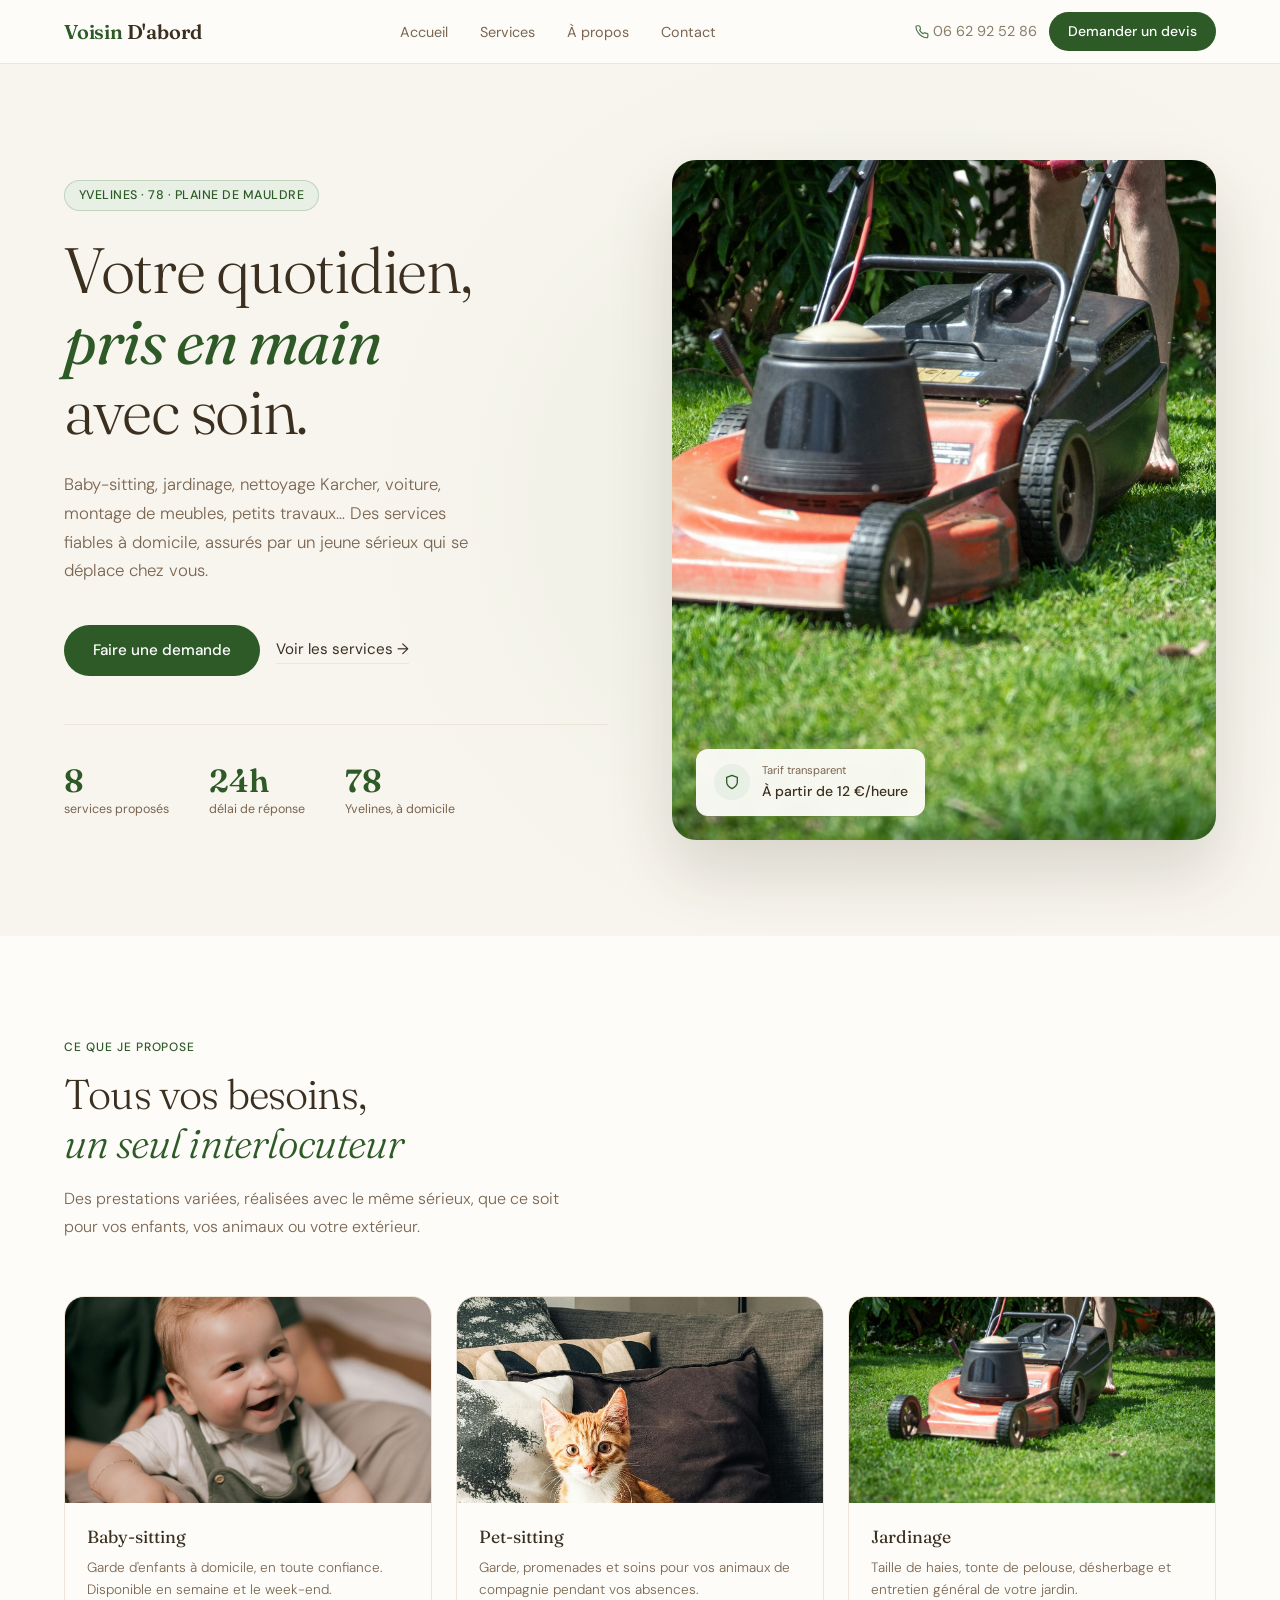
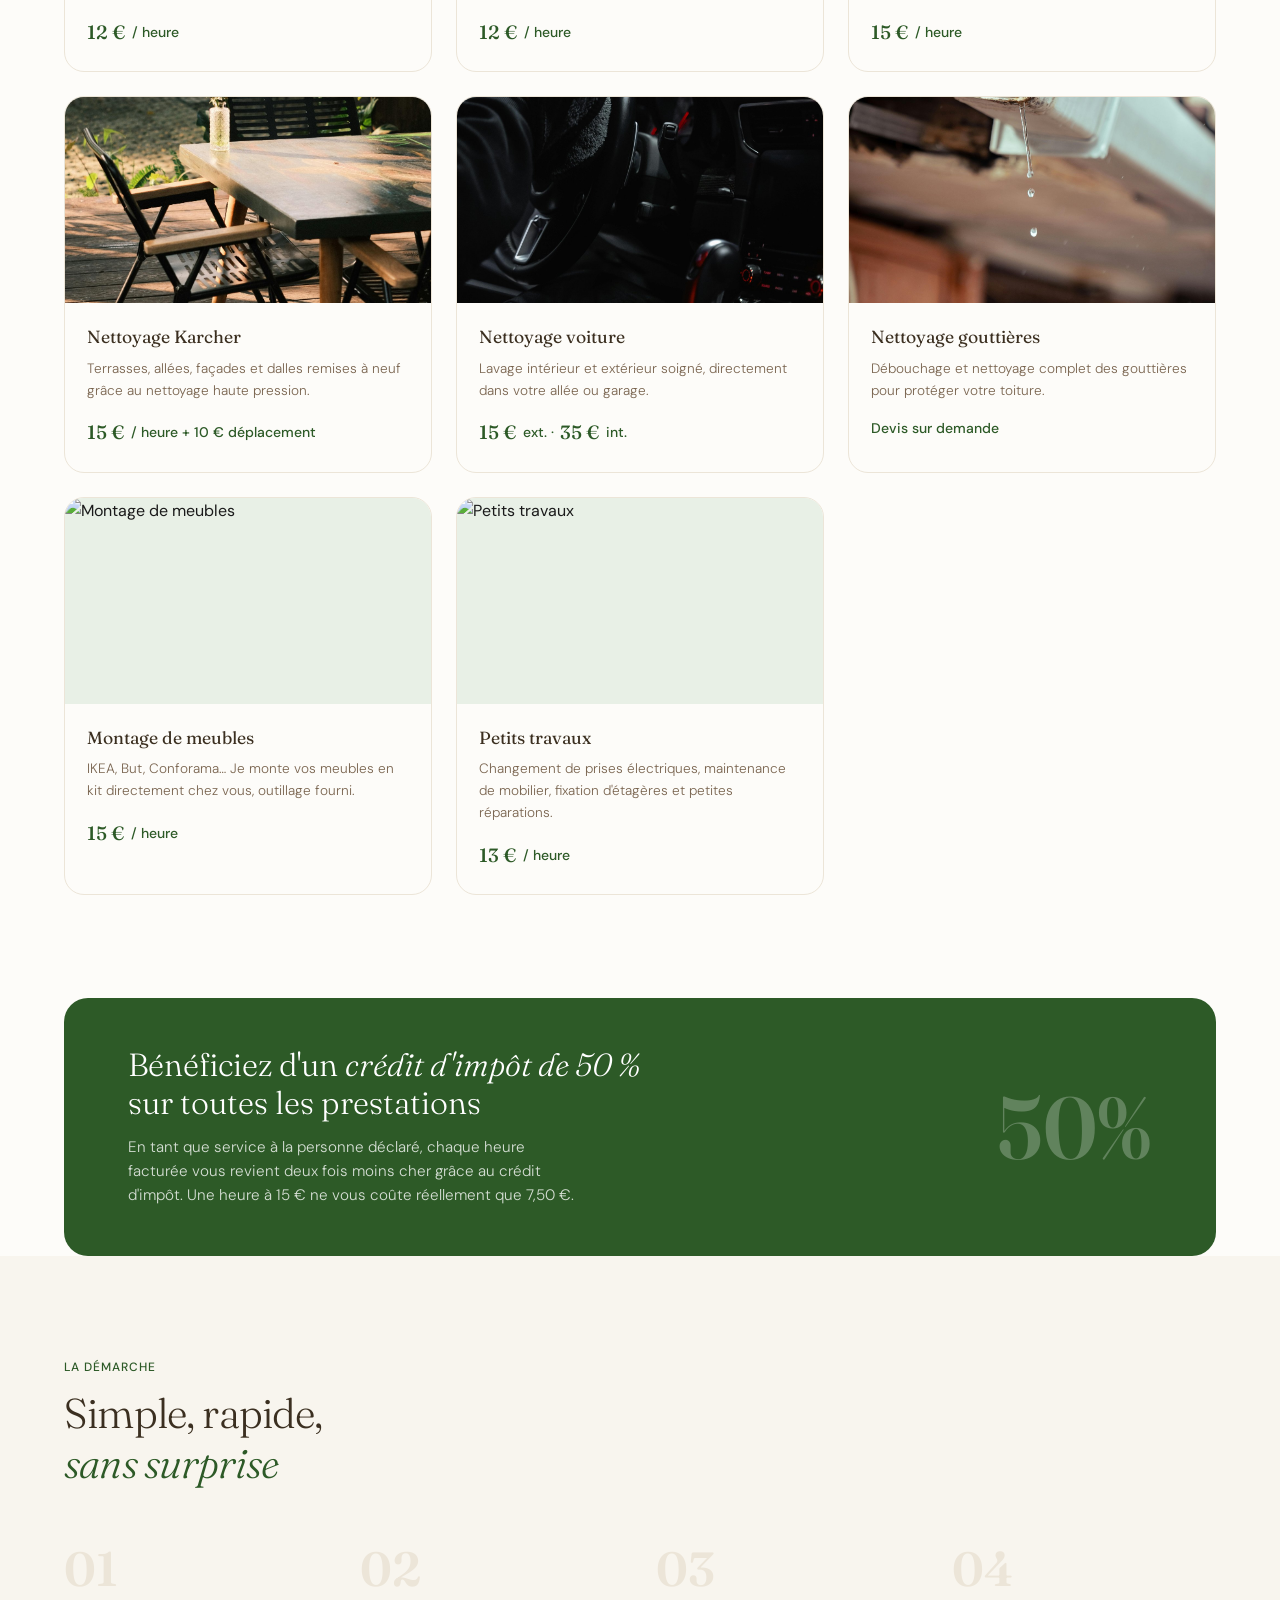
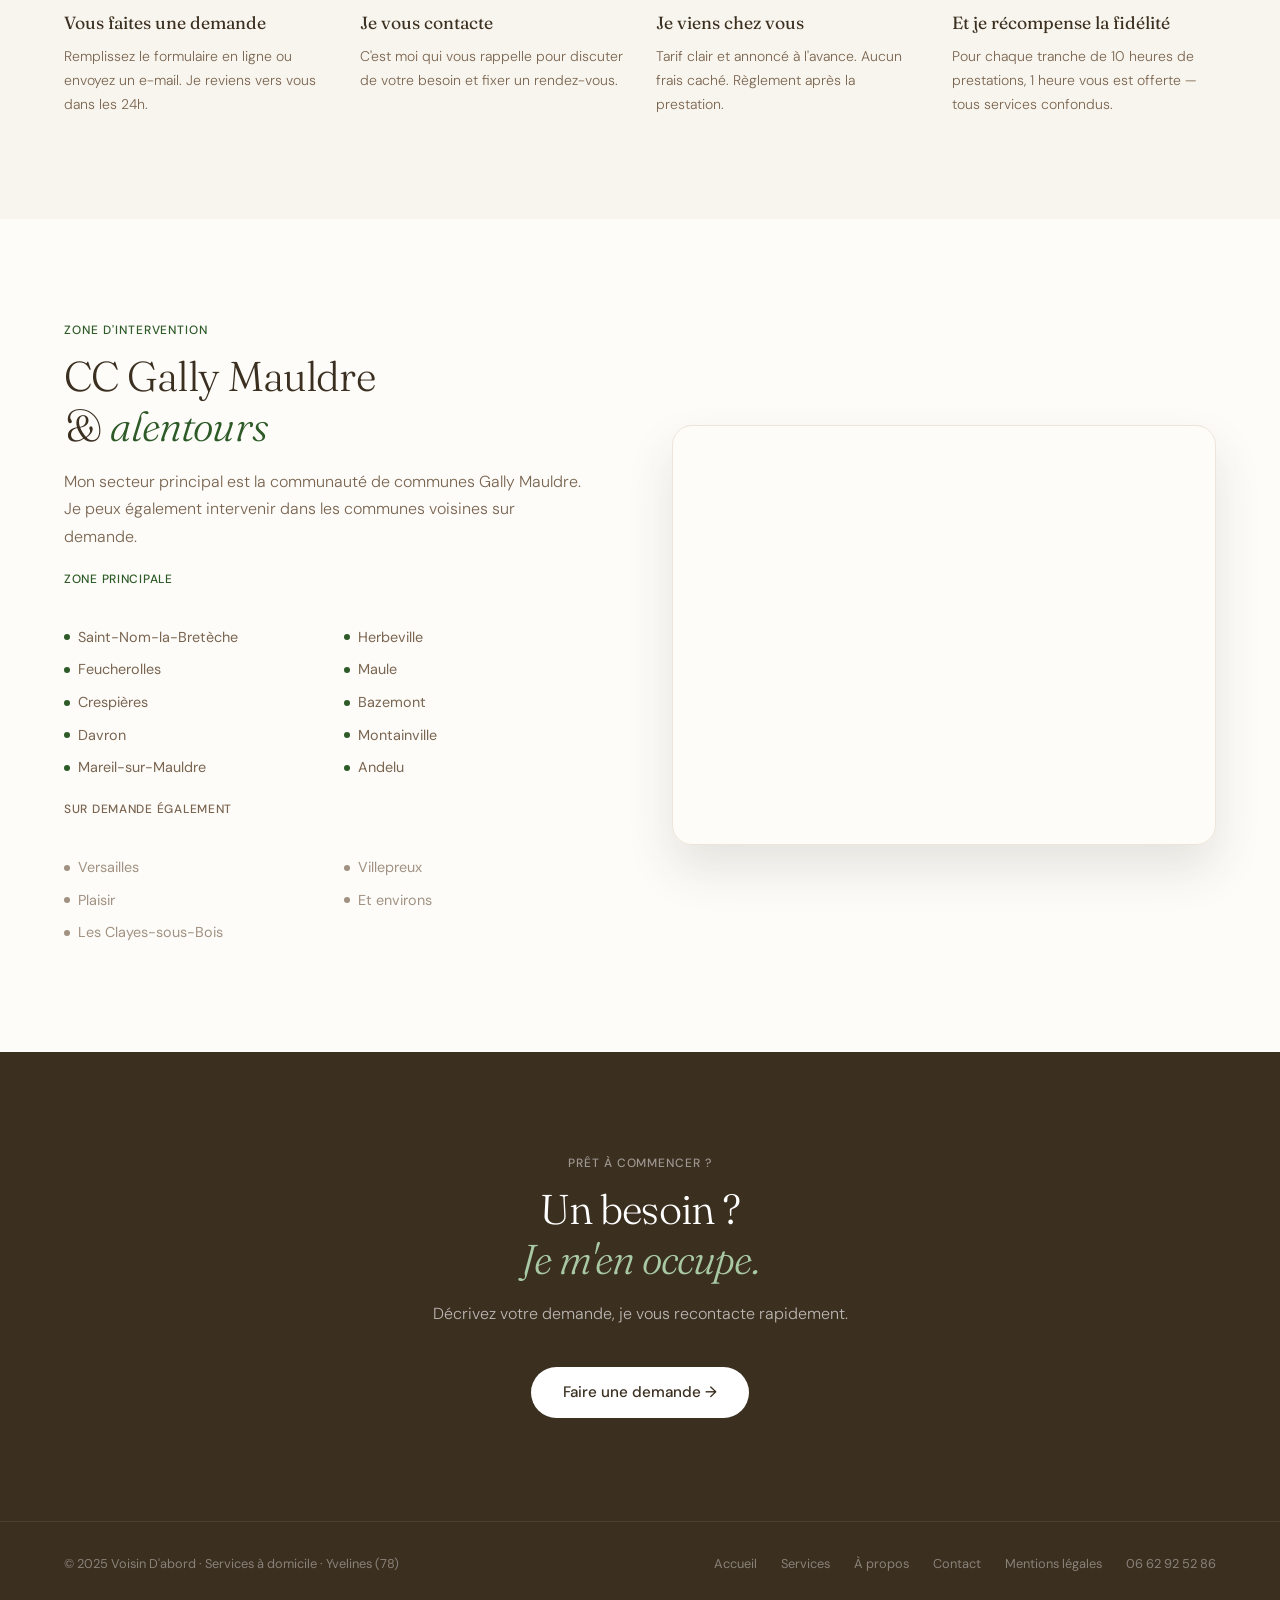
==== index.html @ 7af6ff0e "Add files via upload" ====
<!DOCTYPE html>
<html lang="fr">
<head>
  <meta charset="UTF-8" />
  <meta name="viewport" content="width=device-width, initial-scale=1.0" />
  <title>Services à domicile Yvelines (78) — Voisin D'abord</title>
  <meta name="description" content="Baby-sitting, jardinage, nettoyage Karcher et voiture à domicile dans les Yvelines. Déclaré SAP — crédit d'impôt 50%. Secteur Gally Mauldre, Saint-Nom-la-Bretèche, Feucherolles." />
  <meta name="keywords" content="services à domicile Yvelines, baby-sitting Saint-Nom-la-Bretèche, jardinage Feucherolles, nettoyage Karcher 78, Gally Mauldre" />
  <script>if(location.hostname==='voisindabord.fr')location.replace('https://www.voisindabord.fr'+location.pathname+location.search);</script>
  <link rel="canonical" href="https://www.voisindabord.fr/" />
  <meta property="og:type" content="website" />
  <meta property="og:site_name" content="Voisin D'abord" />
  <meta property="og:locale" content="fr_FR" />
  <meta property="og:url" content="https://www.voisindabord.fr/" />
  <meta property="og:title" content="Services à domicile Yvelines — Voisin D'abord" />
  <meta property="og:description" content="Baby-sitting, jardinage, nettoyage Karcher et voiture à domicile dans les Yvelines. Déclaré SAP — crédit d'impôt 50%." />
  <meta property="og:image" content="https://www.voisindabord.fr/img-jardinage.jpg" />
  <link rel="preconnect" href="https://fonts.googleapis.com" />
  <link rel="preconnect" href="https://fonts.gstatic.com" crossorigin />
  <link href="https://fonts.googleapis.com/css2?family=Fraunces:ital,wght@0,300;0,400;0,600;1,300;1,400&family=DM+Sans:wght@300;400;500&display=swap" rel="stylesheet" />
  <style>
    *, *::before, *::after { box-sizing: border-box; margin: 0; padding: 0; }

    :root {
      --vert:     #2d5a27;
      --vert-clair: #4a8c3f;
      --vert-pale: #e8f0e6;
      --creme:    #f8f5ee;
      --brun:     #3b2f20;
      --brun-mid: #7a6550;
      --brun-pale: #ece5d8;
      --blanc:    #fdfcf9;
      --noir:     #1a1a1a;
      --r: 0.5rem;
    }

    html { scroll-behavior: smooth; }

    body {
      font-family: 'DM Sans', sans-serif;
      background: var(--blanc);
      color: var(--noir);
      font-size: 16px;
      line-height: 1.6;
    }

    /* NAV */
    nav {
      position: sticky; top: 0; z-index: 100;
      background: var(--blanc);
      border-bottom: 1px solid var(--brun-pale);
      padding: 0 clamp(1.5rem, 5vw, 4rem);
      display: flex; align-items: center; justify-content: space-between;
      height: 64px;
    }
    .nav-logo {
      font-family: 'Fraunces', serif;
      font-size: 1.25rem; font-weight: 600;
      color: var(--vert); text-decoration: none;
      letter-spacing: -0.01em;
    }
    .nav-logo span { color: var(--brun); }
    .nav-logo-img { height: 32px; width: auto; display: block; }
    .nav-links { display: flex; gap: 2rem; list-style: none; flex: 1; justify-content: center; }
    .nav-links a {
      text-decoration: none; color: var(--brun-mid);
      font-size: 0.9rem; font-weight: 400;
      transition: color 0.2s;
    }
    .nav-links a:hover { color: var(--vert); }
    .nav-cta {
      background: var(--vert); color: #fff;
      padding: 0.5rem 1.2rem; border-radius: 100px;
      text-decoration: none; font-size: 0.875rem; font-weight: 500;
      transition: background 0.2s, transform 0.15s;
    }
    .nav-cta:hover { background: var(--vert-clair); transform: translateY(-1px); }
    .nav-tel { color: var(--brun-mid); text-decoration: none; font-size: 0.9rem; opacity: 0.85; white-space: nowrap; flex-shrink: 0; }
    .nav-tel:hover { opacity: 1; color: var(--vert); }
    .nav-tel-mobile { display: none; }
    .nav-tel-desktop { display: inline; }

    /* NAV BURGER */
    .nav-right { display: flex; align-items: center; gap: 0.75rem; }
    .nav-burger {
      display: none;
      background: none; border: none; cursor: pointer;
      padding: 6px; flex-direction: column; gap: 5px;
      border-radius: var(--r);
    }
    .nav-burger span {
      display: block; width: 22px; height: 2px;
      background: var(--vert); border-radius: 2px;
      transition: transform 0.25s, opacity 0.2s, transform 0.25s;
    }
    .nav-burger.open span:nth-child(1) { transform: translateY(7px) rotate(45deg); }
    .nav-burger.open span:nth-child(2) { opacity: 0; transform: scaleX(0); }
    .nav-burger.open span:nth-child(3) { transform: translateY(-7px) rotate(-45deg); }

    /* HERO */
    .hero {
      min-height: 88vh;
      display: grid; grid-template-columns: 1fr 1fr;
      align-items: center;
      padding: clamp(3rem, 8vw, 6rem) clamp(1.5rem, 5vw, 4rem);
      gap: 4rem;
      background: var(--creme);
      position: relative; overflow: hidden;
    }
    .hero::before {
      content: '';
      position: absolute; inset: 0;
      background: radial-gradient(ellipse 60% 80% at 70% 50%, rgba(74,140,63,0.08) 0%, transparent 70%);
      pointer-events: none;
    }
    .hero-text { position: relative; }
    .hero-badge {
      display: inline-block;
      background: var(--vert-pale); color: var(--vert);
      border: 1px solid rgba(45,90,39,0.2);
      padding: 0.3rem 0.85rem; border-radius: 100px;
      font-size: 0.78rem; font-weight: 500; letter-spacing: 0.04em;
      text-transform: uppercase; margin-bottom: 1.5rem;
    }
    .hero h1 {
      font-family: 'Fraunces', serif;
      font-size: clamp(2.5rem, 5.5vw, 4rem);
      font-weight: 300; line-height: 1.1;
      color: var(--brun); margin-bottom: 1.5rem;
      letter-spacing: -0.02em;
    }
    .hero h1 em {
      font-style: italic; color: var(--vert);
      font-weight: 400;
    }
    .hero-sub {
      font-size: 1.05rem; color: var(--brun-mid);
      max-width: 420px; margin-bottom: 2.5rem;
      line-height: 1.7; font-weight: 300;
    }
    .hero-actions { display: flex; gap: 1rem; flex-wrap: wrap; align-items: center; }
    .btn-primary {
      background: var(--vert); color: #fff;
      padding: 0.85rem 1.8rem; border-radius: 100px;
      text-decoration: none; font-size: 0.95rem; font-weight: 500;
      transition: all 0.2s; display: inline-block;
    }
    .btn-primary:hover { background: var(--vert-clair); transform: translateY(-2px); box-shadow: 0 8px 24px rgba(45,90,39,0.25); }
    .btn-ghost {
      color: var(--brun); text-decoration: none;
      font-size: 0.95rem; font-weight: 400;
      display: inline-flex; align-items: center; gap: 0.4rem;
      border-bottom: 1px solid var(--brun-pale);
      padding-bottom: 2px; transition: color 0.2s;
    }
    .btn-ghost:hover { color: var(--vert); }

    .hero-stats {
      display: flex; gap: 2.5rem; margin-top: 3rem;
      padding-top: 2.5rem; border-top: 1px solid var(--brun-pale);
    }
    .stat-num {
      font-family: 'Fraunces', serif;
      font-size: 2rem; font-weight: 600; color: var(--vert);
      line-height: 1;
    }
    .stat-label { font-size: 0.78rem; color: var(--brun-mid); margin-top: 0.2rem; }

    .hero-image {
      position: relative; border-radius: 1.5rem;
      overflow: hidden; aspect-ratio: 4/5;
      box-shadow: 0 32px 64px rgba(59,47,32,0.15);
    }
    .hero-image img {
      width: 100%; height: 100%; object-fit: cover;
      transition: transform 0.6s ease;
    }
    .hero-image:hover img { transform: scale(1.03); }
    .hero-image-badge {
      position: absolute; bottom: 1.5rem; left: 1.5rem;
      background: rgba(253,252,249,0.95); backdrop-filter: blur(8px);
      border-radius: 0.75rem; padding: 0.85rem 1.1rem;
      box-shadow: 0 4px 16px rgba(0,0,0,0.1);
      display: flex; align-items: center; gap: 0.75rem;
    }
    .badge-icon {
      width: 36px; height: 36px; border-radius: 50%;
      background: var(--vert-pale); display: flex; align-items: center; justify-content: center;
    }
    .badge-icon svg { width: 16px; height: 16px; stroke: var(--vert); }
    .badge-text-top { font-size: 0.7rem; color: var(--brun-mid); }
    .badge-text-main { font-size: 0.875rem; font-weight: 500; color: var(--brun); }

    /* SERVICES */
    section { padding: clamp(4rem, 8vw, 7rem) clamp(1.5rem, 5vw, 4rem); }

    .section-tag {
      font-size: 0.75rem; font-weight: 500; letter-spacing: 0.08em;
      text-transform: uppercase; color: var(--vert);
      margin-bottom: 0.75rem;
    }
    .section-title {
      font-family: 'Fraunces', serif;
      font-size: clamp(1.8rem, 3.5vw, 2.6rem);
      font-weight: 300; color: var(--brun);
      line-height: 1.2; letter-spacing: -0.02em;
      margin-bottom: 1rem;
    }
    .section-title em { font-style: italic; color: var(--vert); }
    .section-sub {
      color: var(--brun-mid); font-size: 1rem;
      max-width: 520px; font-weight: 300; line-height: 1.7;
    }

    .services-header { margin-bottom: 3.5rem; }

    .services-grid {
      display: grid;
      grid-template-columns: repeat(auto-fit, minmax(280px, 1fr));
      gap: 1.5rem;
    }

    .service-card {
      background: var(--blanc);
      border: 1px solid var(--brun-pale);
      border-radius: 1.25rem;
      overflow: hidden;
      transition: transform 0.25s, box-shadow 0.25s;
      text-decoration: none; color: inherit;
      display: block;
    }
    .service-card:hover {
      transform: translateY(-4px);
      box-shadow: 0 16px 40px rgba(59,47,32,0.1);
    }
    .service-img {
      aspect-ratio: 16/9; overflow: hidden;
      background: var(--vert-pale);
    }
    .service-img img { width: 100%; height: 100%; object-fit: cover; transition: transform 0.4s; }
    .service-card:hover .service-img img { transform: scale(1.05); }
    .service-body { padding: 1.25rem 1.4rem 1.5rem; }
    .service-name {
      font-family: 'Fraunces', serif;
      font-size: 1.1rem; font-weight: 400; color: var(--brun);
      margin-bottom: 0.4rem;
    }
    .service-desc { font-size: 0.85rem; color: var(--brun-mid); font-weight: 300; line-height: 1.6; margin-bottom: 1rem; }
    .service-price {
      font-size: 0.875rem; font-weight: 500; color: var(--vert);
      display: flex; align-items: center; gap: 0.4rem;
    }
    .service-price-num { font-family: 'Fraunces', serif; font-size: 1.2rem; }

    /* CREDIT IMPOT BANNER */
    .banner-credit {
      background: var(--vert);
      border-radius: 1.5rem;
      padding: clamp(2rem, 4vw, 3rem) clamp(2rem, 5vw, 4rem);
      display: flex; align-items: center; justify-content: space-between;
      gap: 2rem; flex-wrap: wrap;
      margin: 0 clamp(1.5rem, 5vw, 4rem);
    }
    .banner-credit-text h3 {
      font-family: 'Fraunces', serif;
      font-size: clamp(1.4rem, 3vw, 2rem);
      font-weight: 300; color: #fff; line-height: 1.2;
      margin-bottom: 0.75rem;
    }
    .banner-credit-text h3 em { font-style: italic; }
    .banner-credit-text p { color: rgba(255,255,255,0.8); font-size: 0.95rem; font-weight: 300; max-width: 460px; }
    .banner-big-num {
      font-family: 'Fraunces', serif;
      font-size: clamp(3.5rem, 8vw, 5.5rem);
      font-weight: 600; color: rgba(255,255,255,0.25);
      line-height: 1; white-space: nowrap;
      flex-shrink: 0;
    }

    /* HOW IT WORKS */
    .how-bg { background: var(--creme); }
    .steps-grid {
      display: grid; grid-template-columns: repeat(auto-fit, minmax(220px, 1fr));
      gap: 2rem; margin-top: 3.5rem;
    }
    .step { position: relative; }
    .step-num {
      font-family: 'Fraunces', serif;
      font-size: 3rem; font-weight: 600;
      color: var(--brun-pale); line-height: 1;
      margin-bottom: 1rem;
    }
    .step h4 {
      font-family: 'Fraunces', serif;
      font-size: 1.1rem; font-weight: 400; color: var(--brun);
      margin-bottom: 0.5rem;
    }
    .step p { font-size: 0.875rem; color: var(--brun-mid); font-weight: 300; line-height: 1.7; }

    /* ZONE */
    .zone-grid { display: grid; grid-template-columns: 1fr 1fr; gap: 4rem; align-items: center; }
    .zone-list {
      columns: 2; gap: 1rem; margin-top: 2rem;
      list-style: none;
    }
    .zone-list li {
      font-size: 0.9rem; color: var(--brun-mid);
      padding: 0.3rem 0; display: flex; align-items: center; gap: 0.5rem;
      break-inside: avoid;
    }
    .zone-list li::before {
      content: ''; width: 6px; height: 6px; border-radius: 50%;
      background: var(--vert); flex-shrink: 0;
    }
    .zone-label-main {
      font-size: 0.75rem; font-weight: 500; letter-spacing: 0.06em;
      text-transform: uppercase; color: var(--vert);
      margin: 1.25rem 0 0.5rem;
    }
    .zone-label-second {
      font-size: 0.75rem; font-weight: 500; letter-spacing: 0.06em;
      text-transform: uppercase; color: var(--brun-mid);
      margin: 1rem 0 0.5rem;
    }
    .zone-list-second li { opacity: 0.7; }
    .zone-list-second li::before { background: var(--brun-mid); }
    .zone-map {
      border-radius: 1.25rem; overflow: hidden;
      height: 420px;
      box-shadow: 0 24px 48px rgba(59,47,32,0.12);
      border: 1px solid var(--brun-pale);
    }

    /* CTA FINAL */
    .cta-final {
      text-align: center;
      padding: clamp(4rem, 8vw, 7rem) clamp(1.5rem, 5vw, 4rem);
      background: var(--brun);
    }
    .cta-final .section-tag { color: rgba(255,255,255,0.5); }
    .cta-final .section-title { color: #fff; max-width: 560px; margin: 0 auto 1rem; }
    .cta-final .section-title em { color: #a8c9a3; }
    .cta-final p { color: rgba(255,255,255,0.65); margin-bottom: 2.5rem; font-weight: 300; }
    .btn-light {
      background: #fff; color: var(--brun);
      padding: 0.85rem 2rem; border-radius: 100px;
      text-decoration: none; font-size: 0.95rem; font-weight: 500;
      transition: all 0.2s; display: inline-block;
    }
    .btn-light:hover { background: var(--creme); transform: translateY(-2px); box-shadow: 0 8px 24px rgba(0,0,0,0.2); }

    /* FOOTER */
    footer {
      background: var(--brun);
      border-top: 1px solid rgba(255,255,255,0.08);
      padding: 2rem clamp(1.5rem, 5vw, 4rem);
      display: flex; align-items: center; justify-content: space-between;
      flex-wrap: wrap; gap: 1rem;
    }
    footer p { color: rgba(255,255,255,0.4); font-size: 0.8rem; }
    .footer-links { display: flex; gap: 1.5rem; }
    .footer-links a { color: rgba(255,255,255,0.4); text-decoration: none; font-size: 0.8rem; transition: color 0.2s; }
    .footer-links a:hover { color: rgba(255,255,255,0.8); }

    /* MOBILE */
    @media (max-width: 768px) {
      .hero { grid-template-columns: 1fr; gap: 2.5rem; min-height: auto; padding-top: 3rem; }
      .hero-image { max-height: 320px; aspect-ratio: 3/2; }
      .zone-grid { grid-template-columns: 1fr; gap: 2.5rem; }
      .hero-stats { gap: 1.5rem; }
      .banner-big-num { display: none; }

      /* NAV mobile */
      .nav-logo { white-space: nowrap; line-height: 1.2; }
      .nav-right { display: flex; align-items: center; gap: 0.5rem; }
      .nav-tel-desktop { display: none; }
      .nav-tel-mobile { display: flex; align-items: center; justify-content: center; }
      .nav-tel {
        width: 36px; height: 36px;
        background: var(--vert-pale);
        border-radius: 50%;
        display: flex; align-items: center; justify-content: center;
        padding: 0; opacity: 1; color: var(--vert);
      }
      .nav-tel svg { stroke: var(--vert); }
      .nav-cta { display: none; }
      .nav-burger { display: flex; }

      /* FOOTER mobile */
      footer {
        flex-direction: column;
        align-items: flex-start;
        gap: 1.5rem;
        padding: 2rem 1.5rem;
      }
      .footer-links {
        flex-direction: column;
        gap: 0;
        width: 100%;
      }
      .footer-links a {
        padding: 0.6rem 0;
        border-bottom: 1px solid rgba(255,255,255,0.06);
        font-size: 0.9rem;
      }
      .footer-links a:last-child {
        border-bottom: none;
        color: rgba(255,255,255,0.7);
        font-weight: 500;
        padding-top: 1rem;
        margin-top: 0.25rem;
      }
    
      .nav-links { display: none !important; position: absolute; top: 64px; left: 0; right: 0; transform: none; flex-direction: column; gap: 0; background: var(--blanc); border-bottom: 1px solid var(--brun-pale); box-shadow: 0 8px 24px rgba(59,47,32,0.08); z-index: 99; }
      .nav-links.open { display: flex !important; }
      .nav-tel-desktop { display: none; }
      .nav-tel-mobile { display: flex; align-items: center; justify-content: center; }
      .nav-tel { width: 36px !important; height: 36px !important; background: var(--vert-pale); border-radius: 50%; display: flex !important; align-items: center; justify-content: center; padding: 0; opacity: 1; flex-shrink: 0; }
      .nav-tel svg { stroke: var(--vert); }
      .nav-cta { display: none !important; }
      .nav-burger { display: flex !important; }
    }
  </style>
  <link rel="apple-touch-icon" sizes="180x180" href="apple-touch-icon.png">
  <link rel="icon" type="image/png" sizes="32x32" href="favicon-32x32.png">
  <link rel="icon" type="image/png" sizes="16x16" href="favicon-16x16.png">
  <link rel="icon" href="favicon.ico">
  <link rel="manifest" href="site.webmanifest">
</head>
<body>

<!-- NAV -->
<nav>
  <a href="index.html" class="nav-logo">Voisin <span>D'abord</span></a>
  <ul class="nav-links" id="navLinks">
    <li><a href="index.html" class="active">Accueil</a></li>
    <li><a href="services.html">Services</a></li>
    <li><a href="a-propos.html">À propos</a></li>
    <li><a href="contact.html">Contact</a></li>
  </ul>
  <div class="nav-right">
    <a href="tel:+33662925286" class="nav-tel" aria-label="Appeler">
      <span class="nav-tel-desktop"><svg viewBox="0 0 24 24" fill="none" stroke="#2d5a27" stroke-width="2" stroke-linecap="round" stroke-linejoin="round" width="14" height="14" style="vertical-align:middle;margin-right:4px;"><path d="M22 16.92v3a2 2 0 0 1-2.18 2 19.79 19.79 0 0 1-8.63-3.07A19.5 19.5 0 0 1 4.69 12a19.79 19.79 0 0 1-3.07-8.67A2 2 0 0 1 3.6 1.27h3a2 2 0 0 1 2 1.72c.127.96.361 1.903.7 2.81a2 2 0 0 1-.45 2.11L7.91 8.91a16 16 0 0 0 6 6l.91-.91a2 2 0 0 1 2.11-.45c.907.339 1.85.573 2.81.7A2 2 0 0 1 22 16.92z"/></svg>06 62 92 52 86</span>
      <span class="nav-tel-mobile"><svg viewBox="0 0 24 24" fill="none" stroke="currentColor" stroke-width="2" stroke-linecap="round" stroke-linejoin="round" width="18" height="18"><path d="M22 16.92v3a2 2 0 0 1-2.18 2 19.79 19.79 0 0 1-8.63-3.07A19.5 19.5 0 0 1 4.69 12a19.79 19.79 0 0 1-3.07-8.67A2 2 0 0 1 3.6 1.27h3a2 2 0 0 1 2 1.72c.127.96.361 1.903.7 2.81a2 2 0 0 1-.45 2.11L7.91 8.91a16 16 0 0 0 6 6l.91-.91a2 2 0 0 1 2.11-.45c.907.339 1.85.573 2.81.7A2 2 0 0 1 22 16.92z"/></svg></span>
    </a>
    <a href="contact.html" class="nav-cta">Demander un devis</a>
    <button class="nav-burger" id="navBurger" aria-label="Ouvrir le menu" aria-expanded="false">
      <span></span><span></span><span></span>
    </button>
  </div>
</nav>

<!-- HERO -->
<section class="hero">
  <div class="hero-text">
    <span class="hero-badge">Yvelines · 78 · Plaine de Mauldre</span>
    <h1>Votre quotidien,<br><em>pris en main</em><br>avec soin.</h1>
    <p class="hero-sub">Baby-sitting, jardinage, nettoyage Karcher, voiture, montage de meubles, petits travaux… Des services fiables à domicile, assurés par un jeune sérieux qui se déplace chez vous.</p>
    <div class="hero-actions">
      <a href="contact.html" class="btn-primary">Faire une demande</a>
      <a href="services.html" class="btn-ghost">Voir les services &rarr;</a>
    </div>
    <div class="hero-stats">
      <div>
        <div class="stat-num">8</div>
        <div class="stat-label">services proposés</div>
      </div>
      <div>
        <div class="stat-num">24h</div>
        <div class="stat-label">délai de réponse</div>
      </div>
      <div>
        <div class="stat-num">78</div>
        <div class="stat-label">Yvelines, à domicile</div>
      </div>
    </div>
  </div>
  <div class="hero-image">
    <img src="img-jardinage.jpg" alt="Jardin soigné dans les Yvelines" loading="eager" />
    <div class="hero-image-badge">
      <div class="badge-icon">
        <svg viewBox="0 0 24 24" fill="none" stroke-width="2" stroke-linecap="round" stroke-linejoin="round"><path d="M12 22s8-4 8-10V5l-8-3-8 3v7c0 6 8 10 8 10z"/></svg>
      </div>
      <div>
        <div class="badge-text-top">Tarif transparent</div>
        <div class="badge-text-main">À partir de 12 €/heure</div>
      </div>
    </div>
  </div>
</section>

<!-- SERVICES -->
<section>
  <div class="services-header">
    <div class="section-tag">Ce que je propose</div>
    <h2 class="section-title">Tous vos besoins,<br><em>un seul interlocuteur</em></h2>
    <p class="section-sub">Des prestations variées, réalisées avec le même sérieux, que ce soit pour vos enfants, vos animaux ou votre extérieur.</p>
  </div>
  <div class="services-grid">
    <a href="services.html#baby" class="service-card">
      <div class="service-img">
        <img src="img-babysitting.jpg" alt="Baby-sitting" loading="lazy" />
      </div>
      <div class="service-body">
        <div class="service-name">Baby-sitting</div>
        <div class="service-desc">Garde d'enfants à domicile, en toute confiance. Disponible en semaine et le week-end.</div>
        <div class="service-price"><span class="service-price-num">12 €</span> / heure</div>
      </div>
    </a>
    <a href="services.html#pet" class="service-card">
      <div class="service-img">
        <img src="img-petsitting.jpg" alt="Pet-sitting" loading="lazy" />
      </div>
      <div class="service-body">
        <div class="service-name">Pet-sitting</div>
        <div class="service-desc">Garde, promenades et soins pour vos animaux de compagnie pendant vos absences.</div>
        <div class="service-price"><span class="service-price-num">12 €</span> / heure</div>
      </div>
    </a>
    <a href="services.html#jardin" class="service-card">
      <div class="service-img">
        <img src="img-jardinage.jpg" alt="Jardinage" loading="lazy" />
      </div>
      <div class="service-body">
        <div class="service-name">Jardinage</div>
        <div class="service-desc">Taille de haies, tonte de pelouse, désherbage et entretien général de votre jardin.</div>
        <div class="service-price"><span class="service-price-num">15 €</span> / heure</div>
      </div>
    </a>
    <a href="services.html#karcher" class="service-card">
      <div class="service-img">
        <img src="img-karcher.jpg" alt="Nettoyage Karcher" loading="lazy" />
      </div>
      <div class="service-body">
        <div class="service-name">Nettoyage Karcher</div>
        <div class="service-desc">Terrasses, allées, façades et dalles remises à neuf grâce au nettoyage haute pression.</div>
        <div class="service-price"><span class="service-price-num">15 €</span> / heure + 10 € déplacement</div>
      </div>
    </a>
    <a href="services.html#voiture" class="service-card">
      <div class="service-img">
        <img src="img-voiture.jpg" alt="Nettoyage voiture" loading="lazy" />
      </div>
      <div class="service-body">
        <div class="service-name">Nettoyage voiture</div>
        <div class="service-desc">Lavage intérieur et extérieur soigné, directement dans votre allée ou garage.</div>
        <div class="service-price"><span class="service-price-num">15 €</span> ext. · <span class="service-price-num">35 €</span> int.</div>
      </div>
    </a>
    <a href="services.html#gouttieres" class="service-card">
      <div class="service-img">
        <img src="img-gouttieres.jpg" alt="Nettoyage gouttières" loading="lazy" />
      </div>
      <div class="service-body">
        <div class="service-name">Nettoyage gouttières</div>
        <div class="service-desc">Débouchage et nettoyage complet des gouttières pour protéger votre toiture.</div>
        <div class="service-price">Devis sur demande</div>
      </div>
    </a>
    <a href="services.html#meubles" class="service-card">
      <div class="service-img">
        <img src="https://images.unsplash.com/photo-1555041469-a586c61ea9bc?w=600&q=75" alt="Montage de meubles" loading="lazy" />
      </div>
      <div class="service-body">
        <div class="service-name">Montage de meubles</div>
        <div class="service-desc">IKEA, But, Conforama… Je monte vos meubles en kit directement chez vous, outillage fourni.</div>
        <div class="service-price"><span class="service-price-num">15 €</span> / heure</div>
      </div>
    </a>
    <a href="services.html#travaux" class="service-card">
      <div class="service-img">
        <img src="https://images.unsplash.com/photo-1504148455328-c376907d081c?w=600&q=75" alt="Petits travaux" loading="lazy" />
      </div>
      <div class="service-body">
        <div class="service-name">Petits travaux</div>
        <div class="service-desc">Changement de prises électriques, maintenance de mobilier, fixation d'étagères et petites réparations.</div>
        <div class="service-price"><span class="service-price-num">13 €</span> / heure</div>
      </div>
    </a>
  </div>
</section>

<!-- CREDIT IMPOT -->
<div class="banner-credit">
  <div class="banner-credit-text">
    <h3>Bénéficiez d'un <em>crédit d'impôt de 50 %</em><br>sur toutes les prestations</h3>
    <p>En tant que service à la personne déclaré, chaque heure facturée vous revient deux fois moins cher grâce au crédit d'impôt. Une heure à 15 € ne vous coûte réellement que 7,50 €.</p>
  </div>
  <div class="banner-big-num">50%</div>
</div>

<!-- HOW IT WORKS -->
<section class="how-bg">
  <div class="section-tag">La démarche</div>
  <h2 class="section-title">Simple, rapide,<br><em>sans surprise</em></h2>
  <div class="steps-grid">
    <div class="step">
      <div class="step-num">01</div>
      <h4>Vous faites une demande</h4>
      <p>Remplissez le formulaire en ligne ou envoyez un e-mail. Je reviens vers vous dans les 24h.</p>
    </div>
    <div class="step">
      <div class="step-num">02</div>
      <h4>Je vous contacte</h4>
      <p>C'est moi qui vous rappelle pour discuter de votre besoin et fixer un rendez-vous.</p>
    </div>
    <div class="step">
      <div class="step-num">03</div>
      <h4>Je viens chez vous</h4>
      <p>Tarif clair et annoncé à l'avance. Aucun frais caché. Règlement après la prestation.</p>
    </div>
    <div class="step">
      <div class="step-num">04</div>
      <h4>Et je récompense la fidélité</h4>
      <p>Pour chaque tranche de 10 heures de prestations, 1 heure vous est offerte — tous services confondus.</p>
    </div>
  </div>
</section>

<!-- ZONE -->
<section>
  <div class="zone-grid">
    <div>
      <div class="section-tag">Zone d'intervention</div>
      <h2 class="section-title">CC Gally Mauldre<br>& <em>alentours</em></h2>
      <p class="section-sub">Mon secteur principal est la communauté de communes Gally Mauldre. Je peux également intervenir dans les communes voisines sur demande.</p>
      <p class="zone-label-main">Zone principale</p>
      <ul class="zone-list">
        <li>Saint-Nom-la-Bretèche</li>
        <li>Feucherolles</li>
        <li>Crespières</li>
        <li>Davron</li>
        <li>Mareil-sur-Mauldre</li>
        <li>Herbeville</li>
        <li>Maule</li>
        <li>Bazemont</li>
        <li>Montainville</li>
        <li>Andelu</li>
      </ul>
      <p class="zone-label-second">Sur demande également</p>
      <ul class="zone-list zone-list-second">
        <li>Versailles</li>
        <li>Plaisir</li>
        <li>Les Clayes-sous-Bois</li>
        <li>Villepreux</li>
        <li>Et environs</li>
      </ul>
    </div>
    <div class="zone-map" id="map"></div>
  </div>
</section>

<!-- CTA FINAL -->
<section class="cta-final">
  <div class="section-tag">Prêt à commencer ?</div>
  <h2 class="section-title">Un besoin ?<br><em>Je m'en occupe.</em></h2>
  <p>Décrivez votre demande, je vous recontacte rapidement.</p>
  <a href="contact.html" class="btn-light">Faire une demande &rarr;</a>
</section>

<!-- FOOTER -->
<footer>
  <p>© 2025 Voisin D'abord · Services à domicile · Yvelines (78)</p>
  <div class="footer-links">
    <a href="index.html">Accueil</a>
    <a href="services.html">Services</a>
    <a href="a-propos.html">À propos</a>
    <a href="contact.html">Contact</a>
    <a href="mentions-legales.html">Mentions légales</a>
    <a href="tel:+33662925286">06 62 92 52 86</a>
  </div>
</footer>

<link rel="stylesheet" href="https://cdn.jsdelivr.net/npm/leaflet@1.9.4/dist/leaflet.css" />
<script src="https://cdn.jsdelivr.net/npm/leaflet@1.9.4/dist/leaflet.js"></script>
<script>
  var map = L.map('map', {
    center: [48.862, 1.950],
    zoom: 11,
    scrollWheelZoom: false
  });

  L.tileLayer('https://{s}.basemaps.cartocdn.com/light_all/{z}/{x}/{y}{r}.png', {
    attribution: '&copy; <a href="https://www.openstreetmap.org/copyright">OpenStreetMap</a> &copy; <a href="https://carto.com/">CARTO</a>',
    maxZoom: 18
  }).addTo(map);

  /* Contour officiel via API geo.gouv.fr — fonctionne sur GitHub Pages */
  fetch('https://geo.api.gouv.fr/epcis/200034130?fields=contour&format=geojson&geometry=contour')
    .then(function(r) { return r.json(); })
    .then(function(data) {
      L.geoJSON(data, {
        style: { color: '#2d5a27', weight: 2.5, fillColor: '#2d5a27', fillOpacity: 0.12 }
      }).addTo(map).bindPopup('<strong>CC Gally Mauldre</strong><br><span style="font-size:12px;color:#7a6550;">Zone d\'intervention principale</span>');
    })
    .catch(function() {
      L.polygon([
        [48.920,1.843],[48.918,1.880],[48.920,1.905],[48.912,1.930],
        [48.905,1.950],[48.895,1.960],[48.880,1.982],[48.872,2.000],
        [48.878,2.020],[48.872,2.040],[48.862,2.060],[48.850,2.065],
        [48.838,2.055],[48.832,2.038],[48.830,2.010],[48.833,1.988],
        [48.840,1.965],[48.838,1.945],[48.875,1.855],[48.870,1.840],
        [48.868,1.820],[48.878,1.815],[48.895,1.830],[48.910,1.835],[48.920,1.843]
      ], { color:'#2d5a27', weight:2.5, fillColor:'#2d5a27', fillOpacity:0.12 }).addTo(map);
    });

  var iconVert = L.divIcon({
    className: '',
    html: '<div style="width:12px;height:12px;background:#2d5a27;border-radius:50%;border:2.5px solid #fff;box-shadow:0 2px 6px rgba(0,0,0,0.25);"></div>',
    iconSize: [12, 12], iconAnchor: [6, 6]
  });

  var iconGris = L.divIcon({
    className: '',
    html: '<div style="width:10px;height:10px;background:#7a6550;border-radius:50%;border:2px solid #fff;box-shadow:0 1px 4px rgba(0,0,0,0.2);opacity:0.7;"></div>',
    iconSize: [10, 10], iconAnchor: [5, 5]
  });

  var principale = [
    { nom: "Saint-Nom-la-Bretèche", lat: 48.8574, lng: 2.0194 },
    { nom: "Feucherolles",          lat: 48.8728, lng: 1.9742 },
    { nom: "Chavenay",              lat: 48.8361, lng: 1.9978 },
    { nom: "Crespières",            lat: 48.8528, lng: 1.9539 },
    { nom: "Davron",                lat: 48.8561, lng: 1.9853 },
    { nom: "Mareil-sur-Mauldre",    lat: 48.8833, lng: 1.8694 },
    { nom: "Herbeville",            lat: 48.9053, lng: 1.8869 },
    { nom: "Maule",                 lat: 48.9080, lng: 1.8498 },
    { nom: "Bazemont",              lat: 48.9131, lng: 1.8931 },
    { nom: "Montainville",          lat: 48.8831, lng: 1.8639 },
    { nom: "Andelu",                lat: 48.8803, lng: 1.8250 }
  ];

  var secondaire = [
    { nom: "Versailles", lat: 48.8049, lng: 2.1204 },
    { nom: "Plaisir", lat: 48.8197, lng: 1.9533 },
    { nom: "Les Clayes-sous-Bois", lat: 48.8247, lng: 1.9764 },
    { nom: "Villepreux", lat: 48.8314, lng: 2.0000 }
  ];

  principale.forEach(function(c) {
    L.marker([c.lat, c.lng], { icon: iconVert }).addTo(map)
      .bindPopup('<strong>' + c.nom + '</strong><br><span style="font-size:12px;color:#2d5a27;">Zone principale</span>');
  });

  secondaire.forEach(function(c) {
    L.marker([c.lat, c.lng], { icon: iconGris }).addTo(map)
      .bindPopup('<strong>' + c.nom + '</strong><br><span style="font-size:12px;color:#7a6550;">Sur demande</span>');
  });

  map.on('focus', function() { map.scrollWheelZoom.enable(); });
  map.on('blur', function() { map.scrollWheelZoom.disable(); });
</script>
<script>
  (function() {
    var burger = document.getElementById('navBurger');
    var navLinks = document.getElementById('navLinks');
    if (!burger || !navLinks) return;
    burger.addEventListener('click', function() {
      var isOpen = navLinks.classList.toggle('open');
      burger.classList.toggle('open', isOpen);
      burger.setAttribute('aria-expanded', String(isOpen));
      burger.setAttribute('aria-label', isOpen ? 'Fermer le menu' : 'Ouvrir le menu');
    });
    navLinks.querySelectorAll('a').forEach(function(link) {
      link.addEventListener('click', function() {
        navLinks.classList.remove('open');
        burger.classList.remove('open');
        burger.setAttribute('aria-expanded', 'false');
        burger.setAttribute('aria-label', 'Ouvrir le menu');
      });
    });
    document.addEventListener('click', function(e) {
      if (!e.target.closest('nav')) {
        navLinks.classList.remove('open');
        burger.classList.remove('open');
        burger.setAttribute('aria-expanded', 'false');
        burger.setAttribute('aria-label', 'Ouvrir le menu');
      }
    });
  })();
</script>
</body>
</html>
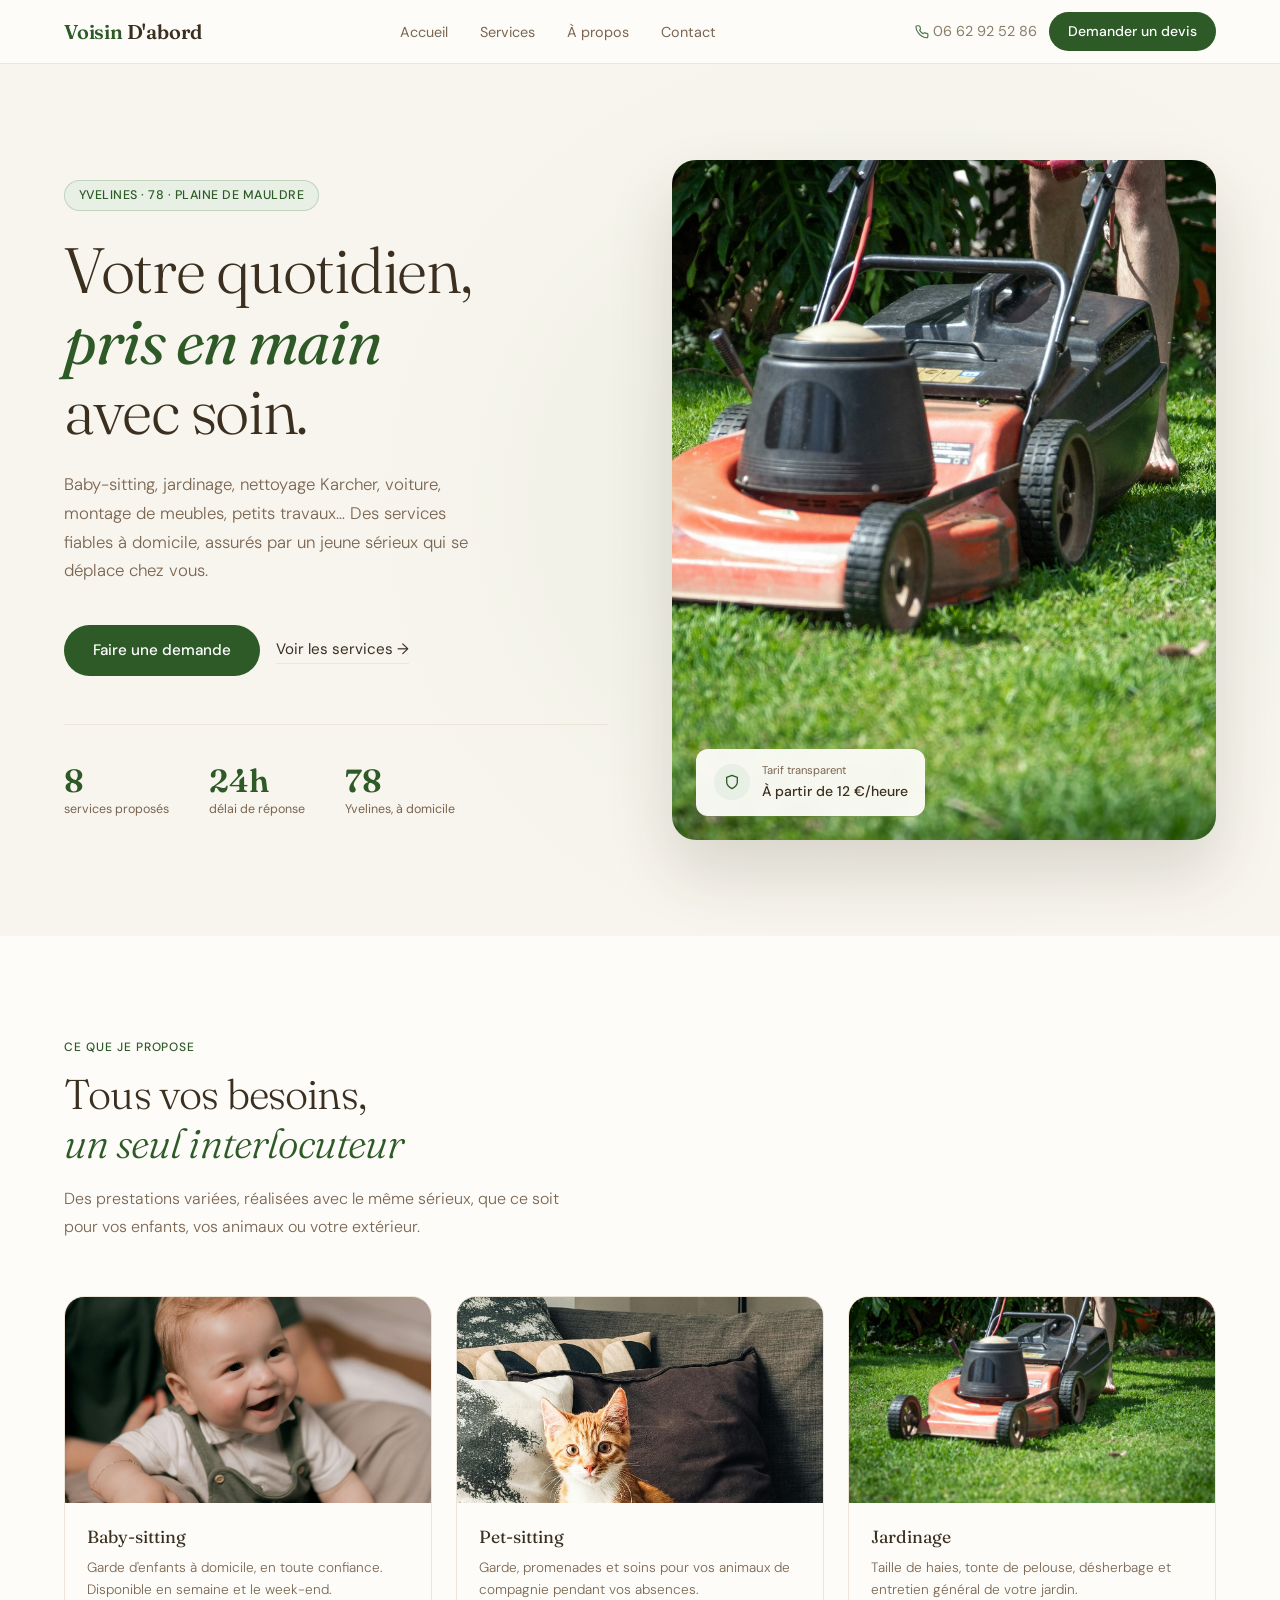
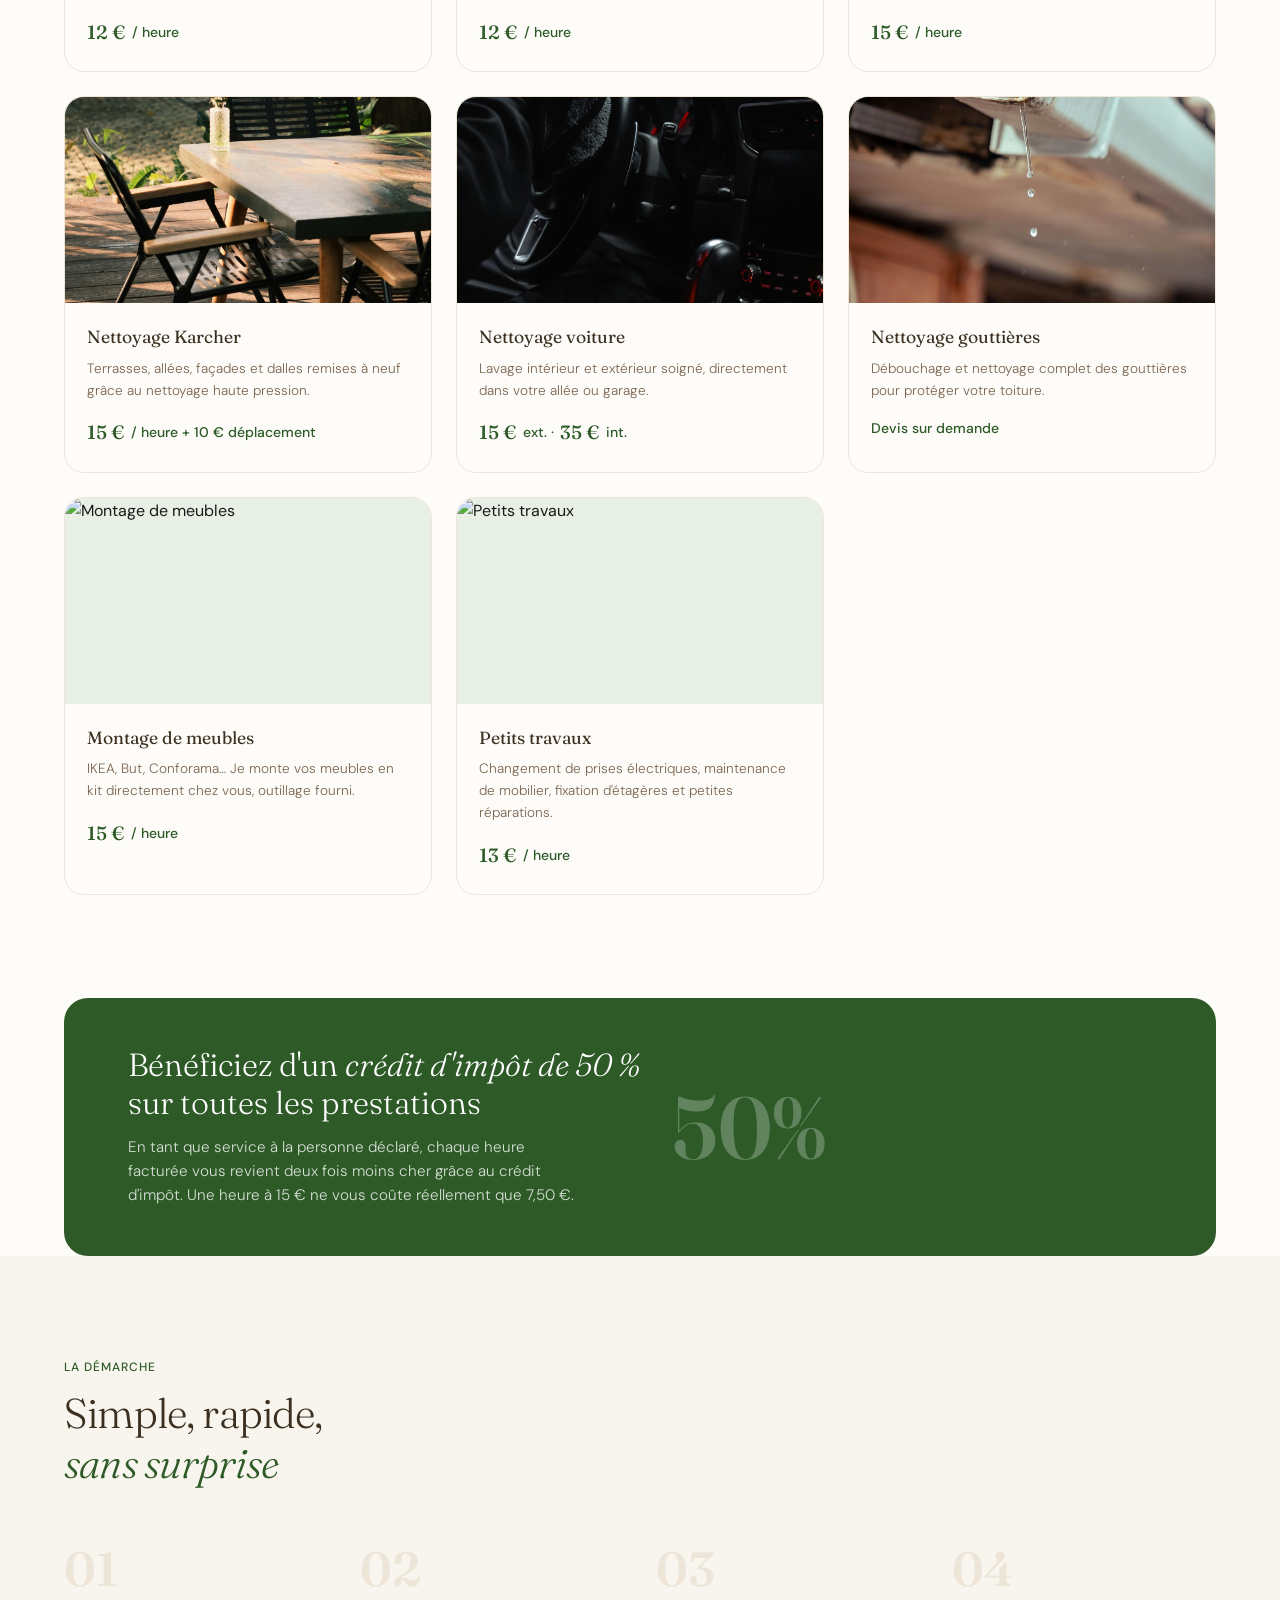
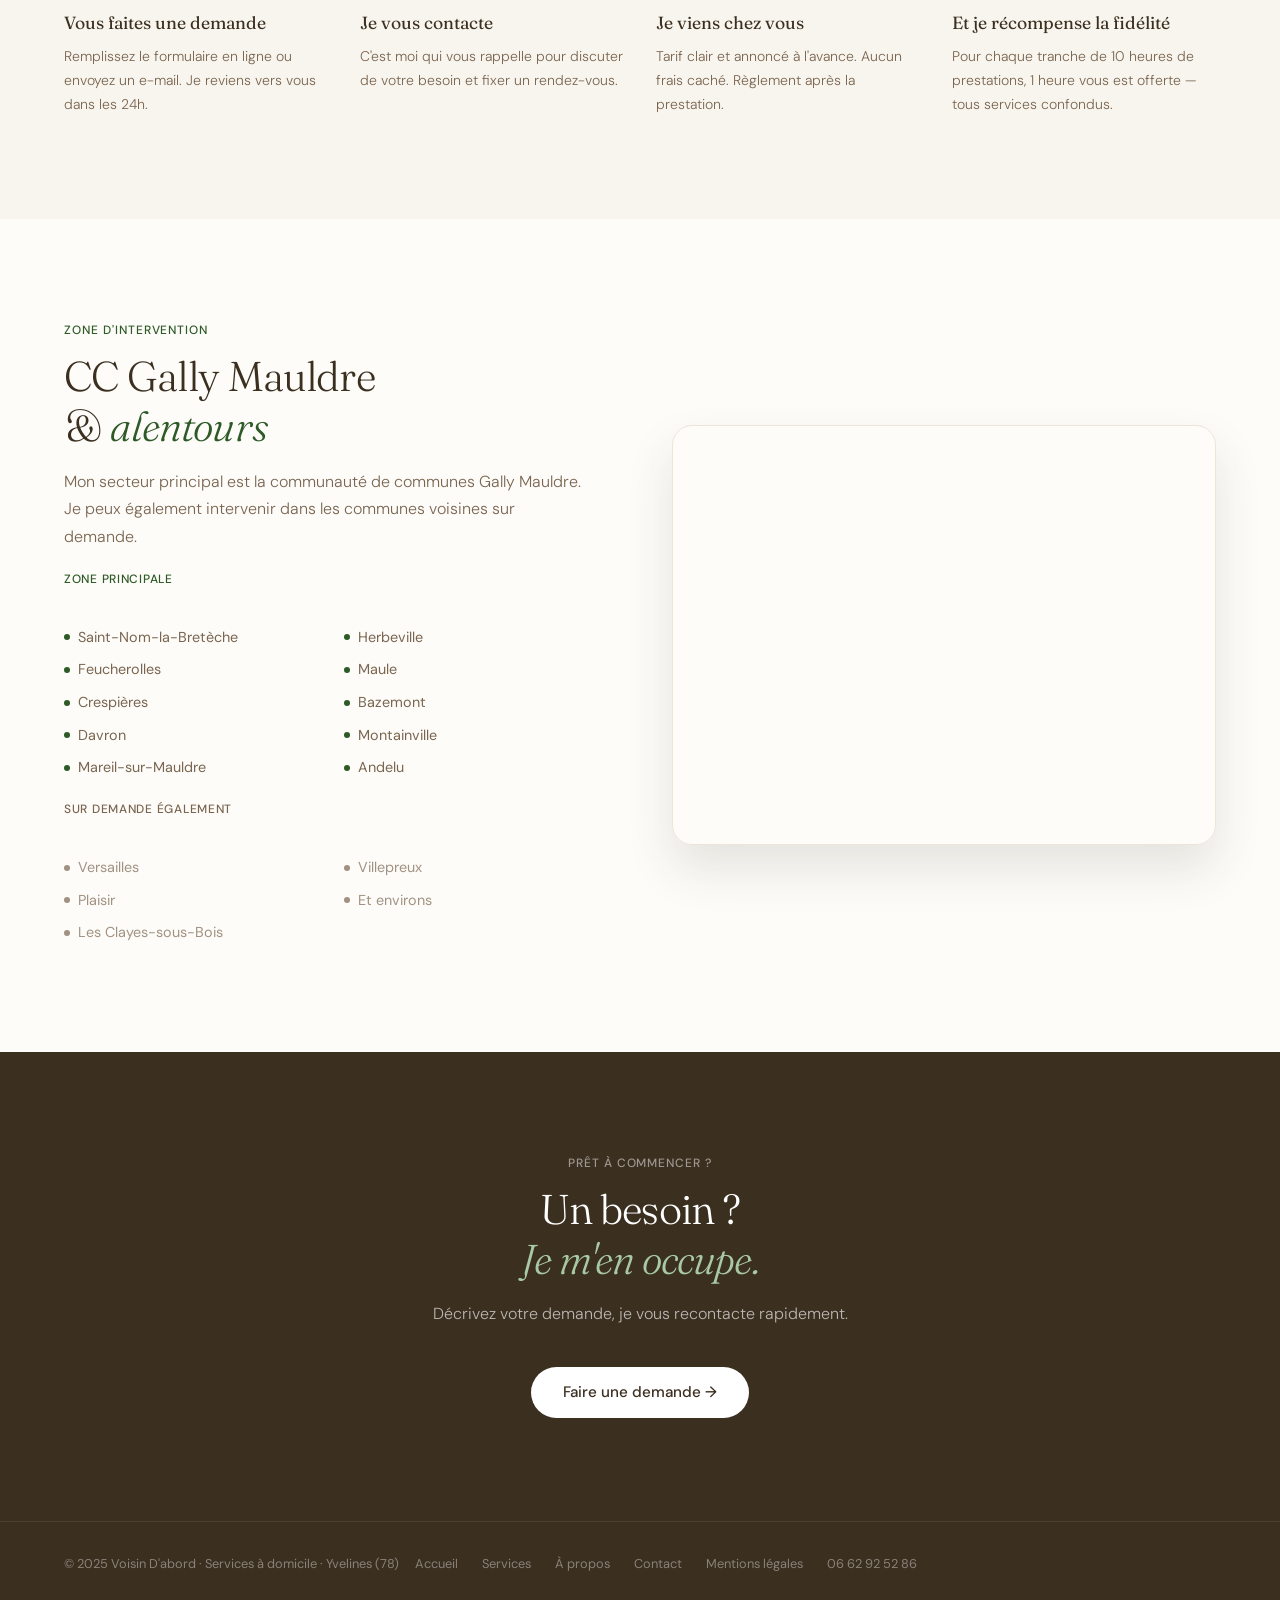
==== commit 55c3597a: "Add files via upload" ====
--- a/index.html
+++ b/index.html
@@ -50,7 +50,7 @@
       background: var(--blanc);
       border-bottom: 1px solid var(--brun-pale);
       padding: 0 clamp(1.5rem, 5vw, 4rem);
-      display: flex; align-items: center; justify-content: space-between;
+      display: flex; align-items: center;
       height: 64px;
     }
     .nav-logo {
@@ -58,7 +58,7 @@
       font-size: 1.25rem; font-weight: 600;
       color: var(--vert); text-decoration: none;
       letter-spacing: -0.01em;
-    }
+    flex-shrink: 0; }
     .nav-logo span { color: var(--brun); }
     .nav-logo-img { height: 32px; width: auto; display: block; }
     .nav-links { display: flex; gap: 2rem; list-style: none; flex: 1; justify-content: center; }
@@ -81,7 +81,7 @@
     .nav-tel-desktop { display: inline; }
 
     /* NAV BURGER */
-    .nav-right { display: flex; align-items: center; gap: 0.75rem; }
+    .nav-right { display: flex; align-items: center; gap: 0.75rem; flex-shrink: 0; }
     .nav-burger {
       display: none;
       background: none; border: none; cursor: pointer;
@@ -257,7 +257,7 @@
       background: var(--vert);
       border-radius: 1.5rem;
       padding: clamp(2rem, 4vw, 3rem) clamp(2rem, 5vw, 4rem);
-      display: flex; align-items: center; justify-content: space-between;
+      display: flex; align-items: center;
       gap: 2rem; flex-wrap: wrap;
       margin: 0 clamp(1.5rem, 5vw, 4rem);
     }
@@ -354,7 +354,7 @@
       background: var(--brun);
       border-top: 1px solid rgba(255,255,255,0.08);
       padding: 2rem clamp(1.5rem, 5vw, 4rem);
-      display: flex; align-items: center; justify-content: space-between;
+      display: flex; align-items: center;
       flex-wrap: wrap; gap: 1rem;
     }
     footer p { color: rgba(255,255,255,0.4); font-size: 0.8rem; }
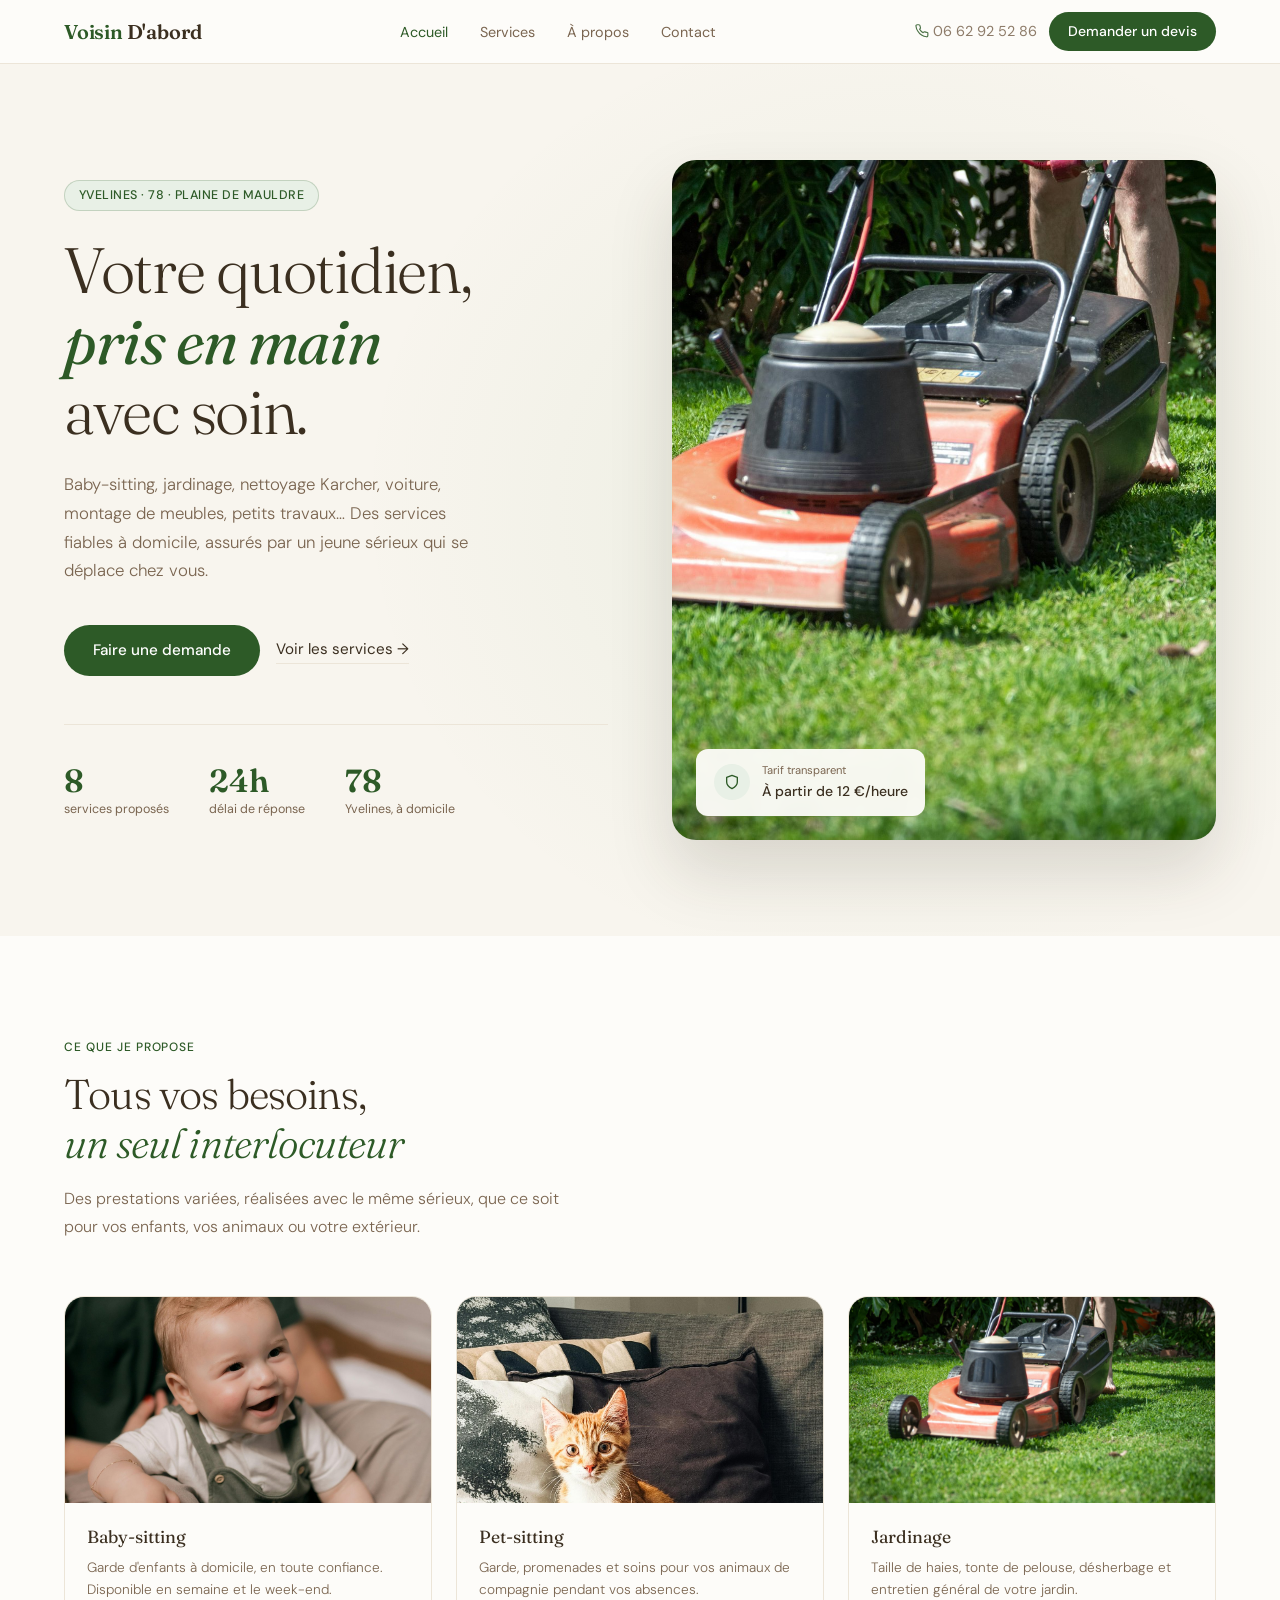
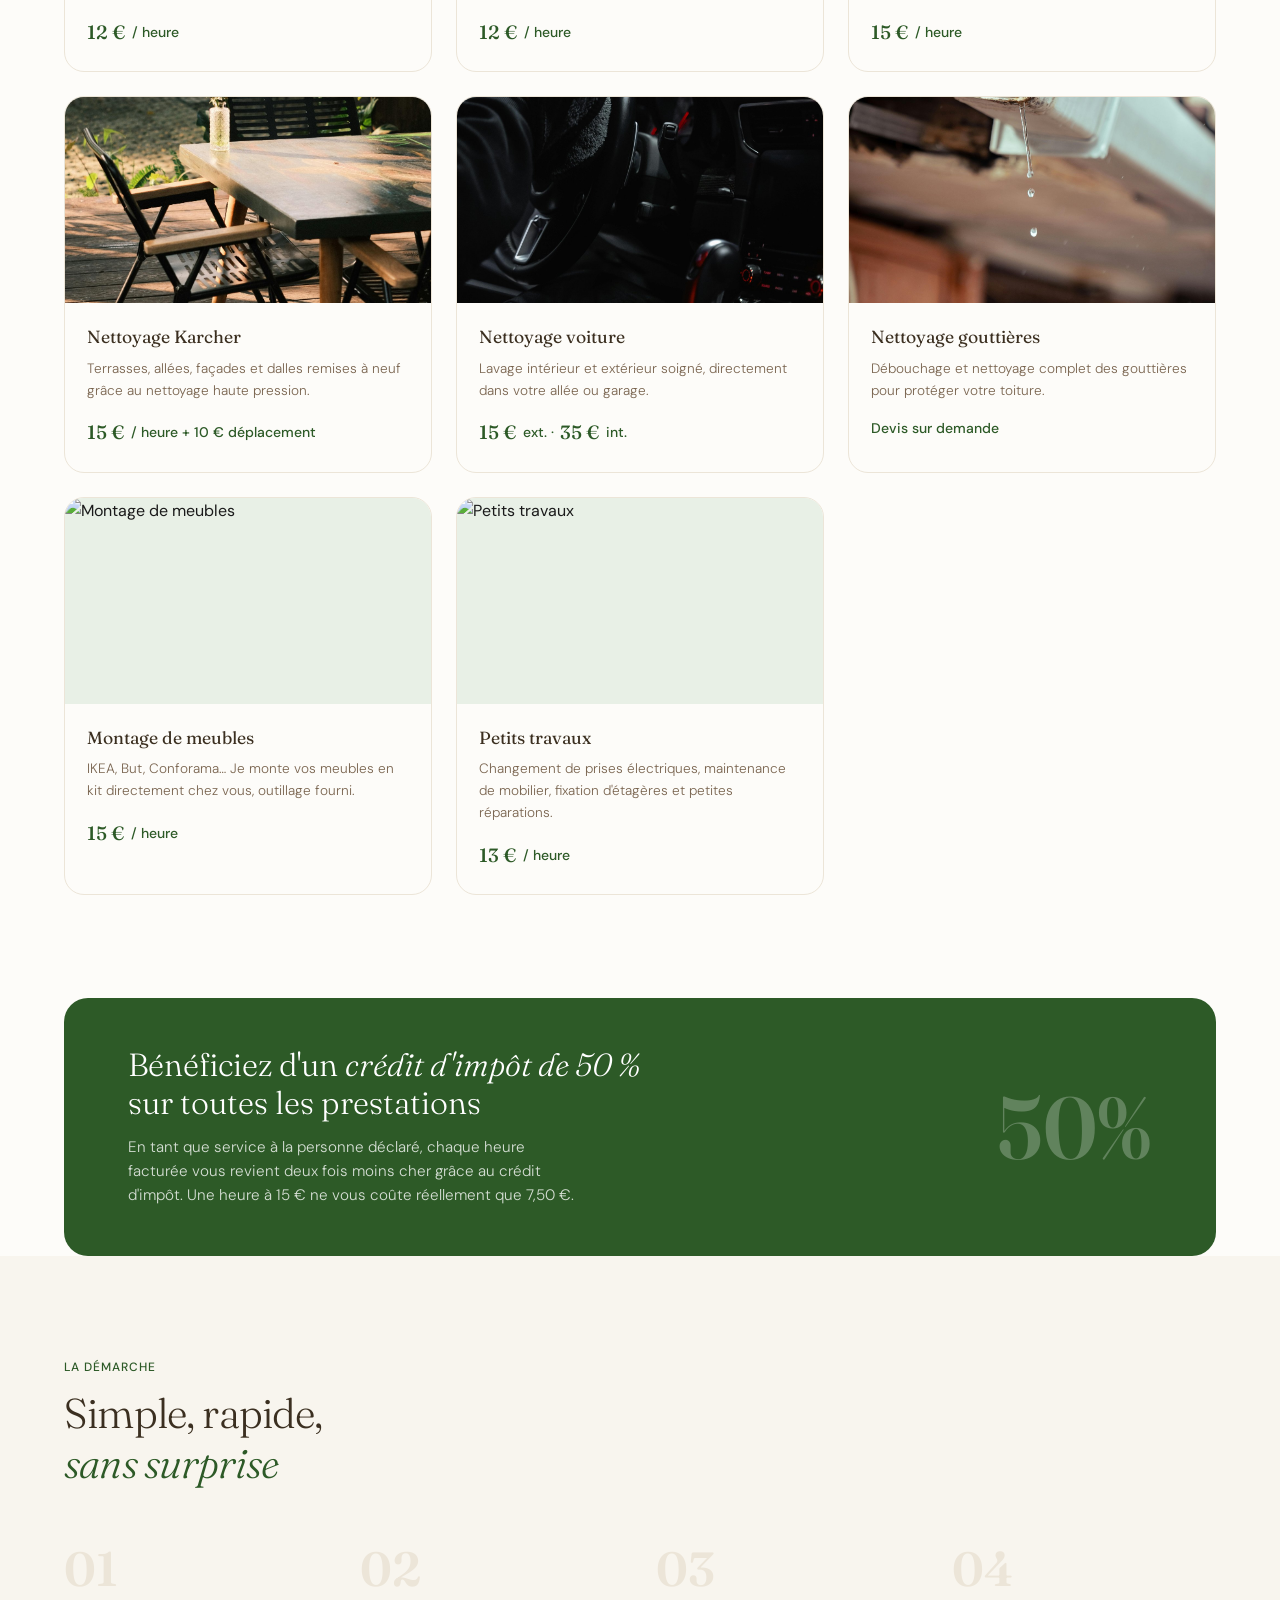
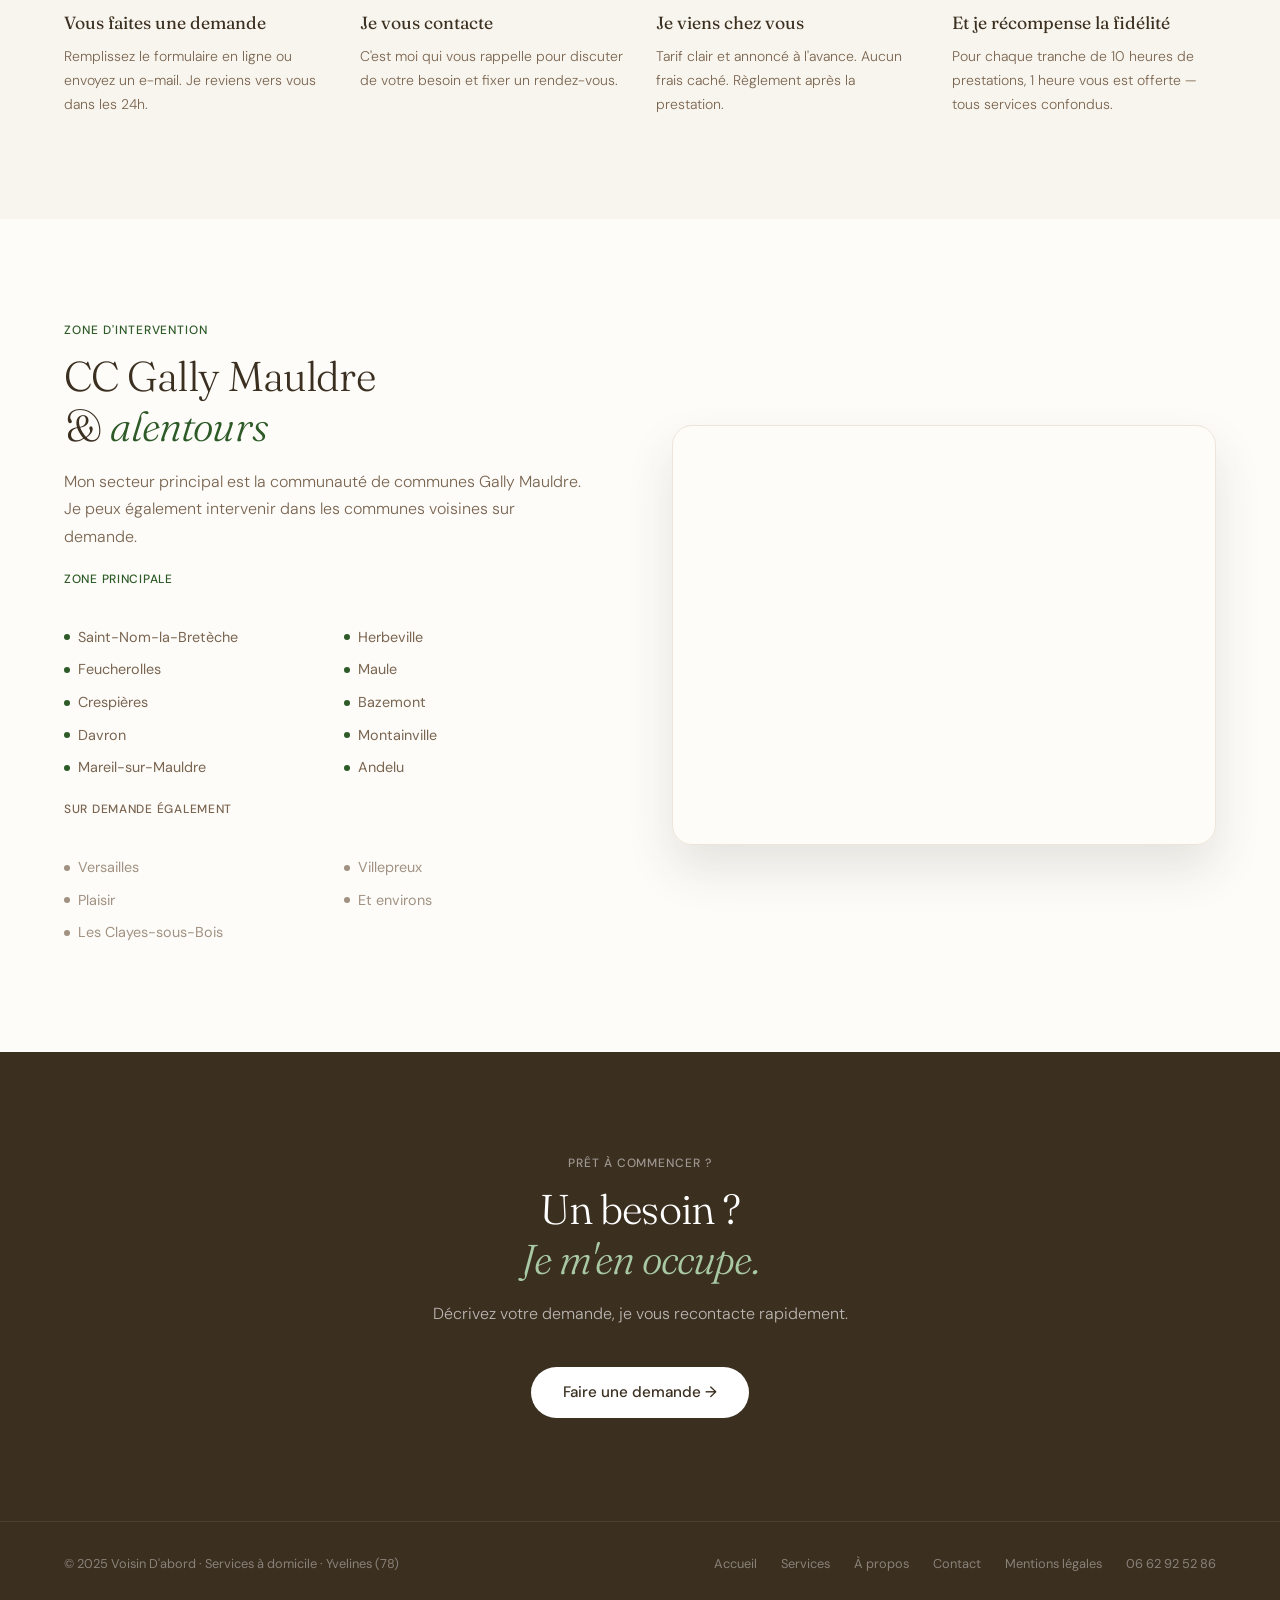
==== commit ab156619: "Add files via upload" ====
--- a/index.html
+++ b/index.html
@@ -34,6 +34,38 @@
       --r: 0.5rem;
     }
 
+    /* ── NAV ── */
+    nav { position: sticky; top: 0; z-index: 100; background: var(--blanc); border-bottom: 1px solid var(--brun-pale); padding: 0 clamp(1.5rem, 5vw, 4rem); display: flex; align-items: center; height: 64px; }
+    .nav-logo { font-family: 'Fraunces', serif; font-size: 1.25rem; font-weight: 600; color: var(--vert); text-decoration: none; letter-spacing: -0.01em; flex-shrink: 0; }
+    .nav-logo span { color: var(--brun); }
+    .nav-links { display: flex; gap: 2rem; list-style: none; flex: 1; justify-content: center; margin: 0; padding: 0; }
+    .nav-links a { text-decoration: none; color: var(--brun-mid); font-size: 0.9rem; font-weight: 400; transition: color 0.2s; }
+    .nav-links a:hover, .nav-links a.active { color: var(--vert); }
+    .nav-right { display: flex; align-items: center; gap: 0.75rem; flex-shrink: 0; }
+    .nav-tel { color: var(--brun-mid); text-decoration: none; font-size: 0.9rem; opacity: 0.85; white-space: nowrap; display: inline-flex; align-items: center; gap: 4px; }
+    .nav-tel:hover { opacity: 1; color: var(--vert); }
+    .nav-tel-mobile { display: none; }
+    .nav-cta { background: var(--vert); color: #fff; padding: 0.5rem 1.2rem; border-radius: 100px; text-decoration: none; font-size: 0.875rem; font-weight: 500; transition: background 0.2s; white-space: nowrap; }
+    .nav-cta:hover { background: var(--vert-clair); }
+    .nav-burger { display: none; background: none; border: none; cursor: pointer; padding: 6px; flex-direction: column; gap: 5px; }
+    .nav-burger span { display: block; width: 22px; height: 2px; background: var(--vert); border-radius: 2px; transition: transform 0.25s, opacity 0.2s; }
+    .nav-burger.open span:nth-child(1) { transform: translateY(7px) rotate(45deg); }
+    .nav-burger.open span:nth-child(2) { opacity: 0; transform: scaleX(0); }
+    .nav-burger.open span:nth-child(3) { transform: translateY(-7px) rotate(-45deg); }
+    @media (max-width: 768px) {
+      .nav-links { display: none; position: fixed; top: 64px; left: 0; right: 0; flex-direction: column; justify-content: flex-start; gap: 0; background: var(--blanc); border-bottom: 1px solid var(--brun-pale); box-shadow: 0 8px 24px rgba(59,47,32,0.08); z-index: 999; flex: none; }
+      .nav-links.open { display: flex; }
+      .nav-links li a { display: block; padding: 0.9rem 1.5rem; font-size: 0.95rem; border-bottom: 1px solid var(--brun-pale); }
+      .nav-links li:last-child a { border-bottom: none; }
+      .nav-tel { width: 36px; height: 36px; background: var(--vert-pale); border-radius: 50%; display: flex; align-items: center; justify-content: center; padding: 0; opacity: 1; gap: 0; }
+      .nav-tel-mobile { display: flex; }
+      .nav-tel svg { stroke: var(--vert); width: 18px; height: 18px; }
+      .nav-tel-desktop-text { display: none; }
+      .nav-cta { display: none; }
+      .nav-burger { display: flex; }
+    }
+    /* ── FIN NAV ── */
+
     html { scroll-behavior: smooth; }
 
     body {
@@ -44,59 +76,7 @@
       line-height: 1.6;
     }
 
-    /* NAV */
-    nav {
-      position: sticky; top: 0; z-index: 100;
-      background: var(--blanc);
-      border-bottom: 1px solid var(--brun-pale);
-      padding: 0 clamp(1.5rem, 5vw, 4rem);
-      display: flex; align-items: center;
-      height: 64px;
-    }
-    .nav-logo {
-      font-family: 'Fraunces', serif;
-      font-size: 1.25rem; font-weight: 600;
-      color: var(--vert); text-decoration: none;
-      letter-spacing: -0.01em;
-    flex-shrink: 0; }
-    .nav-logo span { color: var(--brun); }
-    .nav-logo-img { height: 32px; width: auto; display: block; }
-    .nav-links { display: flex; gap: 2rem; list-style: none; flex: 1; justify-content: center; }
-    .nav-links a {
-      text-decoration: none; color: var(--brun-mid);
-      font-size: 0.9rem; font-weight: 400;
-      transition: color 0.2s;
-    }
-    .nav-links a:hover { color: var(--vert); }
-    .nav-cta {
-      background: var(--vert); color: #fff;
-      padding: 0.5rem 1.2rem; border-radius: 100px;
-      text-decoration: none; font-size: 0.875rem; font-weight: 500;
-      transition: background 0.2s, transform 0.15s;
-    }
-    .nav-cta:hover { background: var(--vert-clair); transform: translateY(-1px); }
-    .nav-tel { color: var(--brun-mid); text-decoration: none; font-size: 0.9rem; opacity: 0.85; white-space: nowrap; flex-shrink: 0; }
-    .nav-tel:hover { opacity: 1; color: var(--vert); }
-    .nav-tel-mobile { display: none; }
-    .nav-tel-desktop { display: inline; }
-
-    /* NAV BURGER */
-    .nav-right { display: flex; align-items: center; gap: 0.75rem; flex-shrink: 0; }
-    .nav-burger {
-      display: none;
-      background: none; border: none; cursor: pointer;
-      padding: 6px; flex-direction: column; gap: 5px;
-      border-radius: var(--r);
-    }
-    .nav-burger span {
-      display: block; width: 22px; height: 2px;
-      background: var(--vert); border-radius: 2px;
-      transition: transform 0.25s, opacity 0.2s, transform 0.25s;
-    }
-    .nav-burger.open span:nth-child(1) { transform: translateY(7px) rotate(45deg); }
-    .nav-burger.open span:nth-child(2) { opacity: 0; transform: scaleX(0); }
-    .nav-burger.open span:nth-child(3) { transform: translateY(-7px) rotate(-45deg); }
-
+    
     /* HERO */
     .hero {
       min-height: 88vh;
@@ -257,7 +237,7 @@
       background: var(--vert);
       border-radius: 1.5rem;
       padding: clamp(2rem, 4vw, 3rem) clamp(2rem, 5vw, 4rem);
-      display: flex; align-items: center;
+      display: flex; align-items: center; justify-content: space-between;
       gap: 2rem; flex-wrap: wrap;
       margin: 0 clamp(1.5rem, 5vw, 4rem);
     }
@@ -354,7 +334,7 @@
       background: var(--brun);
       border-top: 1px solid rgba(255,255,255,0.08);
       padding: 2rem clamp(1.5rem, 5vw, 4rem);
-      display: flex; align-items: center;
+      display: flex; align-items: center; justify-content: space-between;
       flex-wrap: wrap; gap: 1rem;
     }
     footer p { color: rgba(255,255,255,0.4); font-size: 0.8rem; }
@@ -363,63 +343,7 @@
     .footer-links a:hover { color: rgba(255,255,255,0.8); }
 
     /* MOBILE */
-    @media (max-width: 768px) {
-      .hero { grid-template-columns: 1fr; gap: 2.5rem; min-height: auto; padding-top: 3rem; }
-      .hero-image { max-height: 320px; aspect-ratio: 3/2; }
-      .zone-grid { grid-template-columns: 1fr; gap: 2.5rem; }
-      .hero-stats { gap: 1.5rem; }
-      .banner-big-num { display: none; }
-
-      /* NAV mobile */
-      .nav-logo { white-space: nowrap; line-height: 1.2; }
-      .nav-right { display: flex; align-items: center; gap: 0.5rem; }
-      .nav-tel-desktop { display: none; }
-      .nav-tel-mobile { display: flex; align-items: center; justify-content: center; }
-      .nav-tel {
-        width: 36px; height: 36px;
-        background: var(--vert-pale);
-        border-radius: 50%;
-        display: flex; align-items: center; justify-content: center;
-        padding: 0; opacity: 1; color: var(--vert);
-      }
-      .nav-tel svg { stroke: var(--vert); }
-      .nav-cta { display: none; }
-      .nav-burger { display: flex; }
-
-      /* FOOTER mobile */
-      footer {
-        flex-direction: column;
-        align-items: flex-start;
-        gap: 1.5rem;
-        padding: 2rem 1.5rem;
-      }
-      .footer-links {
-        flex-direction: column;
-        gap: 0;
-        width: 100%;
-      }
-      .footer-links a {
-        padding: 0.6rem 0;
-        border-bottom: 1px solid rgba(255,255,255,0.06);
-        font-size: 0.9rem;
-      }
-      .footer-links a:last-child {
-        border-bottom: none;
-        color: rgba(255,255,255,0.7);
-        font-weight: 500;
-        padding-top: 1rem;
-        margin-top: 0.25rem;
-      }
     
-      .nav-links { display: none !important; position: absolute; top: 64px; left: 0; right: 0; transform: none; flex-direction: column; gap: 0; background: var(--blanc); border-bottom: 1px solid var(--brun-pale); box-shadow: 0 8px 24px rgba(59,47,32,0.08); z-index: 99; }
-      .nav-links.open { display: flex !important; }
-      .nav-tel-desktop { display: none; }
-      .nav-tel-mobile { display: flex; align-items: center; justify-content: center; }
-      .nav-tel { width: 36px !important; height: 36px !important; background: var(--vert-pale); border-radius: 50%; display: flex !important; align-items: center; justify-content: center; padding: 0; opacity: 1; flex-shrink: 0; }
-      .nav-tel svg { stroke: var(--vert); }
-      .nav-cta { display: none !important; }
-      .nav-burger { display: flex !important; }
-    }
   </style>
   <link rel="apple-touch-icon" sizes="180x180" href="apple-touch-icon.png">
   <link rel="icon" type="image/png" sizes="32x32" href="favicon-32x32.png">
@@ -439,9 +363,9 @@
     <li><a href="contact.html">Contact</a></li>
   </ul>
   <div class="nav-right">
-    <a href="tel:+33662925286" class="nav-tel" aria-label="Appeler">
-      <span class="nav-tel-desktop"><svg viewBox="0 0 24 24" fill="none" stroke="#2d5a27" stroke-width="2" stroke-linecap="round" stroke-linejoin="round" width="14" height="14" style="vertical-align:middle;margin-right:4px;"><path d="M22 16.92v3a2 2 0 0 1-2.18 2 19.79 19.79 0 0 1-8.63-3.07A19.5 19.5 0 0 1 4.69 12a19.79 19.79 0 0 1-3.07-8.67A2 2 0 0 1 3.6 1.27h3a2 2 0 0 1 2 1.72c.127.96.361 1.903.7 2.81a2 2 0 0 1-.45 2.11L7.91 8.91a16 16 0 0 0 6 6l.91-.91a2 2 0 0 1 2.11-.45c.907.339 1.85.573 2.81.7A2 2 0 0 1 22 16.92z"/></svg>06 62 92 52 86</span>
+    <a href="tel:+33662925286" class="nav-tel" aria-label="Appeler le 06 62 92 52 86">
       <span class="nav-tel-mobile"><svg viewBox="0 0 24 24" fill="none" stroke="currentColor" stroke-width="2" stroke-linecap="round" stroke-linejoin="round" width="18" height="18"><path d="M22 16.92v3a2 2 0 0 1-2.18 2 19.79 19.79 0 0 1-8.63-3.07A19.5 19.5 0 0 1 4.69 12a19.79 19.79 0 0 1-3.07-8.67A2 2 0 0 1 3.6 1.27h3a2 2 0 0 1 2 1.72c.127.96.361 1.903.7 2.81a2 2 0 0 1-.45 2.11L7.91 8.91a16 16 0 0 0 6 6l.91-.91a2 2 0 0 1 2.11-.45c.907.339 1.85.573 2.81.7A2 2 0 0 1 22 16.92z"/></svg></span>
+      <svg viewBox="0 0 24 24" fill="none" stroke="#2d5a27" stroke-width="2" stroke-linecap="round" stroke-linejoin="round" width="14" height="14"><path d="M22 16.92v3a2 2 0 0 1-2.18 2 19.79 19.79 0 0 1-8.63-3.07A19.5 19.5 0 0 1 4.69 12a19.79 19.79 0 0 1-3.07-8.67A2 2 0 0 1 3.6 1.27h3a2 2 0 0 1 2 1.72c.127.96.361 1.903.7 2.81a2 2 0 0 1-.45 2.11L7.91 8.91a16 16 0 0 0 6 6l.91-.91a2 2 0 0 1 2.11-.45c.907.339 1.85.573 2.81.7A2 2 0 0 1 22 16.92z"/></svg><span class="nav-tel-desktop-text">06 62 92 52 86</span>
     </a>
     <a href="contact.html" class="nav-cta">Demander un devis</a>
     <button class="nav-burger" id="navBurger" aria-label="Ouvrir le menu" aria-expanded="false">
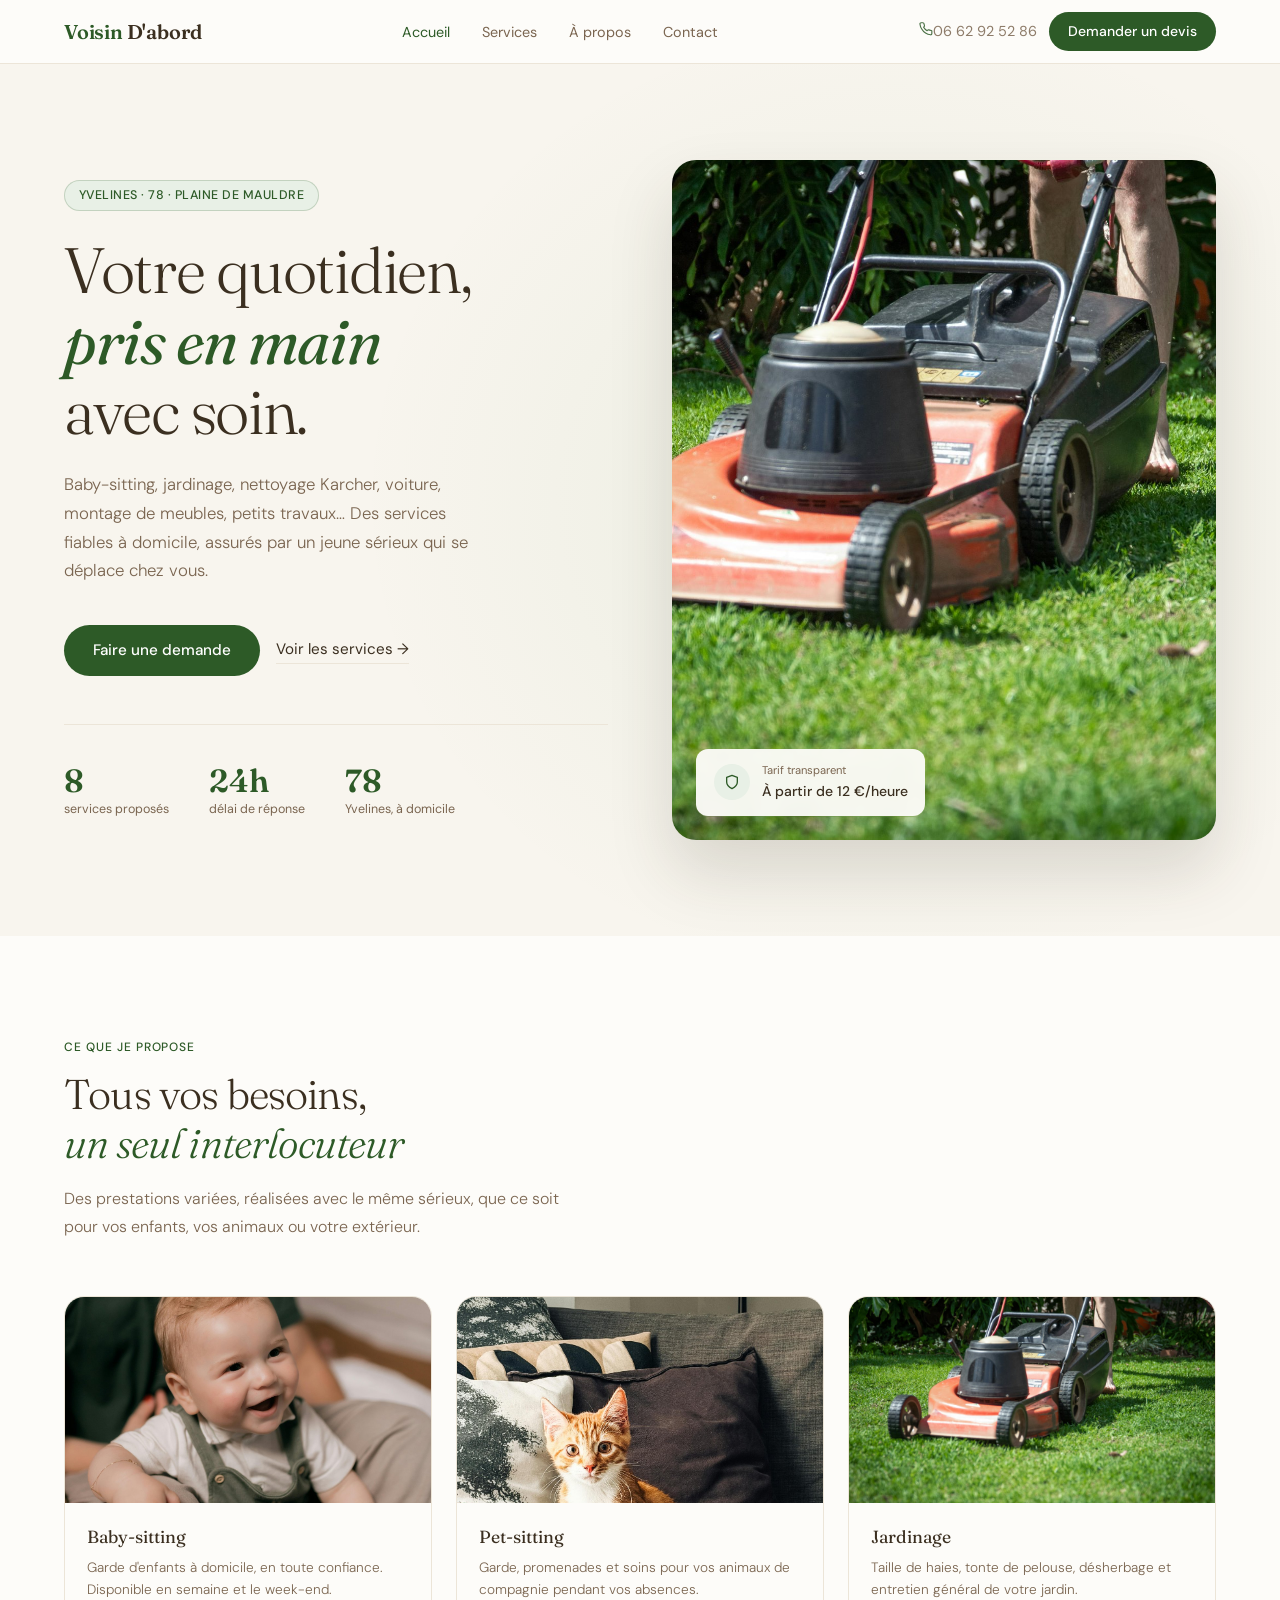
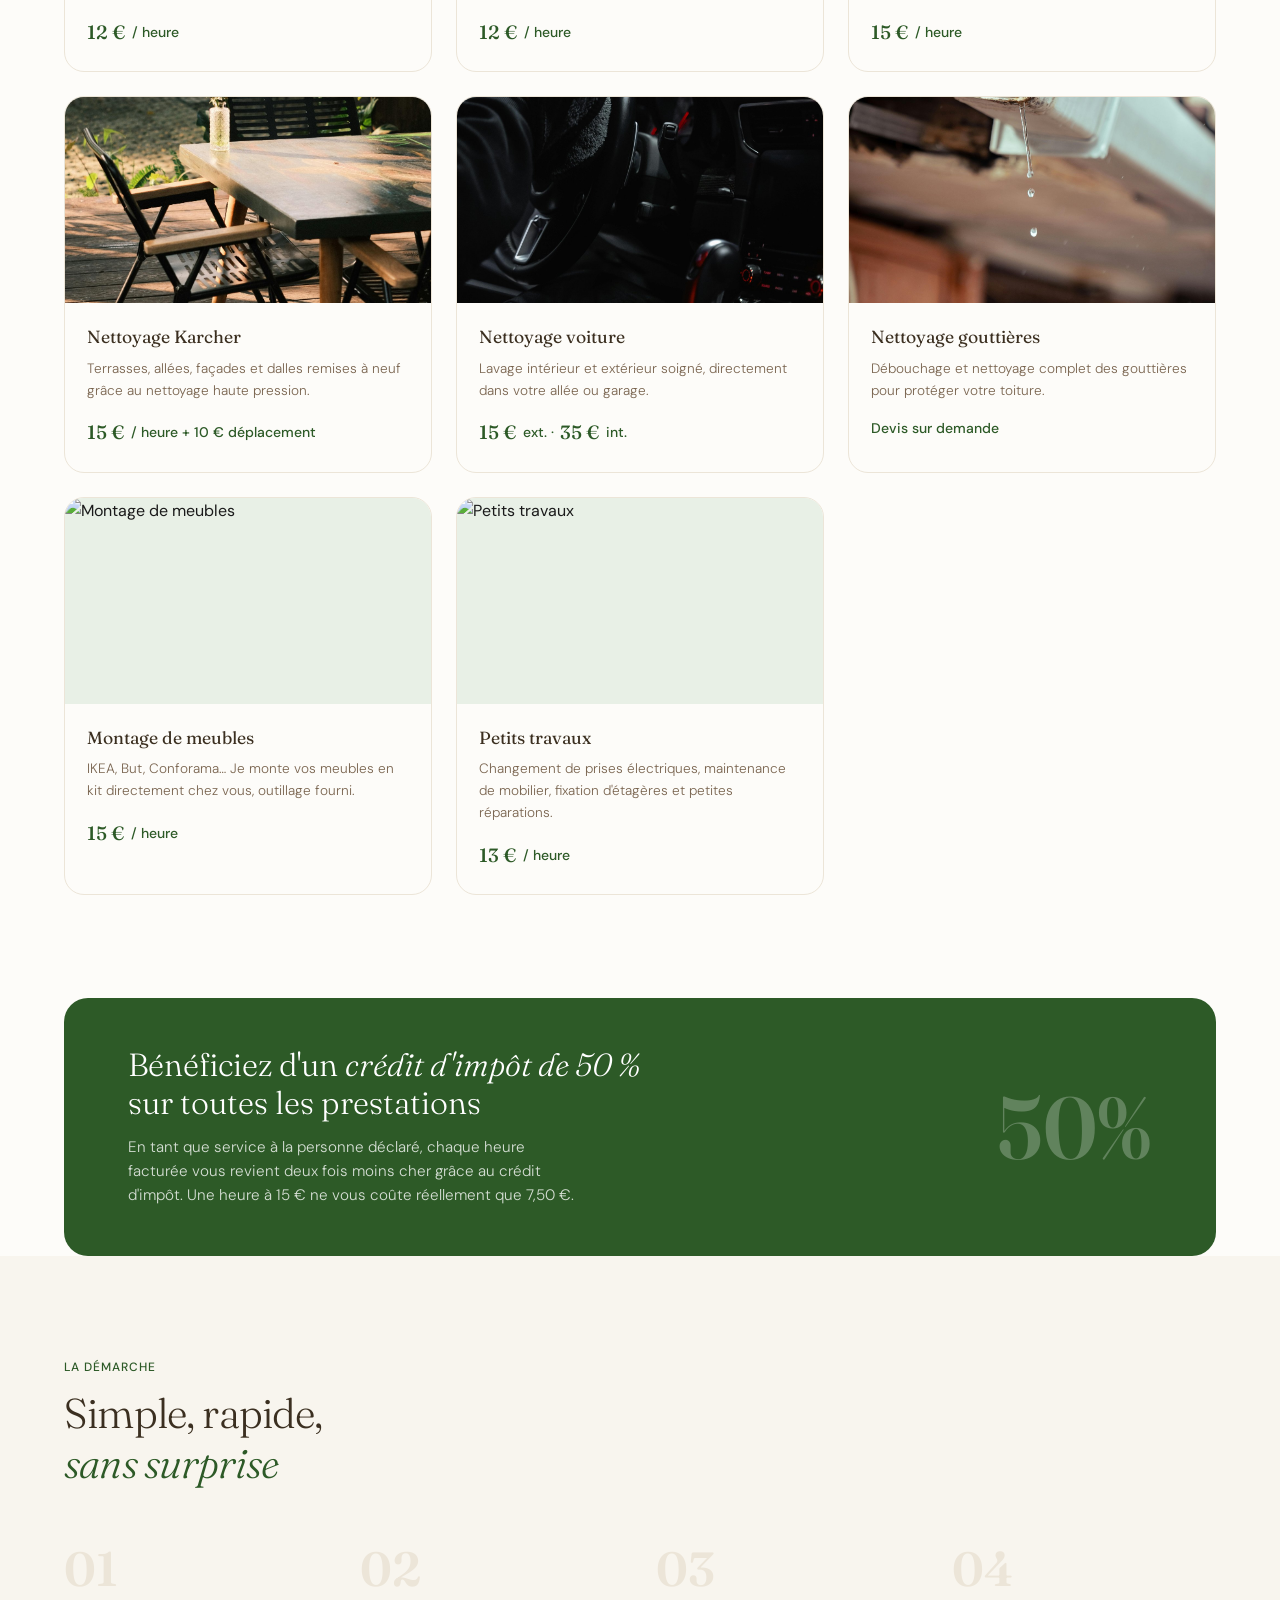
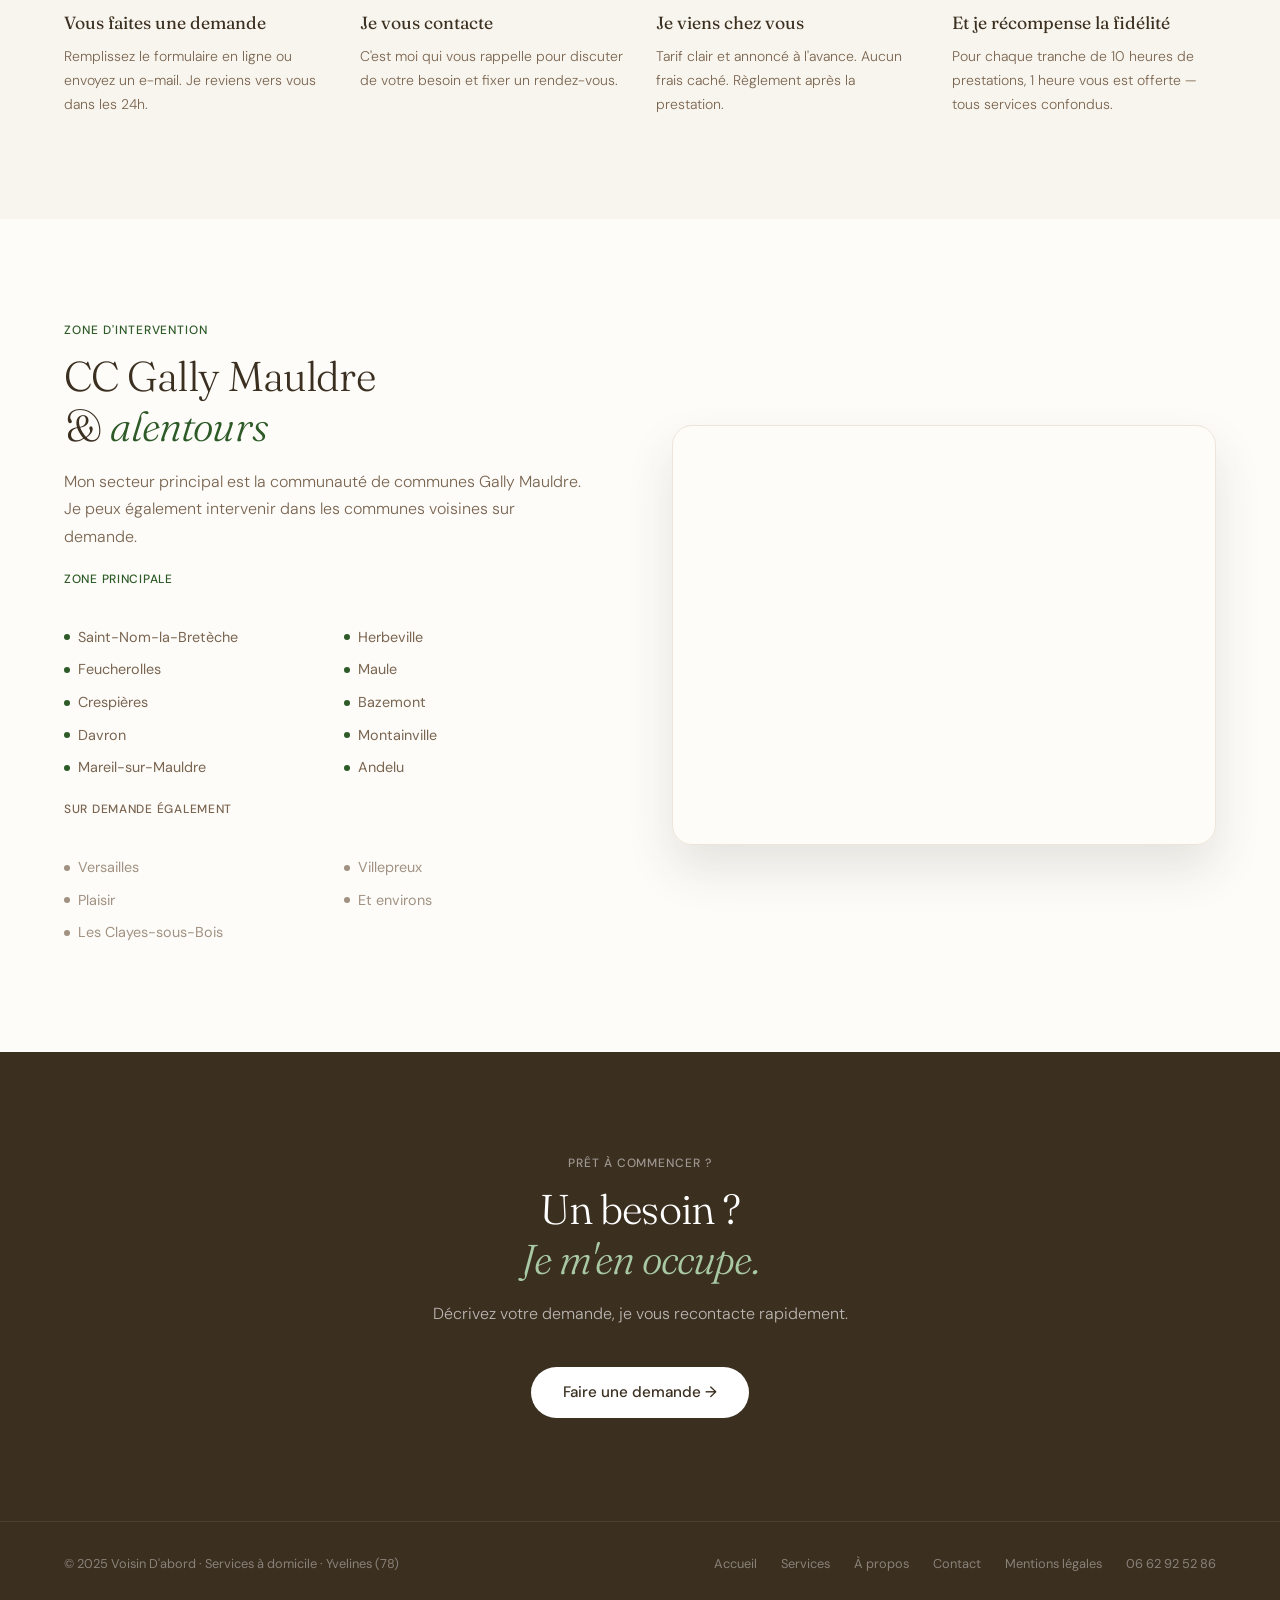
==== commit 4d833e8a: "Add files via upload" ====
--- a/index.html
+++ b/index.html
@@ -53,15 +53,17 @@
     .nav-burger.open span:nth-child(2) { opacity: 0; transform: scaleX(0); }
     .nav-burger.open span:nth-child(3) { transform: translateY(-7px) rotate(-45deg); }
     @media (max-width: 768px) {
+      /* nav tel */
+      .nav-tel-desktop { display: none !important; }
+      .nav-tel-mobile { display: flex !important; align-items: center; justify-content: center; }
+      .nav-tel { width: 36px; height: 36px; background: var(--vert-pale); border-radius: 50%; display: flex; align-items: center; justify-content: center; padding: 0; }
+      .nav-tel svg { stroke: var(--vert); width: 18px; height: 18px; }
       .nav-links { display: none; position: fixed; top: 64px; left: 0; right: 0; flex-direction: column; justify-content: flex-start; gap: 0; background: var(--blanc); border-bottom: 1px solid var(--brun-pale); box-shadow: 0 8px 24px rgba(59,47,32,0.08); z-index: 999; flex: none; }
       .nav-links.open { display: flex; }
       .nav-links li a { display: block; padding: 0.9rem 1.5rem; font-size: 0.95rem; border-bottom: 1px solid var(--brun-pale); }
       .nav-links li:last-child a { border-bottom: none; }
-      .nav-tel { width: 36px; height: 36px; background: var(--vert-pale); border-radius: 50%; display: flex; align-items: center; justify-content: center; padding: 0; opacity: 1; gap: 0; }
-      .nav-tel-mobile { display: flex; }
-      .nav-tel svg { stroke: var(--vert); width: 18px; height: 18px; }
-      .nav-tel-desktop-text { display: none; }
       .nav-cta { display: none; }
+      .nav-right { margin-left: auto; display: flex; align-items: center; gap: 0.5rem; }
       .nav-burger { display: flex; }
     }
     /* ── FIN NAV ── */
@@ -340,7 +342,13 @@
     footer p { color: rgba(255,255,255,0.4); font-size: 0.8rem; }
     .footer-links { display: flex; gap: 1.5rem; }
     .footer-links a { color: rgba(255,255,255,0.4); text-decoration: none; font-size: 0.8rem; transition: color 0.2s; }
-    .footer-links a:hover { color: rgba(255,255,255,0.8); }
+    .footer-links a:hover { color: rgba(255,255,255,0.8); 
+            /* footer mobile */
+      footer { flex-direction: column; align-items: flex-start; gap: 1rem; padding: 2rem 1.5rem; }
+      .footer-links { flex-direction: column; gap: 0; width: 100%; }
+      .footer-links a { display: block; padding: 0.7rem 0; border-bottom: 1px solid rgba(255,255,255,0.08); font-size: 0.95rem; }
+      .footer-links a:last-child { border-bottom: none; color: rgba(255,255,255,0.8); font-weight: 500; padding-top: 1rem; margin-top: 0.25rem; }
+    }
 
     /* MOBILE */
     
@@ -363,9 +371,9 @@
     <li><a href="contact.html">Contact</a></li>
   </ul>
   <div class="nav-right">
-    <a href="tel:+33662925286" class="nav-tel" aria-label="Appeler le 06 62 92 52 86">
+        <a href="tel:+33662925286" class="nav-tel" aria-label="Appeler le 06 62 92 52 86">
+      <span class="nav-tel-desktop"><svg viewBox="0 0 24 24" fill="none" stroke="#2d5a27" stroke-width="2" stroke-linecap="round" stroke-linejoin="round" width="14" height="14"><path d="M22 16.92v3a2 2 0 0 1-2.18 2 19.79 19.79 0 0 1-8.63-3.07A19.5 19.5 0 0 1 4.69 12a19.79 19.79 0 0 1-3.07-8.67A2 2 0 0 1 3.6 1.27h3a2 2 0 0 1 2 1.72c.127.96.361 1.903.7 2.81a2 2 0 0 1-.45 2.11L7.91 8.91a16 16 0 0 0 6 6l.91-.91a2 2 0 0 1 2.11-.45c.907.339 1.85.573 2.81.7A2 2 0 0 1 22 16.92z"/></svg>06 62 92 52 86</span>
       <span class="nav-tel-mobile"><svg viewBox="0 0 24 24" fill="none" stroke="currentColor" stroke-width="2" stroke-linecap="round" stroke-linejoin="round" width="18" height="18"><path d="M22 16.92v3a2 2 0 0 1-2.18 2 19.79 19.79 0 0 1-8.63-3.07A19.5 19.5 0 0 1 4.69 12a19.79 19.79 0 0 1-3.07-8.67A2 2 0 0 1 3.6 1.27h3a2 2 0 0 1 2 1.72c.127.96.361 1.903.7 2.81a2 2 0 0 1-.45 2.11L7.91 8.91a16 16 0 0 0 6 6l.91-.91a2 2 0 0 1 2.11-.45c.907.339 1.85.573 2.81.7A2 2 0 0 1 22 16.92z"/></svg></span>
-      <svg viewBox="0 0 24 24" fill="none" stroke="#2d5a27" stroke-width="2" stroke-linecap="round" stroke-linejoin="round" width="14" height="14"><path d="M22 16.92v3a2 2 0 0 1-2.18 2 19.79 19.79 0 0 1-8.63-3.07A19.5 19.5 0 0 1 4.69 12a19.79 19.79 0 0 1-3.07-8.67A2 2 0 0 1 3.6 1.27h3a2 2 0 0 1 2 1.72c.127.96.361 1.903.7 2.81a2 2 0 0 1-.45 2.11L7.91 8.91a16 16 0 0 0 6 6l.91-.91a2 2 0 0 1 2.11-.45c.907.339 1.85.573 2.81.7A2 2 0 0 1 22 16.92z"/></svg><span class="nav-tel-desktop-text">06 62 92 52 86</span>
     </a>
     <a href="contact.html" class="nav-cta">Demander un devis</a>
     <button class="nav-burger" id="navBurger" aria-label="Ouvrir le menu" aria-expanded="false">
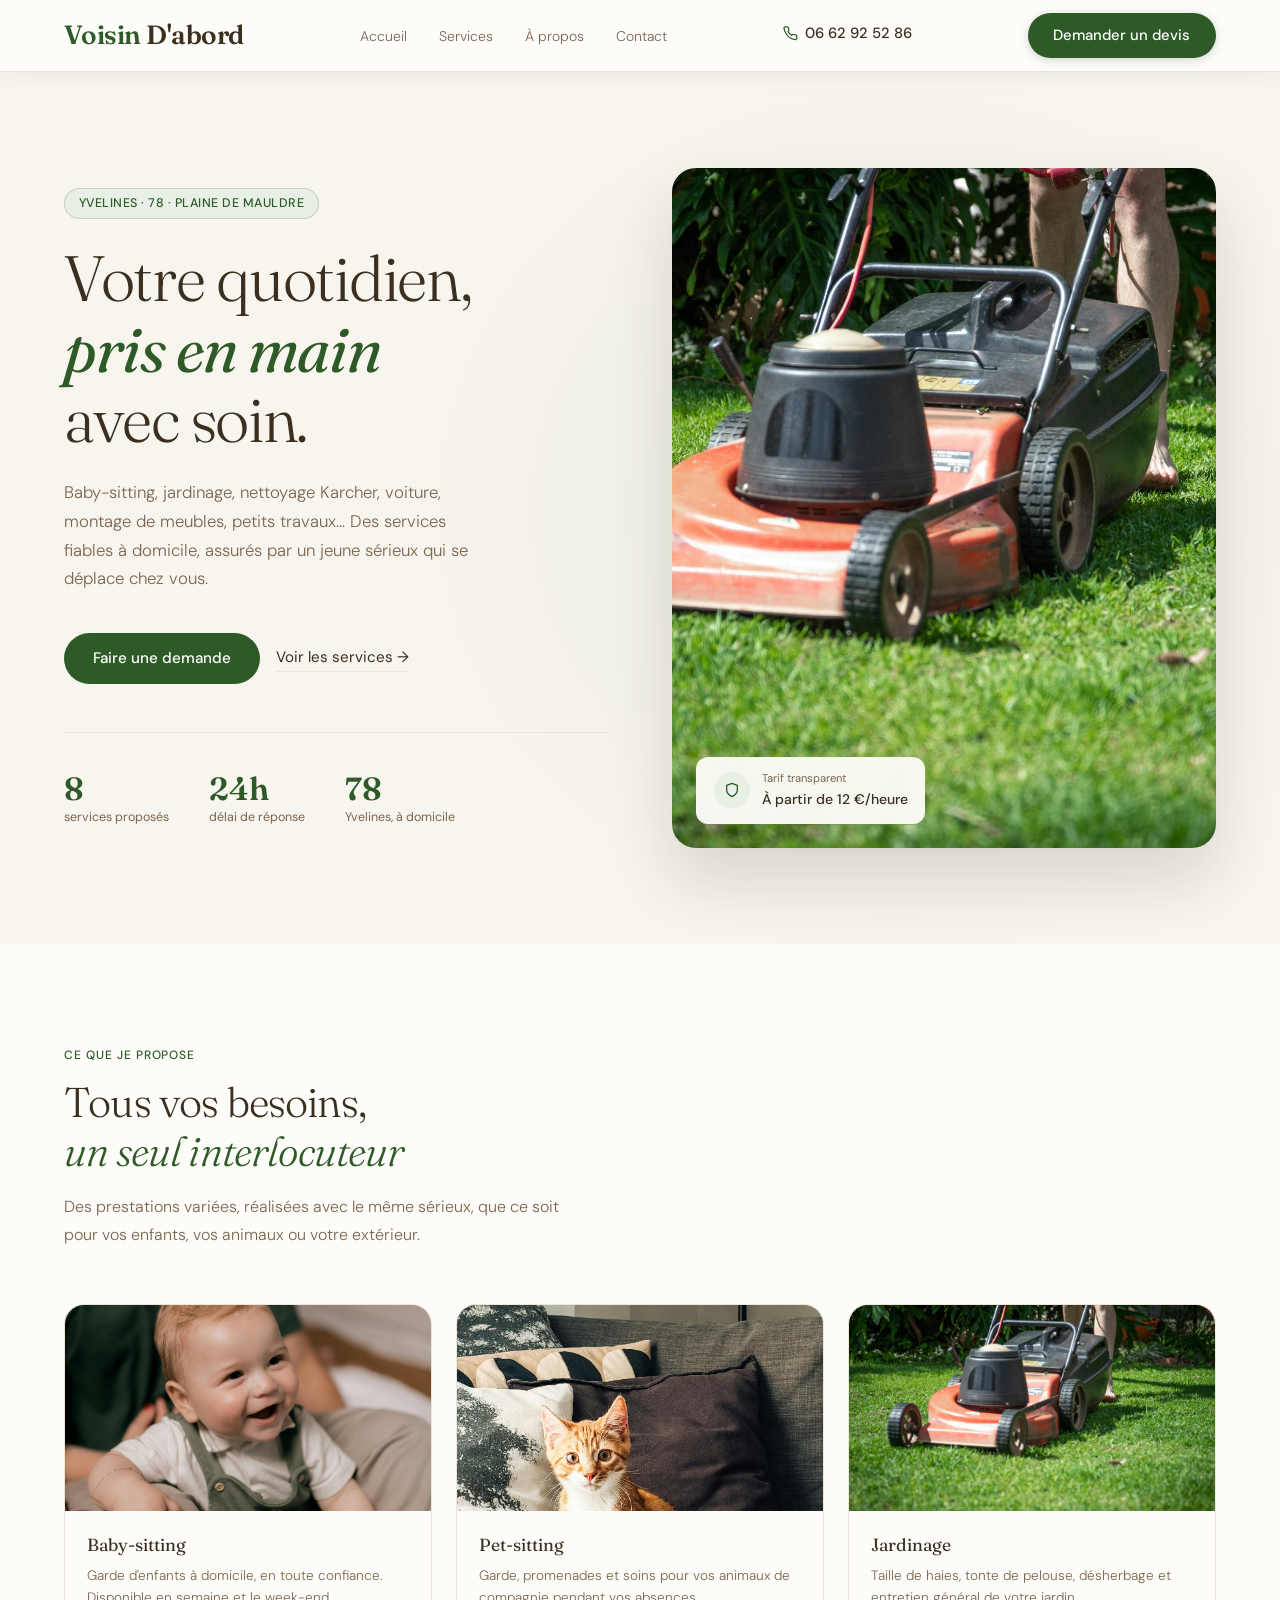
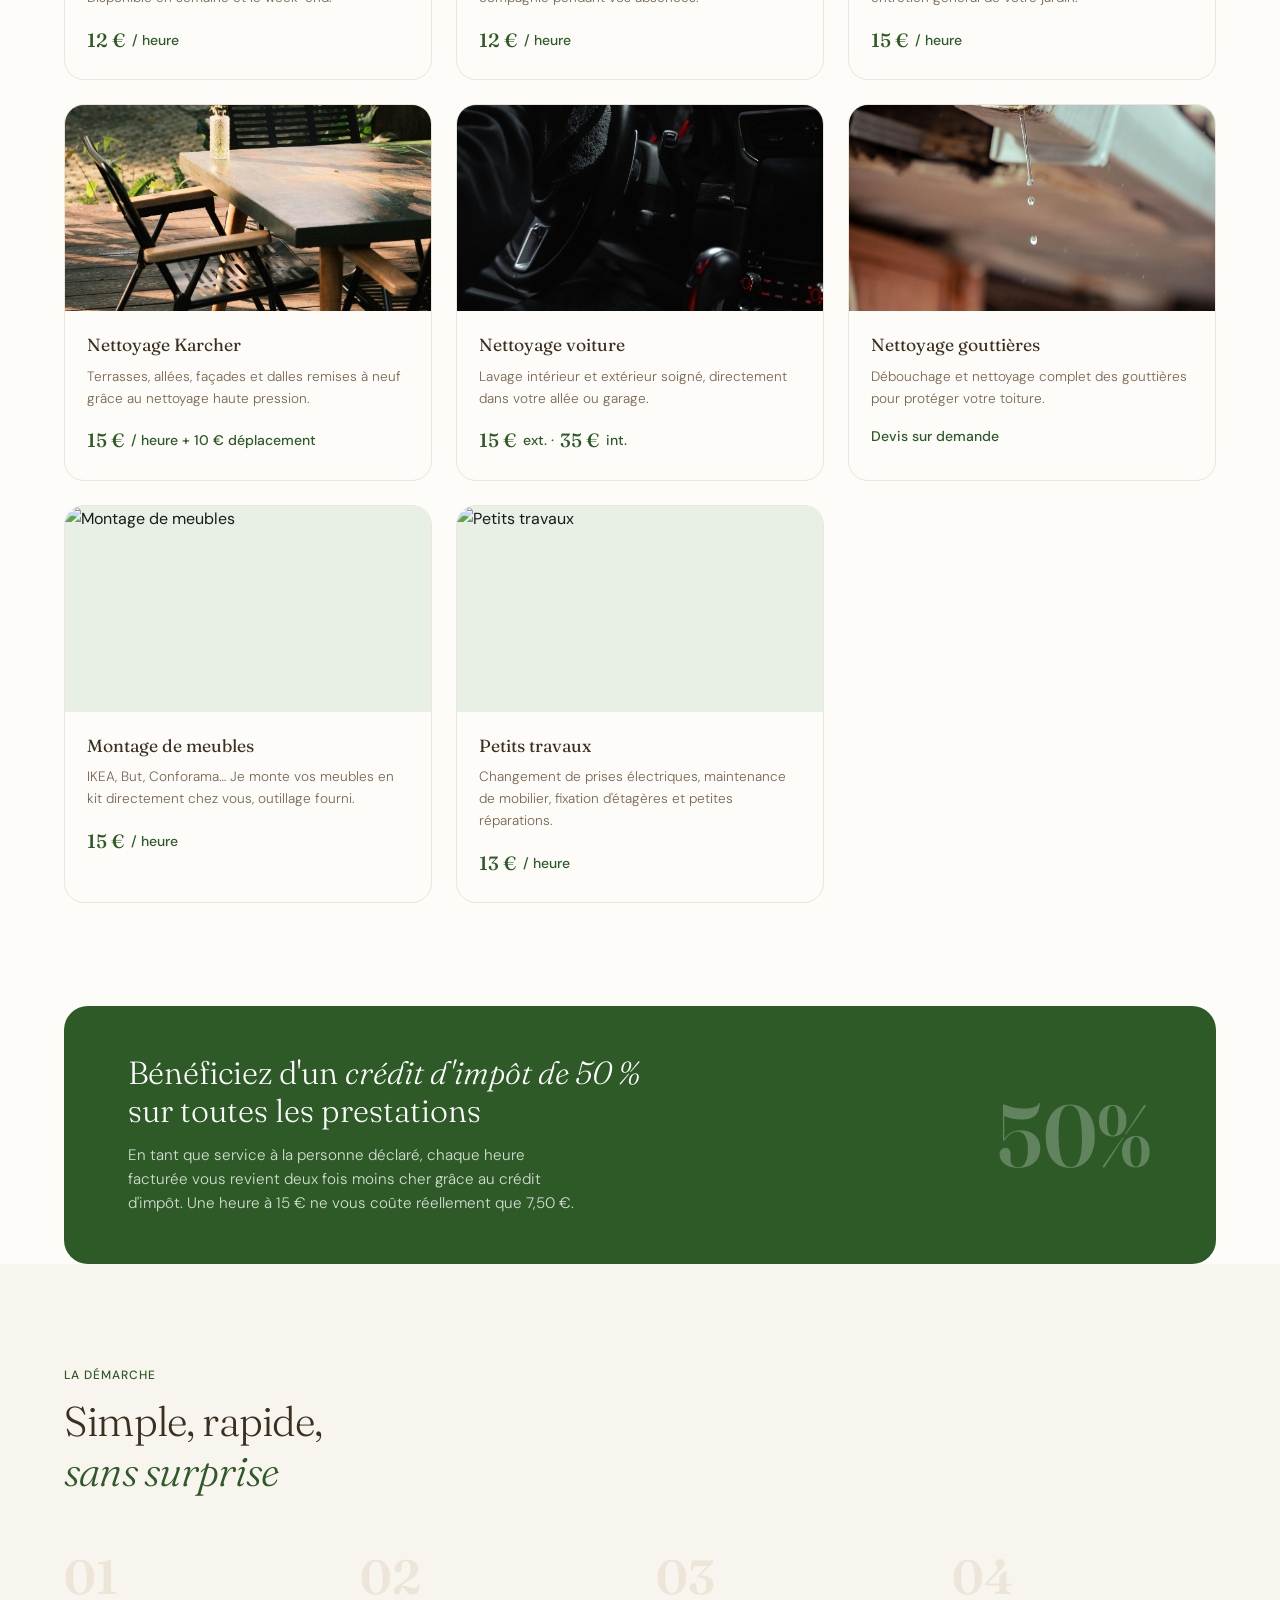
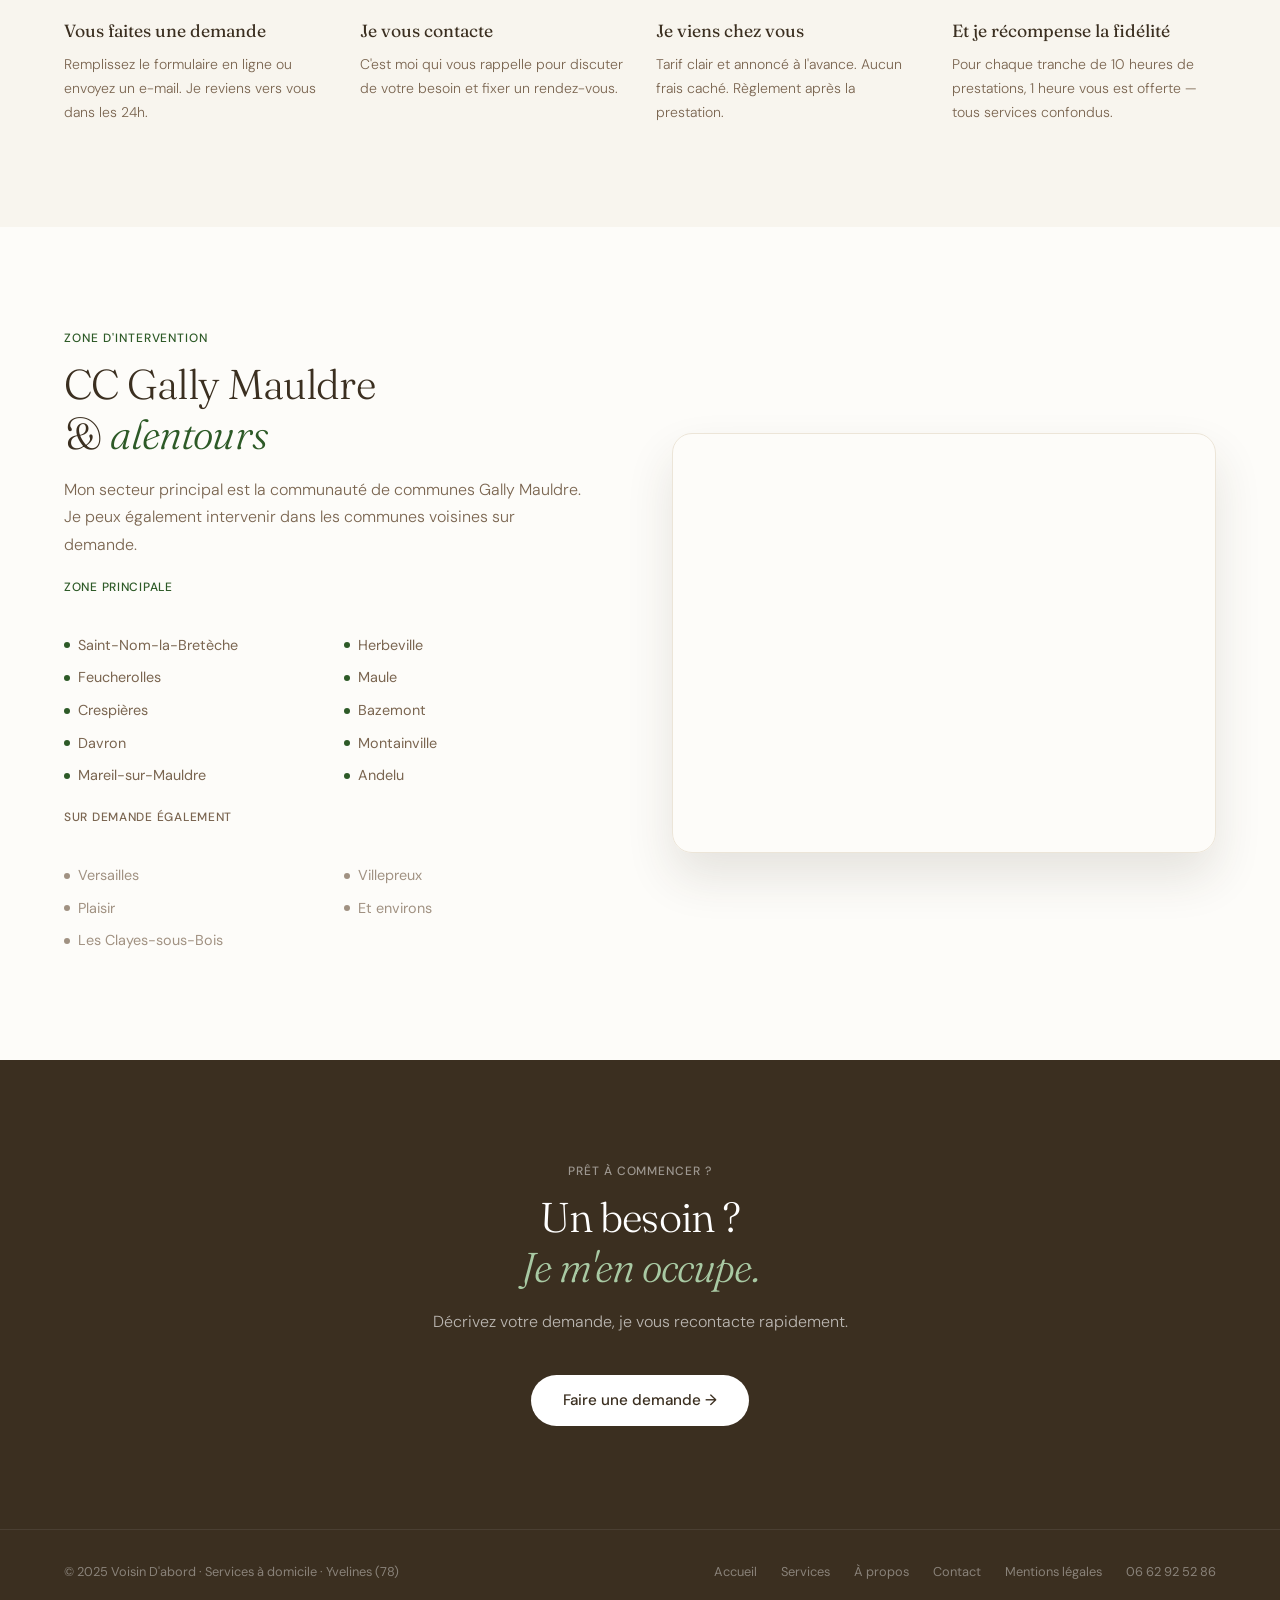
==== commit 61b27a7f: "Phase 1 : Corrections critiques (favicon, Schema.org, images) - Ajout balises favicon sur toutes les" ====
--- a/index.html
+++ b/index.html
@@ -4,7 +4,7 @@
   <meta charset="UTF-8" />
   <meta name="viewport" content="width=device-width, initial-scale=1.0" />
   <title>Services à domicile Yvelines (78) — Voisin D'abord</title>
-  <meta name="description" content="Baby-sitting, jardinage, nettoyage Karcher et voiture à domicile dans les Yvelines. Déclaré SAP — crédit d'impôt 50%. Secteur Gally Mauldre, Saint-Nom-la-Bretèche, Feucherolles." />
+  <meta name="description" content="Baby-sitting, jardinage, nettoyage Karcher à domicile dans les Yvelines. Déclaré SAP — crédit d'impôt 50%. Secteur Gally Mauldre, Saint-Nom-la-Bretèche." />
   <meta name="keywords" content="services à domicile Yvelines, baby-sitting Saint-Nom-la-Bretèche, jardinage Feucherolles, nettoyage Karcher 78, Gally Mauldre" />
   <script>if(location.hostname==='voisindabord.fr')location.replace('https://www.voisindabord.fr'+location.pathname+location.search);</script>
   <link rel="canonical" href="https://www.voisindabord.fr/" />
@@ -15,6 +15,10 @@
   <meta property="og:title" content="Services à domicile Yvelines — Voisin D'abord" />
   <meta property="og:description" content="Baby-sitting, jardinage, nettoyage Karcher et voiture à domicile dans les Yvelines. Déclaré SAP — crédit d'impôt 50%." />
   <meta property="og:image" content="https://www.voisindabord.fr/img-jardinage.jpg" />
+  <link rel="icon" type="image/png" sizes="32x32" href="/favicon-32x32.png">
+  <link rel="icon" type="image/png" sizes="16x16" href="/favicon-16x16.png">
+  <link rel="apple-touch-icon" sizes="180x180" href="/apple-touch-icon.png">
+  <link rel="manifest" href="/site.webmanifest">
   <link rel="preconnect" href="https://fonts.googleapis.com" />
   <link rel="preconnect" href="https://fonts.gstatic.com" crossorigin />
   <link href="https://fonts.googleapis.com/css2?family=Fraunces:ital,wght@0,300;0,400;0,600;1,300;1,400&family=DM+Sans:wght@300;400;500&display=swap" rel="stylesheet" />
@@ -34,40 +38,6 @@
       --r: 0.5rem;
     }
 
-    /* ── NAV ── */
-    nav { position: sticky; top: 0; z-index: 100; background: var(--blanc); border-bottom: 1px solid var(--brun-pale); padding: 0 clamp(1.5rem, 5vw, 4rem); display: flex; align-items: center; height: 64px; }
-    .nav-logo { font-family: 'Fraunces', serif; font-size: 1.25rem; font-weight: 600; color: var(--vert); text-decoration: none; letter-spacing: -0.01em; flex-shrink: 0; }
-    .nav-logo span { color: var(--brun); }
-    .nav-links { display: flex; gap: 2rem; list-style: none; flex: 1; justify-content: center; margin: 0; padding: 0; }
-    .nav-links a { text-decoration: none; color: var(--brun-mid); font-size: 0.9rem; font-weight: 400; transition: color 0.2s; }
-    .nav-links a:hover, .nav-links a.active { color: var(--vert); }
-    .nav-right { display: flex; align-items: center; gap: 0.75rem; flex-shrink: 0; }
-    .nav-tel { color: var(--brun-mid); text-decoration: none; font-size: 0.9rem; opacity: 0.85; white-space: nowrap; display: inline-flex; align-items: center; gap: 4px; }
-    .nav-tel:hover { opacity: 1; color: var(--vert); }
-    .nav-tel-mobile { display: none; }
-    .nav-cta { background: var(--vert); color: #fff; padding: 0.5rem 1.2rem; border-radius: 100px; text-decoration: none; font-size: 0.875rem; font-weight: 500; transition: background 0.2s; white-space: nowrap; }
-    .nav-cta:hover { background: var(--vert-clair); }
-    .nav-burger { display: none; background: none; border: none; cursor: pointer; padding: 6px; flex-direction: column; gap: 5px; }
-    .nav-burger span { display: block; width: 22px; height: 2px; background: var(--vert); border-radius: 2px; transition: transform 0.25s, opacity 0.2s; }
-    .nav-burger.open span:nth-child(1) { transform: translateY(7px) rotate(45deg); }
-    .nav-burger.open span:nth-child(2) { opacity: 0; transform: scaleX(0); }
-    .nav-burger.open span:nth-child(3) { transform: translateY(-7px) rotate(-45deg); }
-    @media (max-width: 768px) {
-      /* nav tel */
-      .nav-tel-desktop { display: none !important; }
-      .nav-tel-mobile { display: flex !important; align-items: center; justify-content: center; }
-      .nav-tel { width: 36px; height: 36px; background: var(--vert-pale); border-radius: 50%; display: flex; align-items: center; justify-content: center; padding: 0; }
-      .nav-tel svg { stroke: var(--vert); width: 18px; height: 18px; }
-      .nav-links { display: none; position: fixed; top: 64px; left: 0; right: 0; flex-direction: column; justify-content: flex-start; gap: 0; background: var(--blanc); border-bottom: 1px solid var(--brun-pale); box-shadow: 0 8px 24px rgba(59,47,32,0.08); z-index: 999; flex: none; }
-      .nav-links.open { display: flex; }
-      .nav-links li a { display: block; padding: 0.9rem 1.5rem; font-size: 0.95rem; border-bottom: 1px solid var(--brun-pale); }
-      .nav-links li:last-child a { border-bottom: none; }
-      .nav-cta { display: none; }
-      .nav-right { margin-left: auto; display: flex; align-items: center; gap: 0.5rem; }
-      .nav-burger { display: flex; }
-    }
-    /* ── FIN NAV ── */
-
     html { scroll-behavior: smooth; }
 
     body {
@@ -78,7 +48,65 @@
       line-height: 1.6;
     }
 
-    
+    /* NAV */
+    nav {
+      position: sticky; top: 0; z-index: 100;
+      background: var(--blanc);
+      border-bottom: 1px solid var(--brun-pale);
+      box-shadow: 0 2px 20px rgba(59,47,32,0.06);
+      padding: 0 clamp(1.5rem, 5vw, 4rem);
+      display: flex; align-items: center; justify-content: space-between;
+      height: 72px;
+    }
+    .nav-logo {
+      font-family: 'Fraunces', serif;
+      font-size: 1.65rem; font-weight: 600;
+      color: var(--vert); text-decoration: none;
+      letter-spacing: -0.02em;
+    }
+    .nav-logo span { color: var(--brun); }
+    .nav-logo-img { height: 42px; width: auto; display: block; }
+    .nav-links { display: flex; gap: 2rem; list-style: none; }
+    .nav-links a {
+      text-decoration: none; color: var(--brun-mid);
+      font-size: 0.875rem; font-weight: 300;
+      transition: color 0.2s;
+    }
+    .nav-links a:hover { color: var(--vert); }
+    .nav-cta {
+      background: var(--vert); color: #fff;
+      padding: 0.65rem 1.6rem; border-radius: 100px;
+      text-decoration: none; font-size: 0.925rem; font-weight: 500;
+      box-shadow: 0 2px 10px rgba(45,90,39,0.22);
+      transition: background 0.2s, transform 0.15s, box-shadow 0.2s;
+    }
+    .nav-cta:hover { background: var(--vert-clair); transform: translateY(-1px); box-shadow: 0 4px 16px rgba(45,90,39,0.3); }
+    .nav-tel { color: var(--brun); text-decoration: none; white-space: nowrap; }
+    .nav-tel:hover { color: var(--vert); }
+    .nav-tel:hover svg { stroke: var(--vert); }
+    .nav-tel-mobile { display: none; }
+    .nav-tel-desktop {
+      display: inline-flex; align-items: center; gap: 0.4rem;
+      font-size: 0.925rem; font-weight: 500;
+    }
+
+    /* NAV BURGER */
+    .nav-right { display: flex; align-items: center; gap: 1rem; }
+    .nav-burger {
+      display: none;
+      background: none; border: none; cursor: pointer;
+      padding: 6px; flex-direction: column; gap: 5px;
+      border-radius: var(--r);
+    }
+    .nav-burger span {
+      display: block; width: 22px; height: 2px;
+      background: var(--vert); border-radius: 2px;
+      transition: transform 0.25s, opacity 0.2s, transform 0.25s;
+    }
+    .nav-burger.open span:nth-child(1) { transform: translateY(7px) rotate(45deg); }
+    .nav-burger.open span:nth-child(2) { opacity: 0; transform: scaleX(0); }
+    .nav-burger.open span:nth-child(3) { transform: translateY(-7px) rotate(-45deg); }
+
     /* HERO */
     .hero {
       min-height: 88vh;
@@ -342,22 +370,181 @@
     footer p { color: rgba(255,255,255,0.4); font-size: 0.8rem; }
     .footer-links { display: flex; gap: 1.5rem; }
     .footer-links a { color: rgba(255,255,255,0.4); text-decoration: none; font-size: 0.8rem; transition: color 0.2s; }
-    .footer-links a:hover { color: rgba(255,255,255,0.8); 
-            /* footer mobile */
-      footer { flex-direction: column; align-items: flex-start; gap: 1rem; padding: 2rem 1.5rem; }
-      .footer-links { flex-direction: column; gap: 0; width: 100%; }
-      .footer-links a { display: block; padding: 0.7rem 0; border-bottom: 1px solid rgba(255,255,255,0.08); font-size: 0.95rem; }
-      .footer-links a:last-child { border-bottom: none; color: rgba(255,255,255,0.8); font-weight: 500; padding-top: 1rem; margin-top: 0.25rem; }
-    }
+    .footer-links a:hover { color: rgba(255,255,255,0.8); }
 
     /* MOBILE */
-    
+    @media (max-width: 768px) {
+      .hero { grid-template-columns: 1fr; gap: 2.5rem; min-height: auto; padding-top: 3rem; }
+      .hero-image { max-height: 320px; aspect-ratio: 3/2; }
+      .nav-links {
+        display: none;
+        position: absolute; top: 72px; left: 0; right: 0;
+        flex-direction: column; gap: 0;
+        background: var(--blanc); border-bottom: 1px solid var(--brun-pale);
+        box-shadow: 0 8px 24px rgba(59,47,32,0.08);
+        z-index: 99;
+      }
+      .nav-links.open { display: flex; }
+      .nav-links li a {
+        display: block;
+        padding: 0.9rem clamp(1.5rem, 5vw, 4rem);
+        font-size: 0.95rem; border-bottom: 1px solid var(--brun-pale);
+      }
+      .nav-links li:last-child a { border-bottom: none; }
+      .zone-grid { grid-template-columns: 1fr; gap: 2.5rem; }
+      .hero-stats { gap: 1.5rem; }
+      .banner-big-num { display: none; }
+
+      /* NAV mobile */
+      .nav-logo { white-space: nowrap; line-height: 1.2; font-size: 1.35rem; }
+      .nav-right { display: flex; align-items: center; gap: 0.5rem; }
+      .nav-tel-desktop { display: none; }
+      .nav-tel-mobile { display: flex; align-items: center; justify-content: center; }
+      .nav-tel {
+        width: 36px; height: 36px;
+        background: var(--vert-pale);
+        border-radius: 50%;
+        display: flex; align-items: center; justify-content: center;
+        padding: 0; opacity: 1; color: var(--vert);
+      }
+      .nav-tel svg { stroke: var(--vert); }
+      .nav-cta { display: none; }
+      .nav-burger { display: flex; }
+
+      /* FOOTER mobile */
+      footer {
+        flex-direction: column;
+        align-items: flex-start;
+        gap: 1.5rem;
+        padding: 2rem 1.5rem;
+      }
+      .footer-links {
+        flex-direction: column;
+        gap: 0;
+        width: 100%;
+      }
+      .footer-links a {
+        padding: 0.6rem 0;
+        border-bottom: 1px solid rgba(255,255,255,0.06);
+        font-size: 0.9rem;
+      }
+      .footer-links a:last-child {
+        border-bottom: none;
+        color: rgba(255,255,255,0.7);
+        font-weight: 500;
+        padding-top: 1rem;
+        margin-top: 0.25rem;
+      }
+    }
   </style>
-  <link rel="apple-touch-icon" sizes="180x180" href="apple-touch-icon.png">
-  <link rel="icon" type="image/png" sizes="32x32" href="favicon-32x32.png">
-  <link rel="icon" type="image/png" sizes="16x16" href="favicon-16x16.png">
-  <link rel="icon" href="favicon.ico">
-  <link rel="manifest" href="site.webmanifest">
+  <script type="application/ld+json">
+  {
+    "@context": "https://schema.org",
+    "@type": "LocalBusiness",
+    "@id": "https://www.voisindabord.fr/#business",
+    "name": "Voisin D'abord",
+    "description": "Services à domicile dans les Yvelines : baby-sitting, jardinage, nettoyage Karcher, pet-sitting, nettoyage voiture, gouttières, montage de meubles, petits travaux. Déclaré Services à la Personne (SAP), crédit d'impôt 50%.",
+    "url": "https://www.voisindabord.fr",
+    "telephone": "+33662925286",
+    "priceRange": "€",
+    "areaServed": [
+      { "@type": "City", "name": "Saint-Nom-la-Bretèche", "addressCountry": "FR" },
+      { "@type": "City", "name": "Feucherolles", "addressCountry": "FR" },
+      { "@type": "City", "name": "Crespières", "addressCountry": "FR" },
+      { "@type": "City", "name": "Davron", "addressCountry": "FR" },
+      { "@type": "City", "name": "Mareil-sur-Mauldre", "addressCountry": "FR" },
+      { "@type": "City", "name": "Herbeville", "addressCountry": "FR" },
+      { "@type": "City", "name": "Maule", "addressCountry": "FR" },
+      { "@type": "City", "name": "Bazemont", "addressCountry": "FR" },
+      { "@type": "City", "name": "Versailles", "addressCountry": "FR" },
+      { "@type": "City", "name": "Plaisir", "addressCountry": "FR" },
+      { "@type": "AdministrativeArea", "name": "Yvelines", "addressCountry": "FR" }
+    ],
+    "hasOfferCatalog": {
+      "@type": "OfferCatalog",
+      "name": "Services à domicile Yvelines",
+      "itemListElement": [
+        {
+          "@type": "Offer",
+          "itemOffered": {
+            "@type": "Service",
+            "name": "Baby-sitting",
+            "description": "Garde d'enfants à domicile dans les Yvelines"
+          },
+          "priceSpecification": {
+            "@type": "UnitPriceSpecification",
+            "price": "12.00",
+            "priceCurrency": "EUR",
+            "unitText": "heure"
+          }
+        },
+        {
+          "@type": "Offer",
+          "itemOffered": {
+            "@type": "Service",
+            "name": "Pet-sitting",
+            "description": "Garde et promenades d'animaux de compagnie à domicile"
+          },
+          "priceSpecification": {
+            "@type": "UnitPriceSpecification",
+            "price": "12.00",
+            "priceCurrency": "EUR",
+            "unitText": "heure"
+          }
+        },
+        {
+          "@type": "Offer",
+          "itemOffered": {
+            "@type": "Service",
+            "name": "Jardinage",
+            "description": "Tonte, taille de haies, entretien de jardin à domicile"
+          }
+        },
+        {
+          "@type": "Offer",
+          "itemOffered": {
+            "@type": "Service",
+            "name": "Nettoyage Karcher",
+            "description": "Nettoyage haute pression terrasses, allées et façades"
+          }
+        },
+        {
+          "@type": "Offer",
+          "itemOffered": {
+            "@type": "Service",
+            "name": "Nettoyage de voiture",
+            "description": "Nettoyage extérieur et intérieur de véhicule à domicile"
+          }
+        },
+        {
+          "@type": "Offer",
+          "itemOffered": {
+            "@type": "Service",
+            "name": "Nettoyage de gouttières",
+            "description": "Débouchage et nettoyage de gouttières"
+          }
+        },
+        {
+          "@type": "Offer",
+          "itemOffered": {
+            "@type": "Service",
+            "name": "Montage de meubles",
+            "description": "Assemblage et montage de meubles en kit à domicile"
+          }
+        },
+        {
+          "@type": "Offer",
+          "itemOffered": {
+            "@type": "Service",
+            "name": "Petits travaux",
+            "description": "Bricolage et petites réparations à domicile"
+          }
+        }
+      ]
+    }
+  }
+  </script>
+  <link rel="preload" as="image" href="img-jardinage.jpg" />
 </head>
 <body>
 
@@ -365,16 +552,21 @@
 <nav>
   <a href="index.html" class="nav-logo">Voisin <span>D'abord</span></a>
   <ul class="nav-links" id="navLinks">
-    <li><a href="index.html" class="active">Accueil</a></li>
+    <li><a href="index.html">Accueil</a></li>
     <li><a href="services.html">Services</a></li>
     <li><a href="a-propos.html">À propos</a></li>
     <li><a href="contact.html">Contact</a></li>
   </ul>
+  <a href="tel:+33662925286" class="nav-tel" aria-label="Appeler le 06 62 92 52 86">
+    <span class="nav-tel-desktop">
+      <svg width="15" height="15" viewBox="0 0 24 24" fill="none" stroke="#2d5a27" stroke-width="2" stroke-linecap="round" stroke-linejoin="round" aria-hidden="true"><path d="M22 16.92v3a2 2 0 0 1-2.18 2 19.79 19.79 0 0 1-8.63-3.07A19.5 19.5 0 0 1 4.69 12a19.79 19.79 0 0 1-3.07-8.67A2 2 0 0 1 3.6 1.27h3a2 2 0 0 1 2 1.72c.127.96.361 1.903.7 2.81a2 2 0 0 1-.45 2.11L7.91 8.91a16 16 0 0 0 6 6l.91-.91a2 2 0 0 1 2.11-.45c.907.339 1.85.573 2.81.7A2 2 0 0 1 22 16.92z"/></svg>
+      06 62 92 52 86
+    </span>
+    <span class="nav-tel-mobile">
+      <svg viewBox="0 0 24 24" fill="none" stroke="currentColor" stroke-width="2" stroke-linecap="round" stroke-linejoin="round" width="18" height="18"><path d="M22 16.92v3a2 2 0 0 1-2.18 2 19.79 19.79 0 0 1-8.63-3.07A19.5 19.5 0 0 1 4.69 12a19.79 19.79 0 0 1-3.07-8.67A2 2 0 0 1 3.6 1.27h3a2 2 0 0 1 2 1.72c.127.96.361 1.903.7 2.81a2 2 0 0 1-.45 2.11L7.91 8.91a16 16 0 0 0 6 6l.91-.91a2 2 0 0 1 2.11-.45c.907.339 1.85.573 2.81.7A2 2 0 0 1 22 16.92z"/></svg>
+    </span>
+  </a>
   <div class="nav-right">
-        <a href="tel:+33662925286" class="nav-tel" aria-label="Appeler le 06 62 92 52 86">
-      <span class="nav-tel-desktop"><svg viewBox="0 0 24 24" fill="none" stroke="#2d5a27" stroke-width="2" stroke-linecap="round" stroke-linejoin="round" width="14" height="14"><path d="M22 16.92v3a2 2 0 0 1-2.18 2 19.79 19.79 0 0 1-8.63-3.07A19.5 19.5 0 0 1 4.69 12a19.79 19.79 0 0 1-3.07-8.67A2 2 0 0 1 3.6 1.27h3a2 2 0 0 1 2 1.72c.127.96.361 1.903.7 2.81a2 2 0 0 1-.45 2.11L7.91 8.91a16 16 0 0 0 6 6l.91-.91a2 2 0 0 1 2.11-.45c.907.339 1.85.573 2.81.7A2 2 0 0 1 22 16.92z"/></svg>06 62 92 52 86</span>
-      <span class="nav-tel-mobile"><svg viewBox="0 0 24 24" fill="none" stroke="currentColor" stroke-width="2" stroke-linecap="round" stroke-linejoin="round" width="18" height="18"><path d="M22 16.92v3a2 2 0 0 1-2.18 2 19.79 19.79 0 0 1-8.63-3.07A19.5 19.5 0 0 1 4.69 12a19.79 19.79 0 0 1-3.07-8.67A2 2 0 0 1 3.6 1.27h3a2 2 0 0 1 2 1.72c.127.96.361 1.903.7 2.81a2 2 0 0 1-.45 2.11L7.91 8.91a16 16 0 0 0 6 6l.91-.91a2 2 0 0 1 2.11-.45c.907.339 1.85.573 2.81.7A2 2 0 0 1 22 16.92z"/></svg></span>
-    </a>
     <a href="contact.html" class="nav-cta">Demander un devis</a>
     <button class="nav-burger" id="navBurger" aria-label="Ouvrir le menu" aria-expanded="false">
       <span></span><span></span><span></span>
@@ -408,7 +600,7 @@
     </div>
   </div>
   <div class="hero-image">
-    <img src="img-jardinage.jpg" alt="Jardin soigné dans les Yvelines" loading="eager" />
+    <img src="img-jardinage.jpg" alt="Jardin soigné dans les Yvelines" loading="eager" fetchpriority="high" decoding="sync" width="800" height="1000" />
     <div class="hero-image-badge">
       <div class="badge-icon">
         <svg viewBox="0 0 24 24" fill="none" stroke-width="2" stroke-linecap="round" stroke-linejoin="round"><path d="M12 22s8-4 8-10V5l-8-3-8 3v7c0 6 8 10 8 10z"/></svg>
@@ -431,7 +623,7 @@
   <div class="services-grid">
     <a href="services.html#baby" class="service-card">
       <div class="service-img">
-        <img src="img-babysitting.jpg" alt="Baby-sitting" loading="lazy" />
+        <img src="img-babysitting.jpg" alt="Baby-sitting" loading="lazy" decoding="async" width="600" height="338" />
       </div>
       <div class="service-body">
         <div class="service-name">Baby-sitting</div>
@@ -441,7 +633,7 @@
     </a>
     <a href="services.html#pet" class="service-card">
       <div class="service-img">
-        <img src="img-petsitting.jpg" alt="Pet-sitting" loading="lazy" />
+        <img src="img-petsitting.jpg" alt="Pet-sitting" loading="lazy" decoding="async" width="600" height="338" />
       </div>
       <div class="service-body">
         <div class="service-name">Pet-sitting</div>
@@ -451,7 +643,7 @@
     </a>
     <a href="services.html#jardin" class="service-card">
       <div class="service-img">
-        <img src="img-jardinage.jpg" alt="Jardinage" loading="lazy" />
+        <img src="img-jardinage.jpg" alt="Jardinage" loading="lazy" decoding="async" width="600" height="338" />
       </div>
       <div class="service-body">
         <div class="service-name">Jardinage</div>
@@ -461,7 +653,7 @@
     </a>
     <a href="services.html#karcher" class="service-card">
       <div class="service-img">
-        <img src="img-karcher.jpg" alt="Nettoyage Karcher" loading="lazy" />
+        <img src="img-karcher.jpg" alt="Nettoyage Karcher" loading="lazy" decoding="async" width="600" height="338" />
       </div>
       <div class="service-body">
         <div class="service-name">Nettoyage Karcher</div>
@@ -471,7 +663,7 @@
     </a>
     <a href="services.html#voiture" class="service-card">
       <div class="service-img">
-        <img src="img-voiture.jpg" alt="Nettoyage voiture" loading="lazy" />
+        <img src="img-voiture.jpg" alt="Nettoyage voiture" loading="lazy" decoding="async" width="600" height="338" />
       </div>
       <div class="service-body">
         <div class="service-name">Nettoyage voiture</div>
@@ -481,7 +673,7 @@
     </a>
     <a href="services.html#gouttieres" class="service-card">
       <div class="service-img">
-        <img src="img-gouttieres.jpg" alt="Nettoyage gouttières" loading="lazy" />
+        <img src="img-gouttieres.jpg" alt="Nettoyage gouttières" loading="lazy" decoding="async" width="600" height="338" />
       </div>
       <div class="service-body">
         <div class="service-name">Nettoyage gouttières</div>
@@ -491,7 +683,7 @@
     </a>
     <a href="services.html#meubles" class="service-card">
       <div class="service-img">
-        <img src="https://images.unsplash.com/photo-1555041469-a586c61ea9bc?w=600&q=75" alt="Montage de meubles" loading="lazy" />
+        <img src="https://images.unsplash.com/photo-1555041469-a586c61ea9bc?w=600&q=75" alt="Montage de meubles" loading="lazy" decoding="async" width="600" height="338" />
       </div>
       <div class="service-body">
         <div class="service-name">Montage de meubles</div>
@@ -501,7 +693,7 @@
     </a>
     <a href="services.html#travaux" class="service-card">
       <div class="service-img">
-        <img src="https://images.unsplash.com/photo-1504148455328-c376907d081c?w=600&q=75" alt="Petits travaux" loading="lazy" />
+        <img src="https://images.unsplash.com/photo-1504148455328-c376907d081c?w=600&q=75" alt="Petits travaux" loading="lazy" decoding="async" width="600" height="338" />
       </div>
       <div class="service-body">
         <div class="service-name">Petits travaux</div>
@@ -682,34 +874,5 @@
   map.on('focus', function() { map.scrollWheelZoom.enable(); });
   map.on('blur', function() { map.scrollWheelZoom.disable(); });
 </script>
-<script>
-  (function() {
-    var burger = document.getElementById('navBurger');
-    var navLinks = document.getElementById('navLinks');
-    if (!burger || !navLinks) return;
-    burger.addEventListener('click', function() {
-      var isOpen = navLinks.classList.toggle('open');
-      burger.classList.toggle('open', isOpen);
-      burger.setAttribute('aria-expanded', String(isOpen));
-      burger.setAttribute('aria-label', isOpen ? 'Fermer le menu' : 'Ouvrir le menu');
-    });
-    navLinks.querySelectorAll('a').forEach(function(link) {
-      link.addEventListener('click', function() {
-        navLinks.classList.remove('open');
-        burger.classList.remove('open');
-        burger.setAttribute('aria-expanded', 'false');
-        burger.setAttribute('aria-label', 'Ouvrir le menu');
-      });
-    });
-    document.addEventListener('click', function(e) {
-      if (!e.target.closest('nav')) {
-        navLinks.classList.remove('open');
-        burger.classList.remove('open');
-        burger.setAttribute('aria-expanded', 'false');
-        burger.setAttribute('aria-label', 'Ouvrir le menu');
-      }
-    });
-  })();
-</script>
 </body>
 </html>
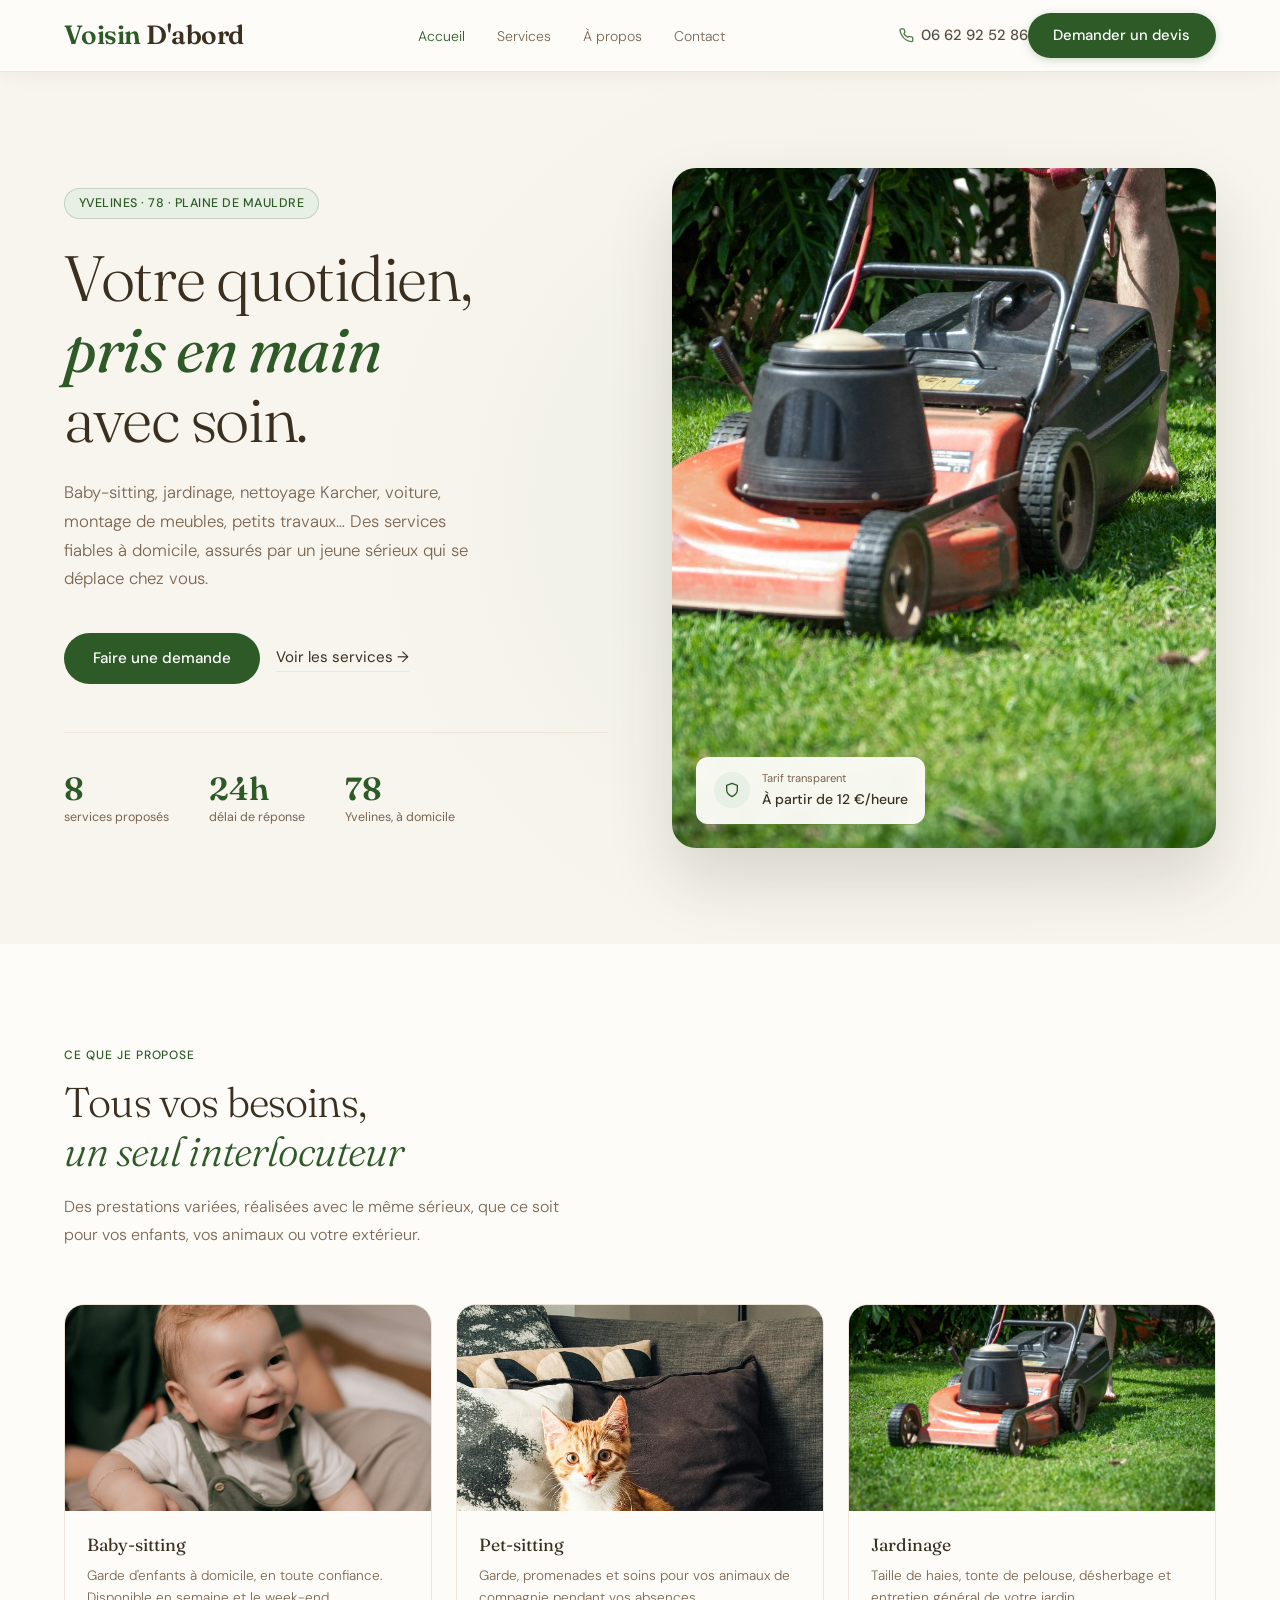
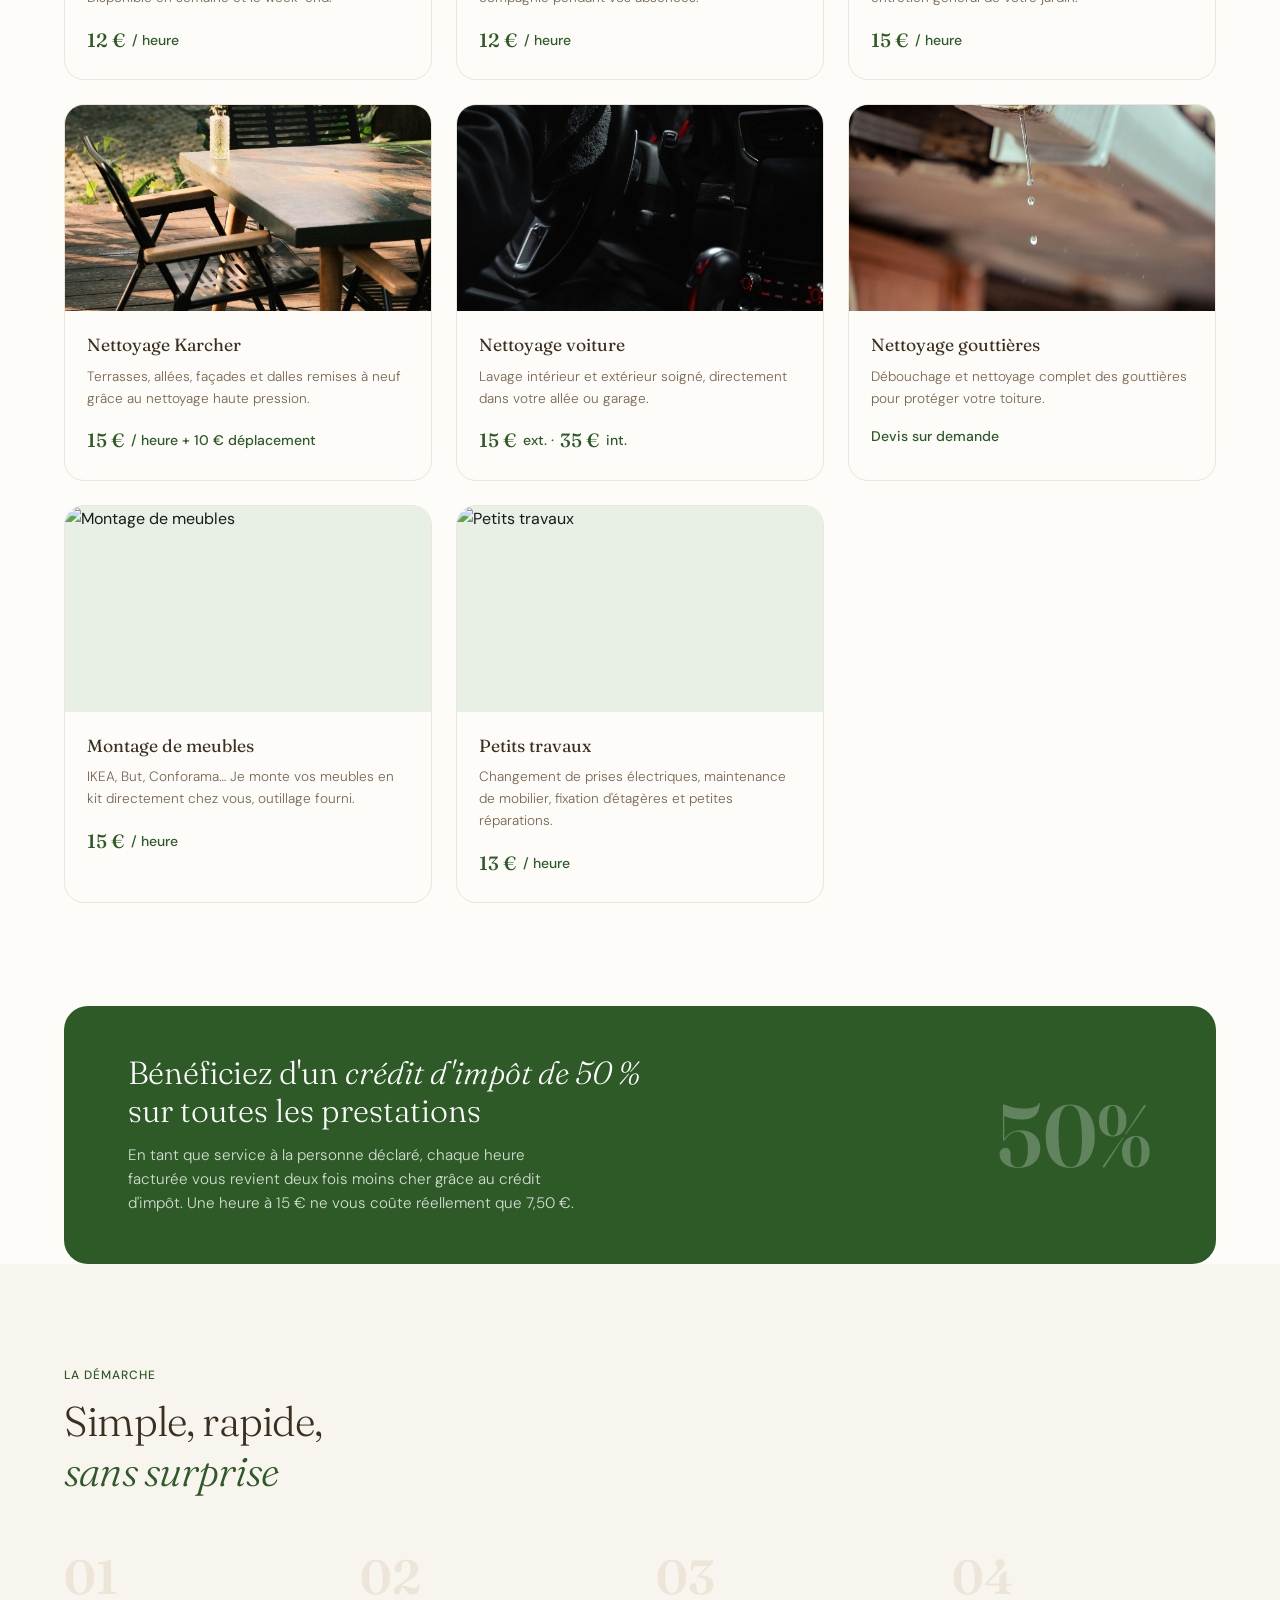
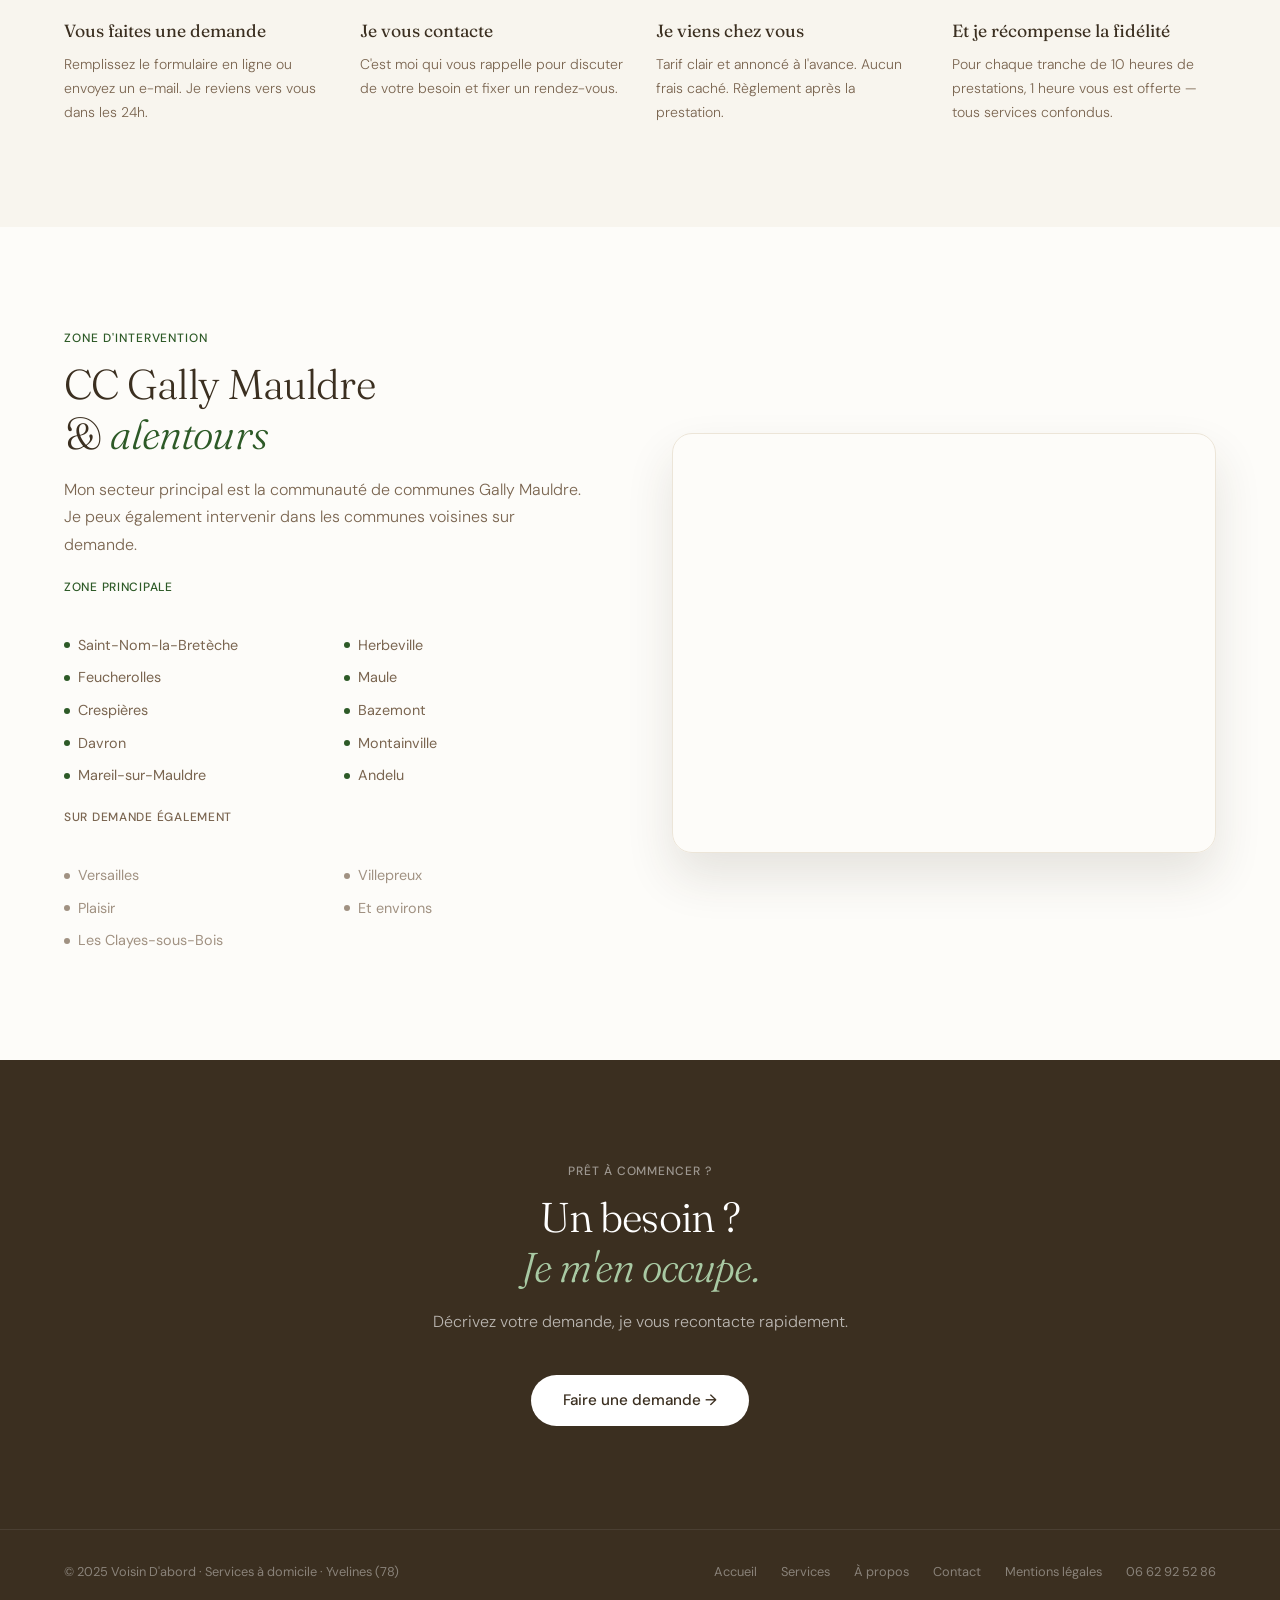
==== commit a7b1d299: "Merge branch 'main' of https://github.com/Gator7860/voisin-dabord" ====
--- a/index.html
+++ b/index.html
@@ -38,6 +38,40 @@
       --r: 0.5rem;
     }
 
+    /* ── NAV ── */
+    nav { position: sticky; top: 0; z-index: 100; background: var(--blanc); border-bottom: 1px solid var(--brun-pale); padding: 0 clamp(1.5rem, 5vw, 4rem); display: flex; align-items: center; height: 64px; }
+    .nav-logo { font-family: 'Fraunces', serif; font-size: 1.25rem; font-weight: 600; color: var(--vert); text-decoration: none; letter-spacing: -0.01em; flex-shrink: 0; }
+    .nav-logo span { color: var(--brun); }
+    .nav-links { display: flex; gap: 2rem; list-style: none; flex: 1; justify-content: center; margin: 0; padding: 0; }
+    .nav-links a { text-decoration: none; color: var(--brun-mid); font-size: 0.9rem; font-weight: 400; transition: color 0.2s; }
+    .nav-links a:hover, .nav-links a.active { color: var(--vert); }
+    .nav-right { display: flex; align-items: center; gap: 0.75rem; flex-shrink: 0; }
+    .nav-tel { color: var(--brun-mid); text-decoration: none; font-size: 0.9rem; opacity: 0.85; white-space: nowrap; display: inline-flex; align-items: center; gap: 4px; }
+    .nav-tel:hover { opacity: 1; color: var(--vert); }
+    .nav-tel-mobile { display: none; }
+    .nav-cta { background: var(--vert); color: #fff; padding: 0.5rem 1.2rem; border-radius: 100px; text-decoration: none; font-size: 0.875rem; font-weight: 500; transition: background 0.2s; white-space: nowrap; }
+    .nav-cta:hover { background: var(--vert-clair); }
+    .nav-burger { display: none; background: none; border: none; cursor: pointer; padding: 6px; flex-direction: column; gap: 5px; }
+    .nav-burger span { display: block; width: 22px; height: 2px; background: var(--vert); border-radius: 2px; transition: transform 0.25s, opacity 0.2s; }
+    .nav-burger.open span:nth-child(1) { transform: translateY(7px) rotate(45deg); }
+    .nav-burger.open span:nth-child(2) { opacity: 0; transform: scaleX(0); }
+    .nav-burger.open span:nth-child(3) { transform: translateY(-7px) rotate(-45deg); }
+    @media (max-width: 768px) {
+      /* nav tel */
+      .nav-tel-desktop { display: none !important; }
+      .nav-tel-mobile { display: flex !important; align-items: center; justify-content: center; }
+      .nav-tel { width: 36px; height: 36px; background: var(--vert-pale); border-radius: 50%; display: flex; align-items: center; justify-content: center; padding: 0; }
+      .nav-tel svg { stroke: var(--vert); width: 18px; height: 18px; }
+      .nav-links { display: none !important; position: fixed; top: 64px; left: 0; right: 0; flex-direction: column; justify-content: flex-start; gap: 0; background: var(--blanc); border-bottom: 1px solid var(--brun-pale); box-shadow: 0 8px 24px rgba(59,47,32,0.08); z-index: 999; flex: none; }
+      .nav-links.open { display: flex !important; }
+      .nav-links li a { display: block; padding: 0.9rem 1.5rem; font-size: 0.95rem; border-bottom: 1px solid var(--brun-pale); }
+      .nav-links li:last-child a { border-bottom: none; }
+      .nav-cta { display: none; }
+      .nav-right { margin-left: auto; display: flex; align-items: center; gap: 0.5rem; }
+      .nav-burger { display: flex; }
+    }
+    /* ── FIN NAV ── */
+
     html { scroll-behavior: smooth; }
 
     body {
@@ -370,7 +404,13 @@
     footer p { color: rgba(255,255,255,0.4); font-size: 0.8rem; }
     .footer-links { display: flex; gap: 1.5rem; }
     .footer-links a { color: rgba(255,255,255,0.4); text-decoration: none; font-size: 0.8rem; transition: color 0.2s; }
-    .footer-links a:hover { color: rgba(255,255,255,0.8); }
+    .footer-links a:hover { color: rgba(255,255,255,0.8); 
+            /* footer mobile */
+      footer { flex-direction: column; align-items: flex-start; gap: 1rem; padding: 2rem 1.5rem; }
+      .footer-links { flex-direction: column; gap: 0; width: 100%; }
+      .footer-links a { display: block; padding: 0.7rem 0; border-bottom: 1px solid rgba(255,255,255,0.08); font-size: 0.95rem; }
+      .footer-links a:last-child { border-bottom: none; color: rgba(255,255,255,0.8); font-weight: 500; padding-top: 1rem; margin-top: 0.25rem; }
+    }
 
     /* MOBILE */
     @media (max-width: 768px) {
@@ -552,7 +592,7 @@
 <nav>
   <a href="index.html" class="nav-logo">Voisin <span>D'abord</span></a>
   <ul class="nav-links" id="navLinks">
-    <li><a href="index.html">Accueil</a></li>
+    <li><a href="index.html" class="active">Accueil</a></li>
     <li><a href="services.html">Services</a></li>
     <li><a href="a-propos.html">À propos</a></li>
     <li><a href="contact.html">Contact</a></li>
@@ -874,5 +914,34 @@
   map.on('focus', function() { map.scrollWheelZoom.enable(); });
   map.on('blur', function() { map.scrollWheelZoom.disable(); });
 </script>
+<script>
+  (function() {
+    var burger = document.getElementById('navBurger');
+    var navLinks = document.getElementById('navLinks');
+    if (!burger || !navLinks) return;
+    burger.addEventListener('click', function() {
+      var isOpen = navLinks.classList.toggle('open');
+      burger.classList.toggle('open', isOpen);
+      burger.setAttribute('aria-expanded', String(isOpen));
+      burger.setAttribute('aria-label', isOpen ? 'Fermer le menu' : 'Ouvrir le menu');
+    });
+    navLinks.querySelectorAll('a').forEach(function(link) {
+      link.addEventListener('click', function() {
+        navLinks.classList.remove('open');
+        burger.classList.remove('open');
+        burger.setAttribute('aria-expanded', 'false');
+        burger.setAttribute('aria-label', 'Ouvrir le menu');
+      });
+    });
+    document.addEventListener('click', function(e) {
+      if (!e.target.closest('nav')) {
+        navLinks.classList.remove('open');
+        burger.classList.remove('open');
+        burger.setAttribute('aria-expanded', 'false');
+        burger.setAttribute('aria-label', 'Ouvrir le menu');
+      }
+    });
+  })();
+</script>
 </body>
 </html>
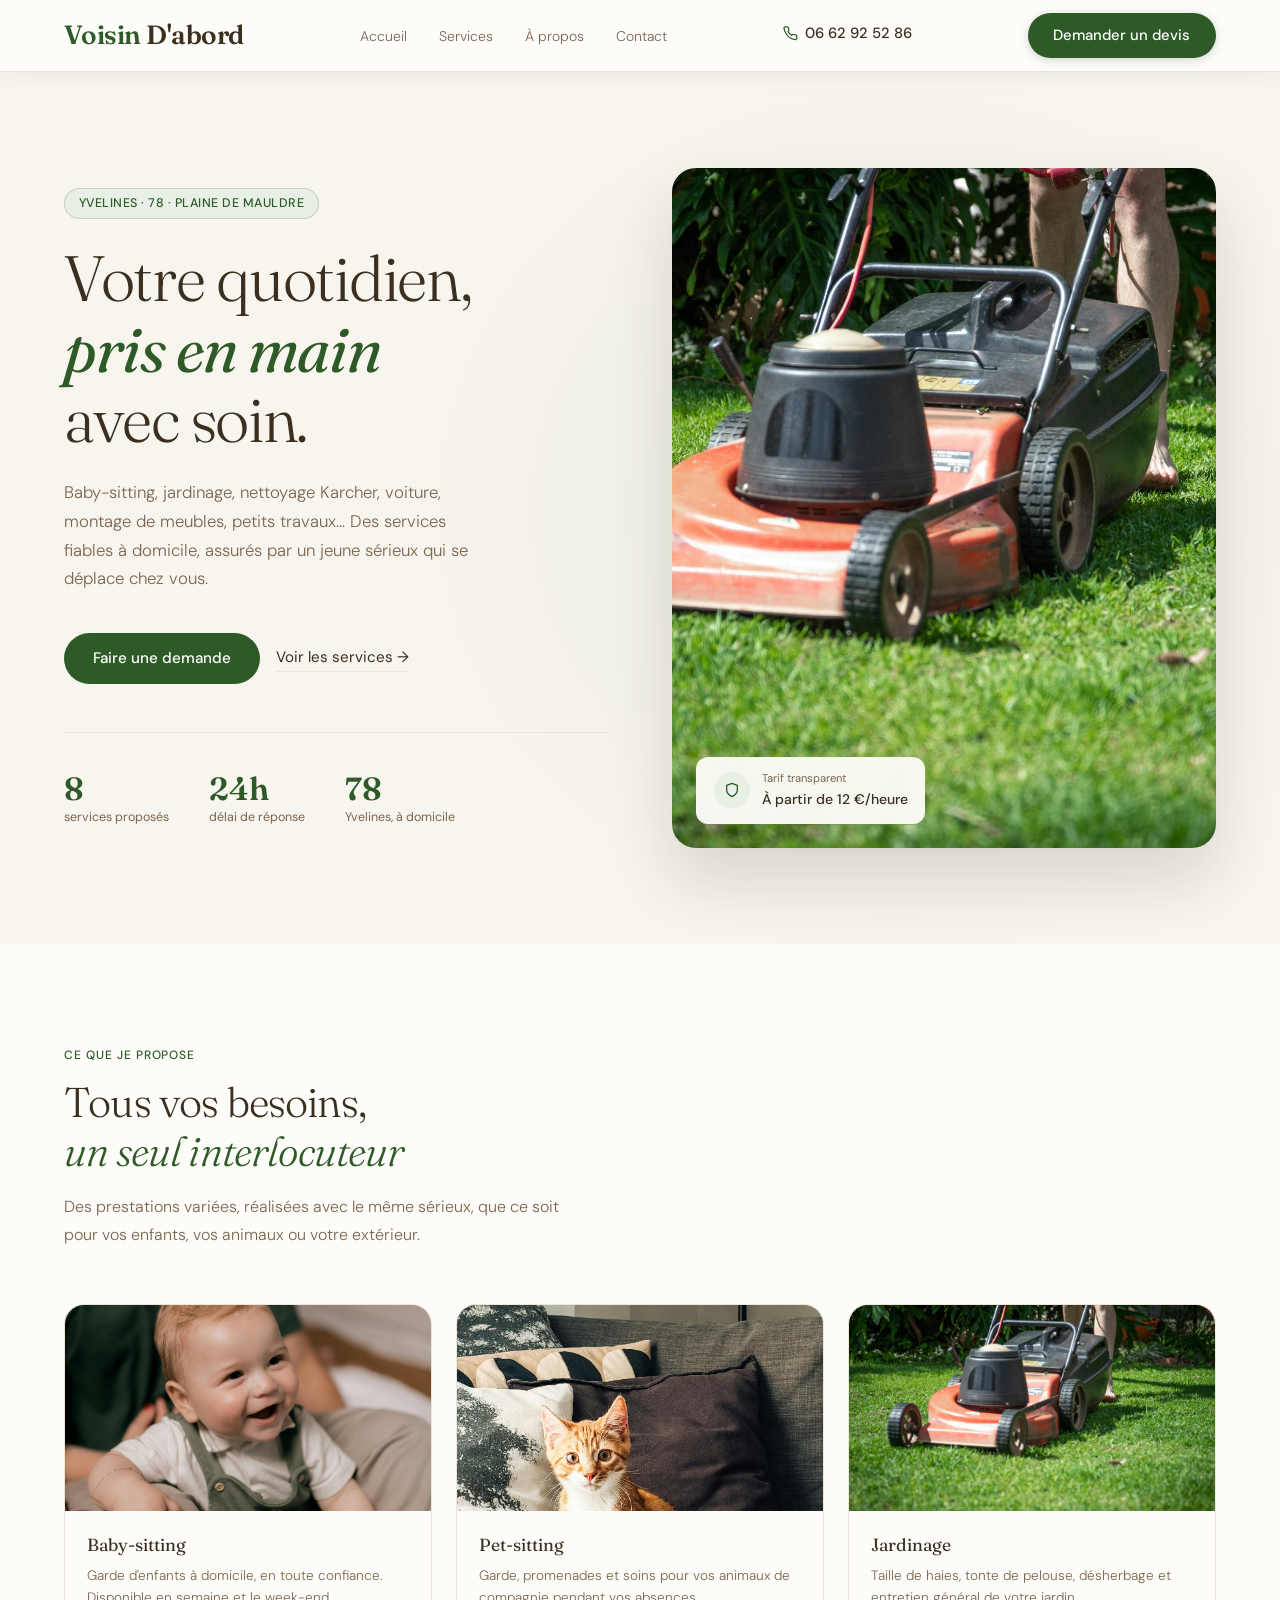
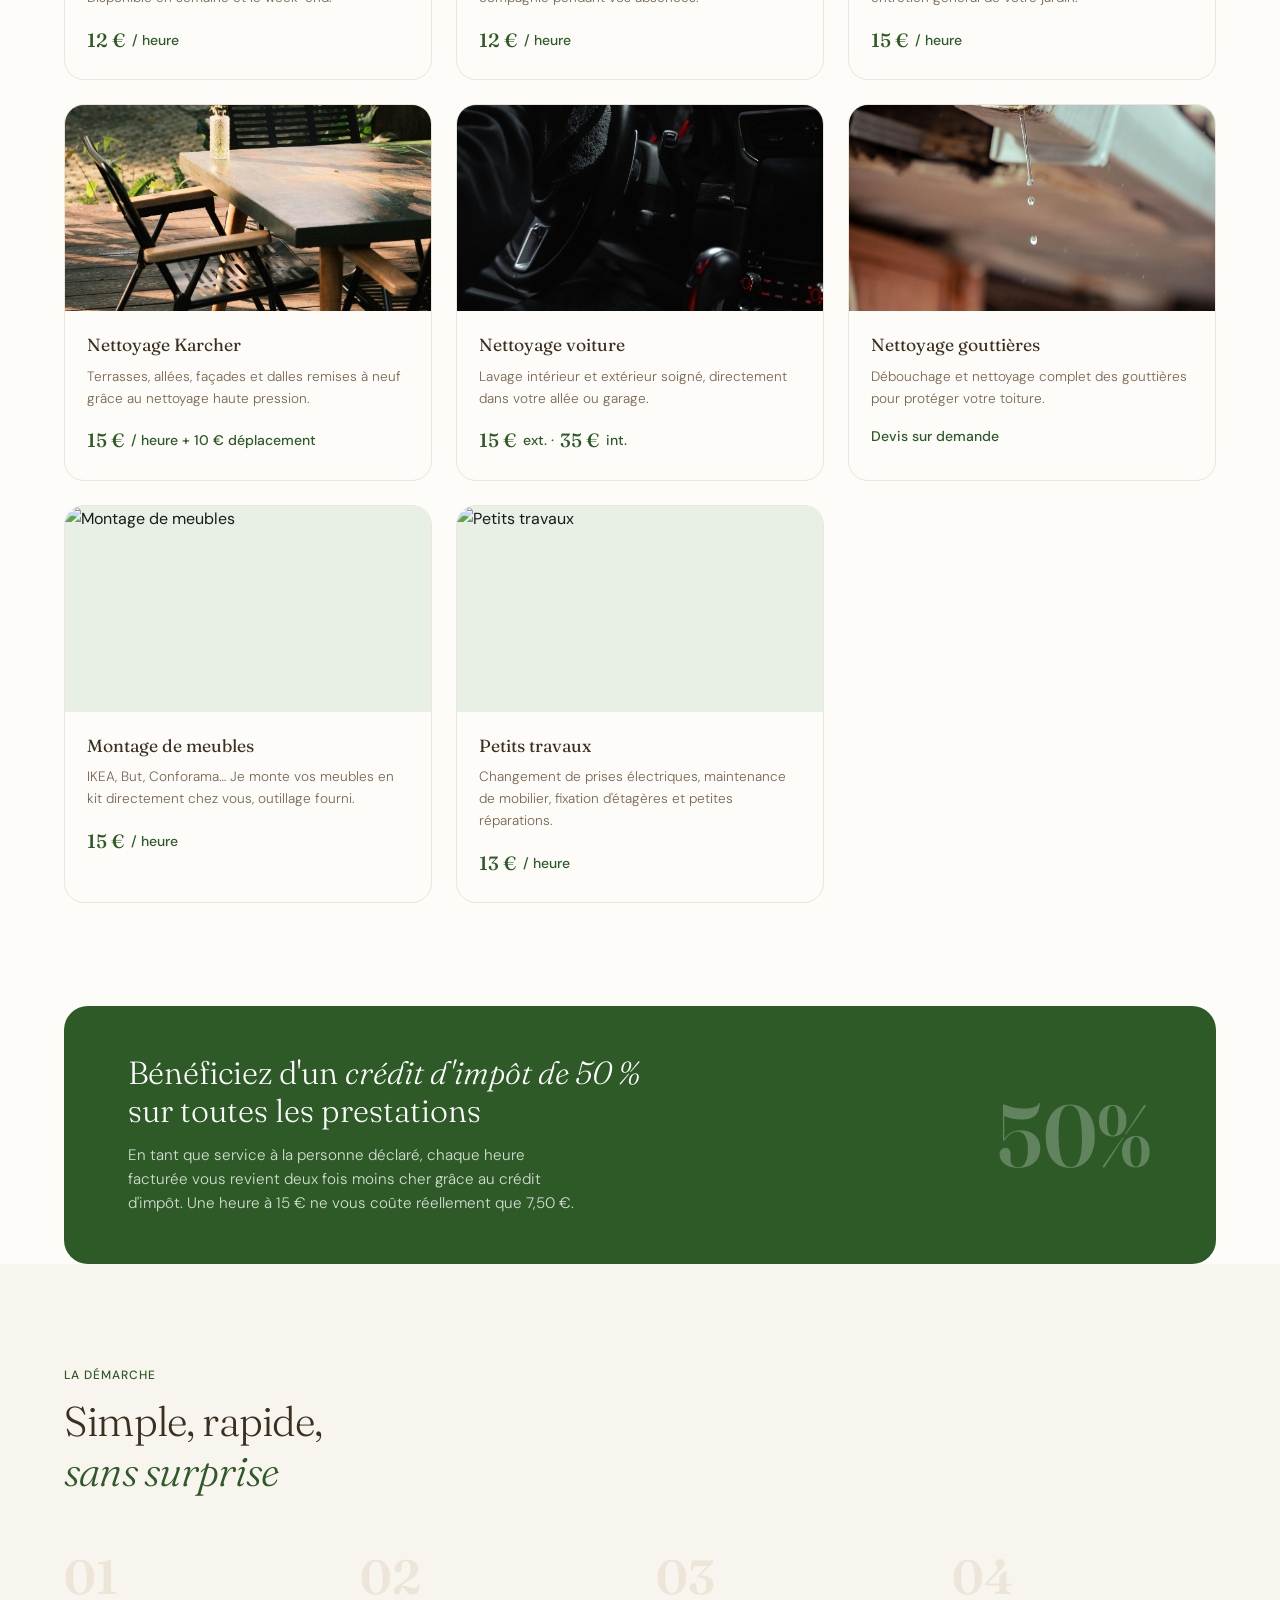
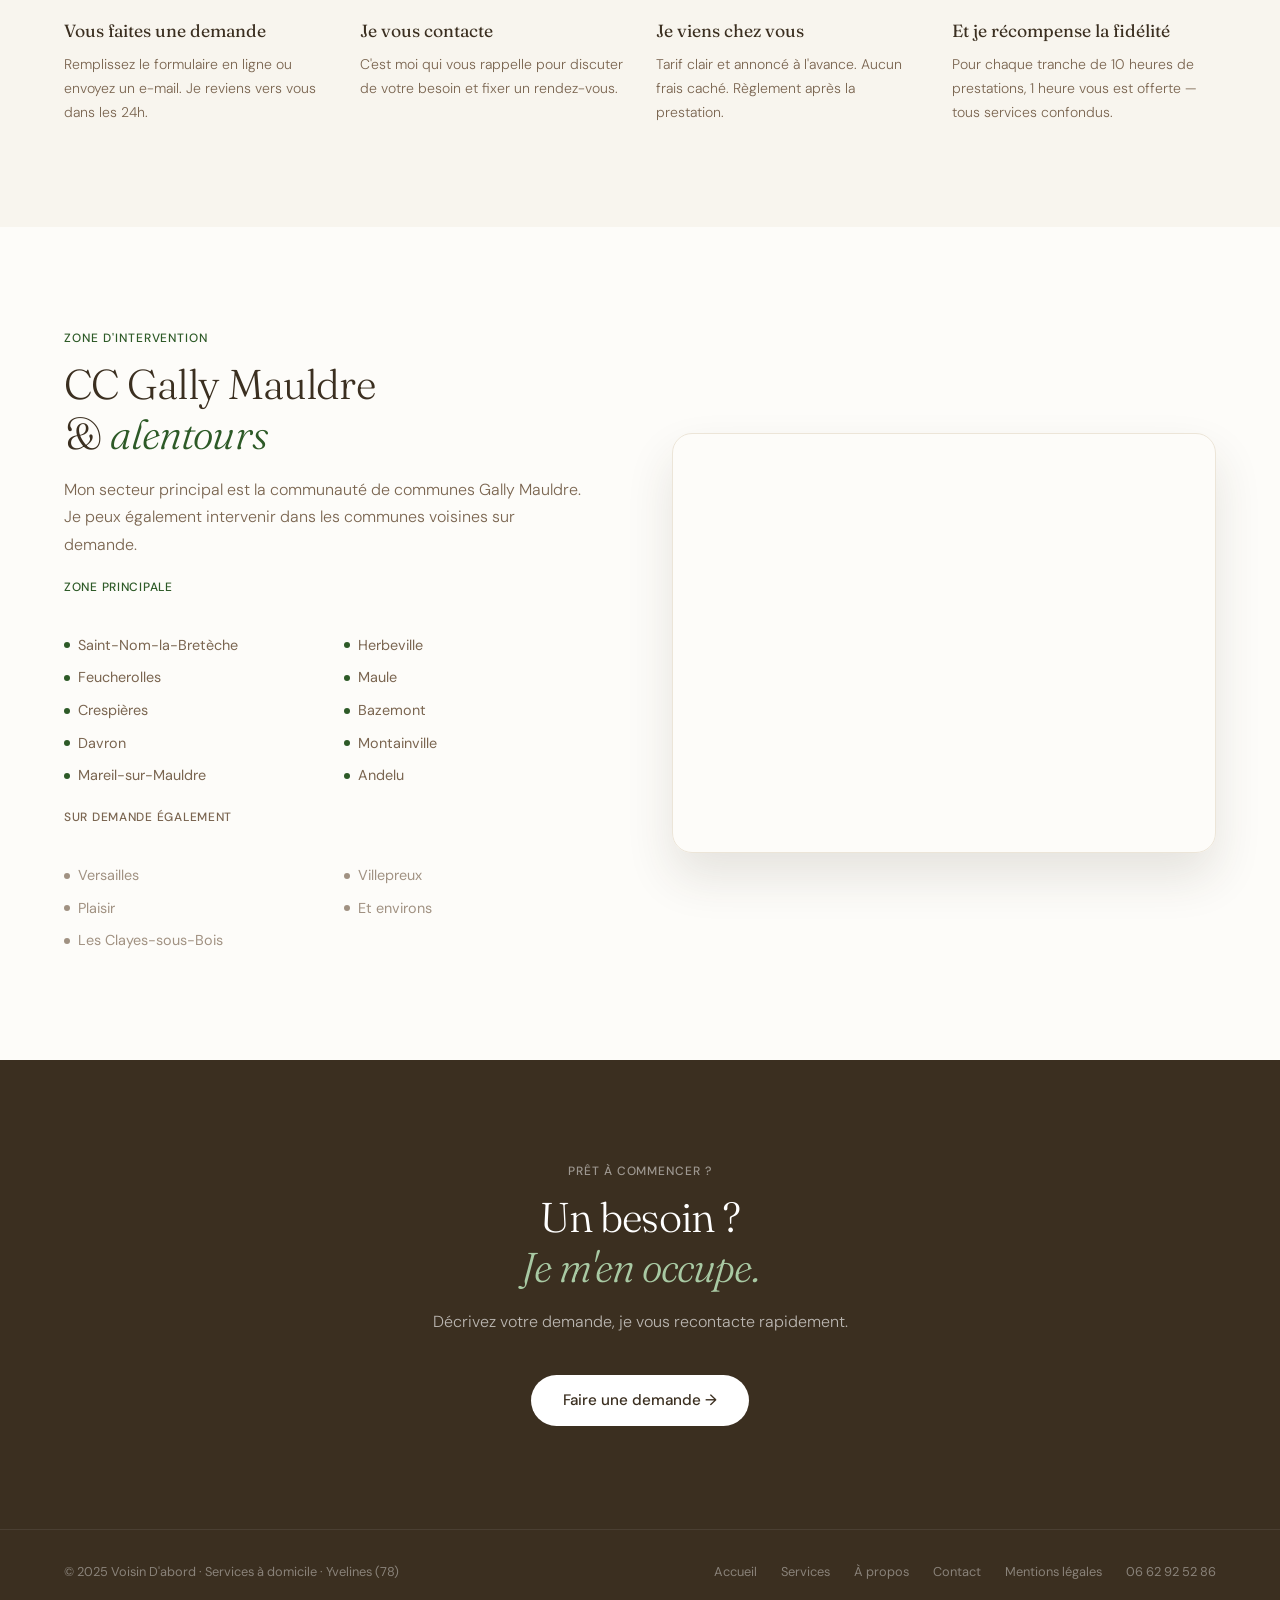
==== commit 7f87546d: "Update index.html" ====
--- a/index.html
+++ b/index.html
@@ -38,39 +38,6 @@
       --r: 0.5rem;
     }
 
-    /* ── NAV ── */
-    nav { position: sticky; top: 0; z-index: 100; background: var(--blanc); border-bottom: 1px solid var(--brun-pale); padding: 0 clamp(1.5rem, 5vw, 4rem); display: flex; align-items: center; height: 64px; }
-    .nav-logo { font-family: 'Fraunces', serif; font-size: 1.25rem; font-weight: 600; color: var(--vert); text-decoration: none; letter-spacing: -0.01em; flex-shrink: 0; }
-    .nav-logo span { color: var(--brun); }
-    .nav-links { display: flex; gap: 2rem; list-style: none; flex: 1; justify-content: center; margin: 0; padding: 0; }
-    .nav-links a { text-decoration: none; color: var(--brun-mid); font-size: 0.9rem; font-weight: 400; transition: color 0.2s; }
-    .nav-links a:hover, .nav-links a.active { color: var(--vert); }
-    .nav-right { display: flex; align-items: center; gap: 0.75rem; flex-shrink: 0; }
-    .nav-tel { color: var(--brun-mid); text-decoration: none; font-size: 0.9rem; opacity: 0.85; white-space: nowrap; display: inline-flex; align-items: center; gap: 4px; }
-    .nav-tel:hover { opacity: 1; color: var(--vert); }
-    .nav-tel-mobile { display: none; }
-    .nav-cta { background: var(--vert); color: #fff; padding: 0.5rem 1.2rem; border-radius: 100px; text-decoration: none; font-size: 0.875rem; font-weight: 500; transition: background 0.2s; white-space: nowrap; }
-    .nav-cta:hover { background: var(--vert-clair); }
-    .nav-burger { display: none; background: none; border: none; cursor: pointer; padding: 6px; flex-direction: column; gap: 5px; }
-    .nav-burger span { display: block; width: 22px; height: 2px; background: var(--vert); border-radius: 2px; transition: transform 0.25s, opacity 0.2s; }
-    .nav-burger.open span:nth-child(1) { transform: translateY(7px) rotate(45deg); }
-    .nav-burger.open span:nth-child(2) { opacity: 0; transform: scaleX(0); }
-    .nav-burger.open span:nth-child(3) { transform: translateY(-7px) rotate(-45deg); }
-    @media (max-width: 768px) {
-      /* nav tel */
-      .nav-tel-desktop { display: none !important; }
-      .nav-tel-mobile { display: flex !important; align-items: center; justify-content: center; }
-      .nav-tel { width: 36px; height: 36px; background: var(--vert-pale); border-radius: 50%; display: flex; align-items: center; justify-content: center; padding: 0; }
-      .nav-tel svg { stroke: var(--vert); width: 18px; height: 18px; }
-      .nav-links { display: none !important; position: fixed; top: 64px; left: 0; right: 0; flex-direction: column; justify-content: flex-start; gap: 0; background: var(--blanc); border-bottom: 1px solid var(--brun-pale); box-shadow: 0 8px 24px rgba(59,47,32,0.08); z-index: 999; flex: none; }
-      .nav-links.open { display: flex !important; }
-      .nav-links li a { display: block; padding: 0.9rem 1.5rem; font-size: 0.95rem; border-bottom: 1px solid var(--brun-pale); }
-      .nav-links li:last-child a { border-bottom: none; }
-      .nav-cta { display: none; }
-      .nav-right { margin-left: auto; display: flex; align-items: center; gap: 0.5rem; }
-      .nav-burger { display: flex; }
-    }
-    /* ── FIN NAV ── */
 
     html { scroll-behavior: smooth; }
 
@@ -96,7 +63,7 @@
       font-family: 'Fraunces', serif;
       font-size: 1.65rem; font-weight: 600;
       color: var(--vert); text-decoration: none;
-      letter-spacing: -0.02em;
+      letter-spacing: -0.02em; flex-shrink: 0;
     }
     .nav-logo span { color: var(--brun); }
     .nav-logo-img { height: 42px; width: auto; display: block; }
@@ -125,7 +92,7 @@
     }
 
     /* NAV BURGER */
-    .nav-right { display: flex; align-items: center; gap: 1rem; }
+    .nav-right { display: flex; align-items: center; gap: 1rem; flex-shrink: 0; }
     .nav-burger {
       display: none;
       background: none; border: none; cursor: pointer;
